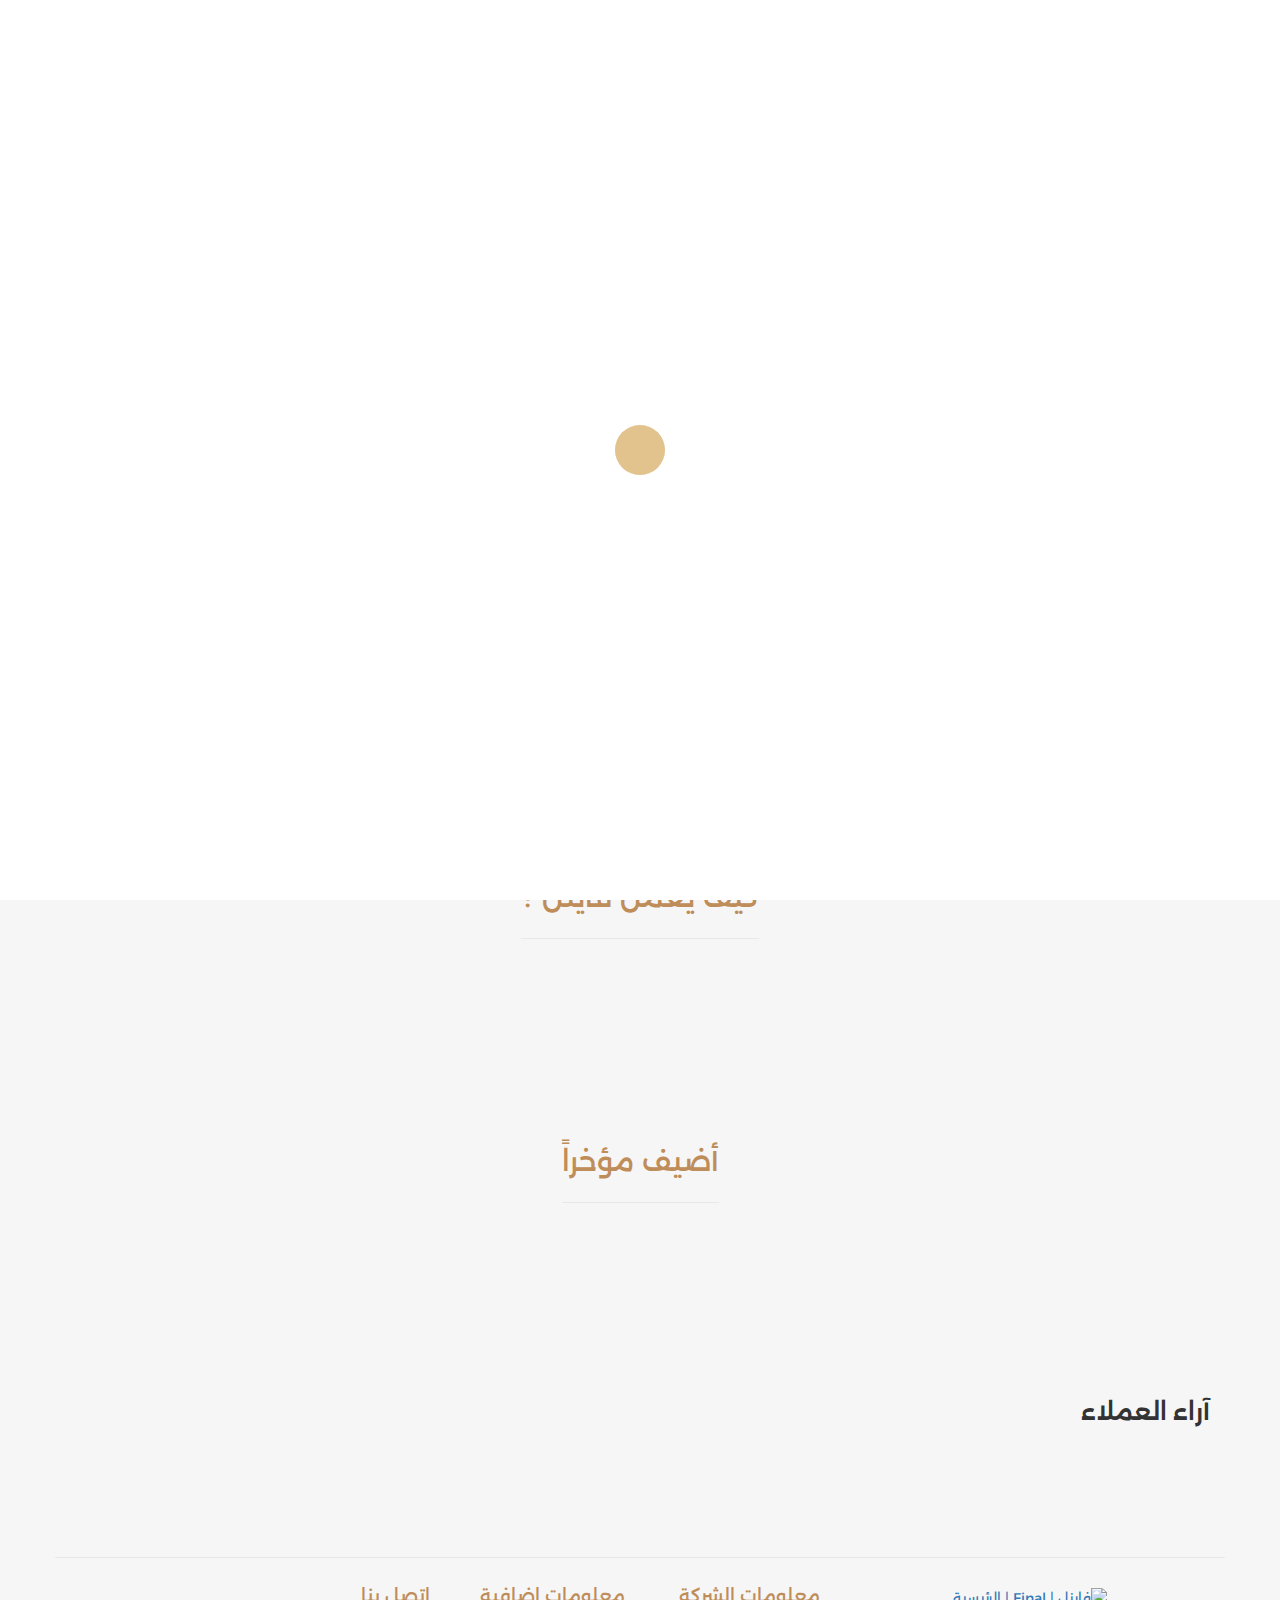
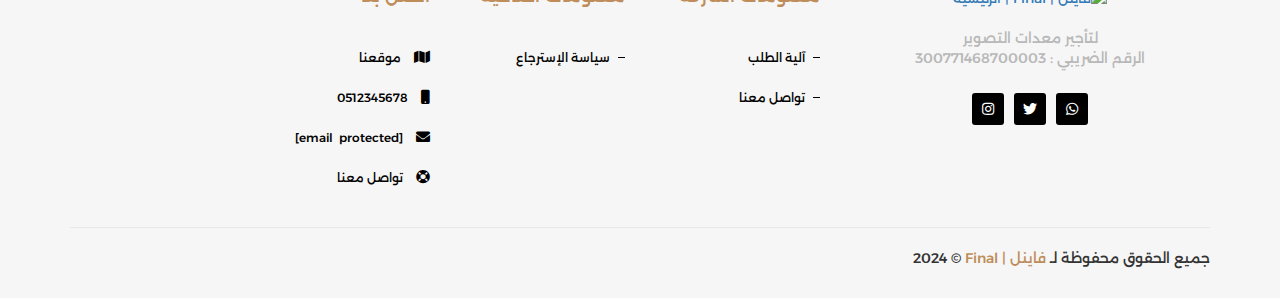
==== index.html @ b97a09ad "Initial commit: Adding files via upload" ====
<!DOCTYPE html>
<html lang="ar">
    <head>
        <meta charset="UTF-8">
        <meta name="viewport" content="width=device-width, initial-scale=1, minimum-scale=1, maximum-scale=5">
        <meta http-equiv="X-UA-Compatible" content="ie=edge">
        <meta name="description" content="Final Project to rent ">
        <meta name="csrf-token" content="5TWXajsDS7OD2nZB1qKDMgLlNN5rg42ogGchs5Rp">
        <title>فاينل | Final | الرئيسية </title>
        <!-- Shortcut Icon -->
        <link rel="shortcut icon" href="https://www.final.sa/admin/images/fav-icon.svg"/>
        <link rel="stylesheet" type="text/css" href="./css/fontawesome-all.min.css">
        <!-- <link rel="stylesheet" href="./css/all.min.css"> -->
        <!-- <link rel="stylesheet" type="text/css" href="https://www.final.sa/website/css/bootstrap.min.css"> -->
        <link rel="preload" href="./css/bootstrap.min.css" as="style" onload="this.onload=null;this.rel='stylesheet'">
        <noscript>
            <link rel="stylesheet" href="./css/bootstrap.min.css">
        </noscript>
        <link rel="stylesheet" type="text/css" href="./css/bootstrap-a.min.css">
        <link rel="stylesheet" href="./css/flaticon.css">
        <!-- <link rel="stylesheet" href="https://www.final.sa/website/css/hover-min.css"> -->
        <link rel="preload" href="./css/hover-min.css" as="style" onload="this.onload=null;this.rel='stylesheet'">
        <noscript>
            <link rel="stylesheet" href="./css/hover-min.css">
        </noscript>
        <link rel="stylesheet" href="./css/bootstrap-datetimepicker.min.css">
        <link rel="stylesheet" type="text/css" href="./css/intlTelInput.css">
        <link rel="stylesheet" type="text/css" href="./css/swiper.css">
        <link rel="stylesheet" type="text/css" href="./css/animate.css">
        <link rel="stylesheet" type="text/css" href="./css/magnific-popup.css">
        <link rel="stylesheet" type="text/css" href="./css/normalize.css">
        <link rel="stylesheet" type="text/css" href="./css/owl.carousel.min.css">
        <link rel="stylesheet" type="text/css" href="./css/owl.theme.default.min.css">
        <link rel="preload" href="./css/style.css" as="style" onload="this.onload=null;this.rel='stylesheet'">
        <noscript>
            <link rel="stylesheet" href="./css/style.css">
        </noscript>
        <!-- <link rel="stylesheet" type="text/css" href="https://www.final.sa/website/css/style.css"> -->
        <link rel="stylesheet" type="text/css" href="./css/responsive.css">
        <link rel="stylesheet" type="text/css" href="./css/toastr.css">
        <!-- Sweet Alert-->
        <link href="./css/sweetalert2.min.css" rel="stylesheet" type="text/css"/>
        <style>
            .button {
                display: inline-block;
                border: 0;
                outline: 0;
                padding: 12px 16px;
                line-height: 1.4;
                background-color: #BE8D5A;
                border-radius: 5px;
                border: 1px solid #BE8D5A;
                color: white !important;
                font-size: 1.2em;
                cursor: pointer;
                position: relative;
                transition: padding-right .3s ease-out;
            }

            .button.loading {
                background-color: #BE8D5A;
                padding-right: 40px;
            }

            .button.loading:before {
                content: "";
                position: absolute;
                border-radius: 100%;
                left: 6px;
                top: 50%;
                width: 0px;
                height: 0px;
                margin-top: -2px;
                border: 2px solid rgba(255,255,255,0.5);
                border-left-color: #FFF;
                border-top-color: #FFF;
                animation: spin .6s infinite linear, grow .3s forwards ease-out;
            }

            @keyframes spin {
                to {
                    transform: rotate(359deg);
                }
            }

            @keyframes grow {
                to {
                    width: 14px;
                    height: 14px;
                    margin-top: -8px;
                    left: 30px;
                }
            }
        </style>
        <link rel="stylesheet" href="https://www.final.sa/website/assets/css/owl.carousel.css">
        <link rel="stylesheet" href="https://www.final.sa/website/assets/css/owl.theme.default.css">
    </head>
    <body>
        <div id="loader-mask">
            <div id="loader">
                <div></div>
                <div></div>
            </div>
        </div>
        <a data-toggle="modal" id="user-button" data-target="#login" class="CartCircle">
            <i class="flaticon-cart"></i>
        </a>
        <a id="buttontop"></a>
        <div class="big-loader" id="loader-1" style="display: none">
            <div class="loader"></div>
        </div>
        <header>
            <div class="container">
                <nav class="navbar navbar-default">
                    <div class="container-fluid">
                        <!-- Brand and toggle get grouped for better mobile display -->
                        <div class="navbar-header">
                            <button type="button" class="navbar-toggle  toggle-menu menu-left push-body" data-toggle="collapse" data-target="#bs-example-navbar-collapse-1">
                                <span class="sr-only">Toggle navigation</span>
                                <span class="icon-bar"></span>
                                <span class="icon-bar"></span>
                                <span class="icon-bar"></span>
                            </button>
                            <a class="navbar-brand" href="https://www.final.sa">
                                <img class="img-responsive" src="https://www.final.sa/uploads/settings/settings_16550742365849.svg" alt="    فاينل | Final | الرئيسية ">
                            </a>
                        </div>
                        <!-- Collect the nav links, forms, and other content for toggling -->
                        <div class="collapse navbar-collapse cbp-spmenu cbp-spmenu-vertical cbp-spmenu-left" id="bs-example-navbar-collapse-1">
                            <ul class="nav navbar-nav">
                                <li class="active">
                                    <a href="#">
                                        الرئيسية  <span class="sr-only">(current)</span>
                                    </a>
                                </li>
                                <li class="">
                                    <a href="./order-mechanism.html">آلية الطلب</a>
                                </li>
                                <!-- <li class="">
                                    <a href="https://www.final.sa/about">عن المتجر</a>
                                </li> -->
                                <li class="">
                                    <a href="./contacts.html">تواصل معنا</a>
                                </li>
                            </ul>
                            <ul class="nav navbar-nav navbar-right hidden-xs">
                                <li data-toggle="modal" id="user-button" data-target="#login">
                                    <a href="https://www.final.sa/cart">
                                        <i class="fa-solid fa-cart-shopping"></i>
                                    </a>
                                </li>
                                <li data-toggle="modal" id="user-button" data-target="#login">
                                    <a href="#" aria-label="login">
                                        <i class="fa-regular fa-user"></i>
                                    </a>
                                </li>
                                <li class="dropdown">
                                    <a href="#" class="dropdown-toggle" data-toggle="dropdown" role="button" aria-haspopup="true" aria-expanded="false" aria-label="select-lang">
                                        <i class="flaticon-global"></i>
                                        <span class="caret"></span>
                                    </a>
                                    <ul class="dropdown-menu">
                                        <li>
                                            <a href="#">English
                                        </a>
                                        </li>
                                    </ul>
                                </li>
                            </ul>
                            <ul class="nav navbar-nav navbar-right hidden-sm hidden-md hidden-lg">
                                <li data-toggle="modal" id="user-button" data-target="#login">
                                    <a>سلة الشراء </a>
                                </li>
                                <li data-toggle="modal" id="user-button" data-target="#login">
                                    <a href="#">تسجيل الدخول</a>
                                </li>
                                <li>
                                    <a href="#">English
                                </a>
                                </li>
                            </ul>
                        </div>
                        <!-- /.navbar-collapse -->
                    </div>
                    <!-- /.container-fluid -->
                </nav>
                <div class="slider_products">
                    <div class="swiper-container">
                        <div class="swiper-wrapper">
                            <div class="swiper-slide">
                                <div class="row">
                                    <div class="col-md-7">
                                        <div class="details_slider">
                                            <h1>هل عندك معدات تصوير ؟</h1>
                                            <h2>زيد من دخلك عن طريق عرض معداتك للإيجار مع فاينل</h2>
                                            <a href="#" class="btn btn-danger">أضف معداتك</a>
                                        </div>
                                    </div>
                                    <div class="col-md-4 col-sm-12">
                                        <div class="img_slider">
                                            <img src="https://www.final.sa/uploads/sliders/sliders_16944409842475.svg" height="210px" width="360px" alt="هل عندك معدات تصوير ؟">
                                        </div>
                                    </div>
                                </div>
                            </div>
                        </div>
                    </div>
                </div>
            </div>
        </header>
        <!-- End header -->
        <!-- Login Modal -->
        <!-- <div class="modal fade" id="change_phone_model" tabindex="-1" role="dialog" aria-labelledby="loginTitle" aria-hidden="true">
            <div class="modal-dialog modal-dialog2 modal-dialog-centered" role="document">
                <div class="modal-content done_pop">
                    <div class="modal-header">
                        <button type="button" class="close" data-dismiss="modal" aria-label="Close">
                            <span aria-hidden="true">&times;</span>
                        </button>
                    </div>
                    <div class="modal-body">
                        <div class="log_reg_pop">
                            <h1>تغيير رقم الجوال</h1>
                            <p>برجاء إدخال رقم الجوال, ليتم إرسال رمز التفعيل في رسالة نصية</p>
                            <div class="form_tenant log_reg_pop_input">
                                <div style="margin-bottom: 10px;">
                                    <label>
                                        رقم الجوال<span>* </span>
                                    </label>
                                    <div class="input-group">
                                        <input type="number" class="form-control" value="" name="phone" id="phone-profile" style="text-align:left;direction: ltr;" placeholder="5xxxxxxxx"/>
                                        <span class="input-group-addon" style="border: none;">
                                            <select id="country-code-profile" name="country_code_profile" class="SelectCountryCode2">
                                                <option value="+966" data-verify="whatsapp" class="test" data-thumbnail="https://www.final.sa/uploads/countries/countries_16076001862138.png">966+</option>
                                                <option value="+961" data-verify="whatsapp" class="test" data-thumbnail="https://www.final.sa/uploads/countries/countries_16943517268603.png">961+</option>
                                                <option value="+971" data-verify="whatsapp" class="test" data-thumbnail="https://www.final.sa/uploads/countries/countries_16953940443758.png">971+</option>
                                                <option value="+44" data-verify="both" class="test" data-thumbnail="https://www.final.sa/uploads/countries/countries_16975687698470.png">44+</option>
                                                <option value="+973" data-verify="whatsapp" class="test" data-thumbnail="https://www.final.sa/uploads/countries/countries_16976378691639.png">973+</option>
                                                <option value="+20" data-verify="whatsapp" class="test" data-thumbnail="https://www.final.sa/uploads/countries/countries_16979854979012.png">20+</option>
                                                <option value="+962" data-verify="whatsapp" class="test" data-thumbnail="https://www.final.sa/uploads/countries/countries_17016115312560.png">962+</option>
                                                <option value="+965" data-verify="whatsapp" class="test" data-thumbnail="https://www.final.sa/uploads/countries/countries_17058477191968.png">965+</option>
                                            </select>
                                            <div class="lang-select1">
                                                <button class="btn-select1" value=""></button>
                                                <div class="b1">
                                                    <ul id="change-phone"></ul>
                                                </div>
                                            </div>
                                        </span>
                                    </div>
                                    <!-- /input-group -->
                                <!-- </div>
                                <div id="error-register-phone-profile"></div>
                                <div style="margin-bottom: 10px;" id="verify_via_profile">
                                    <div class="form-group">
                                        <label>
                                            التحقق عبر  <span>* </span>
                                        </label>
                                        <input class="custom-radio" type="radio" name="verify_via_profile" value="whatsapp" checked/>
                                        <label class="label-custom" for="whatsapp">
                                            <i class=""></i>
                                            واتس اب
                                        </label>
                                        <input class="custom-radio" type="radio" name="verify_via_profile" value="sms"/>
                                        <label class="label-custom" for="sms">
                                            <i class=""></i>
                                            الرسائل النصية (غير متاح) 
                                        </label>
                                    </div>
                                </div>
                                <div class="form-group" id="verification-code-profile"></div>
                                <div id="error-register-code-profile"></div>
                                <button type="button" id="profile-btn" class="btn btn-primary button" onclick="checkProfilePhone()" style="color: #ffffff">تأكيد</button>
                                <div id="error-send-code-profile" style="margin-top:12px;"></div>
                            </div>
                        </div>
                    </div>
                </div>
            </div>
        </div> -->
        <!-- <div class="modal fade" id="login" tabindex="-1" role="dialog" aria-labelledby="loginTitle" aria-hidden="true">
            <div class="modal-dialog modal-dialog2 modal-dialog-centered" role="document">
                <div class="modal-content done_pop">
                    <div class="modal-header">
                        <button type="button" class="close" data-dismiss="modal" aria-label="Close">
                            <span aria-hidden="true">&times;</span>
                        </button>
                    </div>
                    <div class="modal-body">
                        <div class="log_reg_pop">
                            <h1>تسجيل الدخول</h1>
                            <p>برجاء إدخال رقم الجوال, ليتم إرسال رمز التفعيل في رسالة نصية</p>
                            <div class="form_tenant log_reg_pop_input">
                                <div style="margin-bottom: 10px;">
                                    <label>
                                        رقم الجوال<span>* </span>
                                    </label>
                                    <div class="input-group">
                                        <input type="number" class="form-control" value="" name="phone" id="phone-register" style="text-align:left;direction: ltr;" placeholder="5xxxxxxxx"/>
                                        <span class="input-group-addon" style="border: none;">
                                            <select id="country-code-register" name="country_code" class="SelectCountryCodeLogin">
                                                <option id="country-code-register-1" data-verify="whatsapp" value="+966" class="test" data-thumbnail="https://www.final.sa/uploads/countries/countries_16076001862138.png">966+</option>
                                                <option id="country-code-register-3" data-verify="whatsapp" value="+961" class="test" data-thumbnail="https://www.final.sa/uploads/countries/countries_16943517268603.png">961+</option>
                                                <option id="country-code-register-4" data-verify="whatsapp" value="+971" class="test" data-thumbnail="https://www.final.sa/uploads/countries/countries_16953940443758.png">971+</option>
                                                <option id="country-code-register-5" data-verify="both" value="+44" class="test" data-thumbnail="https://www.final.sa/uploads/countries/countries_16975687698470.png">44+</option>
                                                <option id="country-code-register-6" data-verify="whatsapp" value="+973" class="test" data-thumbnail="https://www.final.sa/uploads/countries/countries_16976378691639.png">973+</option>
                                                <option id="country-code-register-7" data-verify="whatsapp" value="+20" class="test" data-thumbnail="https://www.final.sa/uploads/countries/countries_16979854979012.png">20+</option>
                                                <option id="country-code-register-8" data-verify="whatsapp" value="+962" class="test" data-thumbnail="https://www.final.sa/uploads/countries/countries_17016115312560.png">962+</option>
                                                <option id="country-code-register-9" data-verify="whatsapp" value="+965" class="test" data-thumbnail="https://www.final.sa/uploads/countries/countries_17058477191968.png">965+</option>
                                            </select>
                                            <div class="lang-select">
                                                <button class="btn-select" value=""></button>
                                                <div class="b">
                                                    <ul id="add-login"></ul>
                                                </div>
                                            </div>
                                        </span>
                                    </div> -->
                                    <!-- /input-group -->
                                <!-- </div>
                                <div id="error-register-phone"></div>
                                <div style="margin-bottom: 10px;">
                                    <label>
                                        المدينة<span>* </span>
                                    </label>
                                    <select id="register_city_id" name="register_city_id" class="form-control">
                                        <option value="">اختر المدينة</option>
                                        <option value="6">فرع جدة</option>
                                        <option value="65">فرع الرياض</option>
                                        <option value="67">مكة المكرمة</option>
                                        <option value="71">المنطقة الشرقية</option>
                                    </select> -->
                                    <!-- /input-group -->
                                <!-- </div>
                                <div id="error-register_city_id"></div>
                                <div style="margin-bottom: 10px;" id="verify_via">
                                    <div class="form-group">
                                        <label>
                                            التحقق عبر  <span>* </span>
                                        </label>
                                        <input class="custom-radio" type="radio" name="verify_via" value="whatsapp" checked/>
                                        <label class="label-custom" for="whatsapp">
                                            <i class=""></i>
                                            واتس اب
                                        </label>
                                        <input class="custom-radio" type="radio" name="verify_via" value="sms" disabled/>
                                        <label class="label-custom" for="sms">
                                            <i class=""></i>
                                            الرسائل النصية (غير متاح) 
                                        </label>
                                    </div>
                                </div>
                                <div class="form-group" id="verification-code"></div>
                                <button type="button" id="register-btn" class="btn btn-primary button " onclick="registerUser()" style="color: #ffffff">تأكيد</button>
                                <div id="error-send-code" style="margin-top:12px;"></div>
                                <a class="agin_cod" id="send-code-again" style="display: none">
                                    اعادة ارسال رمز التحقق  <span id="send-code-count">بعد  60 ثانية  </span>
                                </a>
                            </div>
                        </div>
                    </div>
                </div>
            </div>
        </div>  -->
        <!-- <div class="modal fade" id="register" tabindex="-1" role="dialog" aria-labelledby="registerTitle" aria-hidden="true">
            <div class="modal-dialog modal-dialog2 modal-dialog-centered" role="document">
                <div class="modal-content done_pop">
                    <div class="modal-header">
                        <button type="button" class="close" data-dismiss="modal" aria-label="Close">
                            <span aria-hidden="true">&times;</span>
                        </button>
                    </div>
                    <div class="modal-body">
                        <div class="log_reg_pop">
                            <h1>تسجيل الدخول</h1>
                            <p>برجاء إدخال المعلومات المطلوبة ليتم استكمال مرحلة التسجيل</p>
                            <div class="form_tenant log_reg_pop_input">
                                <div class="form-group">
                                    <label>
                                        الاسم الثلاثي<span>* </span>
                                    </label>
                                    <input type="text" id="name-register" placeholder="الاسم الثلاثي"/>
                                    <div id="error-validation-name"></div>
                                </div>
                                <div class="form-group">
                                    <label>البريد الإلكتروني</label>
                                    <input type="email" id="email-register" placeholder="البريد الإلكتروني"/>
                                    <div id="error-validation-email"></div>
                                </div>
                                <div class="form-group">
                                    <label>حساب الانستجرام</label>
                                    <input type="email" id="instagram-register" placeholder="حساب الانستجرام"/>
                                    <div id="error-validation-instagram"></div>
                                </div>
                                <h3>
                                    بالتسجيل فانا اوافق على <a href="https://www.final.sa/terms">الشروط والأحكام</a>
                                </h3>
                                <button onclick="login()" type="button" class="btn btn-primary">تأكيد</button>
                            </div>
                        </div>
                    </div>
                </div>
            </div>
        </div> -->
        <div class="modal fade" id="favorite-cart" tabindex="-1" role="dialog" aria-labelledby="exampleModalCenterTitle" aria-hidden="true">
            <div class="modal-dialog modal-dialog2 modal-dialog-centered" role="document">
                <div class="modal-content done_pop">
                    <div class="modal-header">
                        <button type="button" class="close" data-dismiss="modal" aria-label="Close">
                            <span aria-hidden="true">&times;</span>
                        </button>
                    </div>
                    <div class="modal-body">
                        <div class="succ_done">
                            <img src="https://www.final.sa/website/images/done.webp" alt=""/>
                            <h1>المفضلة</h1>
                            <p>تم الاضافة بنجاح</p>
                        </div>
                    </div>
                </div>
            </div>
        </div>
        <div class="modal fade" id="favorite-remove" tabindex="-1" role="dialog" aria-labelledby="exampleModalCenterTitle" aria-hidden="true">
            <div class="modal-dialog modal-dialog2 modal-dialog-centered" role="document">
                <div class="modal-content done_pop">
                    <div class="modal-header">
                        <button type="button" class="close" data-dismiss="modal" aria-label="Close">
                            <span aria-hidden="true">&times;</span>
                        </button>
                    </div>
                    <div class="modal-body">
                        <div class="succ_done">
                            <img src="https://www.final.sa/website/images/done.webp" alt=""/>
                            <h1>المفضلة</h1>
                            <p>تم ازالة من المفضلة بنجاح</p>
                        </div>
                    </div>
                </div>
            </div>
        </div>
        <div class="modal" id="rental-city" tabindex="-1" role="dialog" aria-hidden="true">
            <div class="modal-dialog modal-dialog2 modal-dialog-centered" role="document">
                <div class="modal-content done_pop">
                    <div class="modal-header">
                        <button type="button" class="close" data-dismiss="modal" aria-label="Close">
                            <span aria-hidden="true">&times;</span>
                        </button>
                    </div>
                    <div class="modal-body">
                        <div class="log_reg_pop">
                            <h1>اضافة المدينة</h1>
                            <p>برجاء إدخال المعلومات المطلوبة ليتم استكمال مرحلة التسجيل</p>
                            <div class="form_tenant log_reg_pop_input">
                                <div class="form-group">
                                    <label>
                                        المدينة <span>* </span>
                                    </label>
                                    <select id="rental-city-value" name="city_id"></select>
                                    <div id="error-validation-city"></div>
                                </div>
                                <button onclick="add_rental_city()" type="button" class="btn btn-primary">تأكيد</button>
                            </div>
                        </div>
                    </div>
                </div>
            </div>
        </div>
        <div class="What_today">
            <div class="container text-center">
                <div class="title">
                    <h1>اختار الي يناسبك</h1>
                </div>
                <div class="row">
                    <div class="buynewgods">
                        <div class="section_pro">
                            <div class="row">
                                <div class="owl-carousel CateMove">
                                    <a href="#">
                                        <div class="one_sec_pro">
                                            <img src="https://www.final.sa/uploads/settings/settings_16999732234871.webp" alt="">
                                            <h2>الكل</h2>
                                        </div>
                                    </a>
                                    <a href="#">
                                        <div class="one_sec_pro ">
                                            <img src="https://www.final.sa/uploads/categories/categories_16994286339527.webp" alt="">
                                            <h2>كاميرات</h2>
                                        </div>
                                    </a>
                                    <a href="#">
                                        <div class="one_sec_pro ">
                                            <img src="https://www.final.sa/uploads/categories/categories_17062762919865.png" alt="">
                                            <h2>كاميرات الدرونز</h2>
                                        </div>
                                    </a>
                                    <a href="#">
                                        <div class="one_sec_pro ">
                                            <img src="https://www.final.sa/uploads/categories/categories_16994289448139.webp" alt="">
                                            <h2>إستاندات الكاميرات</h2>
                                        </div>
                                    </a>
                                    <a href="#">
                                        <div class="one_sec_pro ">
                                            <img src="https://www.final.sa/uploads/categories/categories_16994287827305.webp" alt="">
                                            <h2>إكسسوارات الكاميرات</h2>
                                        </div>
                                    </a>
                                    <a href="#">
                                        <div class="one_sec_pro ">
                                            <img src="https://www.final.sa/uploads/categories/categories_16994286170625.webp" alt="">
                                            <h2>عدسات</h2>
                                        </div>
                                    </a>
                                    <a href="#">
                                        <div class="one_sec_pro ">
                                            <img src="https://www.final.sa/uploads/categories/categories_16994289311903.webp" alt="">
                                            <h2>أجهزة مانع الإهتزاز</h2>
                                        </div>
                                    </a>
                                    <a href="#">
                                        <div class="one_sec_pro ">
                                            <img src="https://www.final.sa/uploads/categories/categories_16994288045840.webp" alt="">
                                            <h2>الخلفيات وإستانداتها</h2>
                                        </div>
                                    </a>
                                    <a href="#">
                                        <div class="one_sec_pro ">
                                            <img src="https://www.final.sa/uploads/categories/categories_16994286044529.webp" alt="">
                                            <h2>فلاشات إستديو</h2>
                                        </div>
                                    </a>
                                    <a href="#">
                                        <div class="one_sec_pro ">
                                            <img src="https://www.final.sa/uploads/categories/categories_16994285890958.webp" alt="">
                                            <h2>الإضاءات المستمرة</h2>
                                        </div>
                                    </a>
                                    <a href="#">
                                        <div class="one_sec_pro ">
                                            <img src="https://www.final.sa/uploads/categories/categories_16994285593987.webp" alt="">
                                            <h2>اكسسوارات الإضاءات</h2>
                                        </div>
                                    </a>
                                    <a href="#">
                                        <div class="one_sec_pro ">
                                            <img src="https://www.final.sa/uploads/categories/categories_16994287523712.webp" alt="">
                                            <h2>البطااريات وملحقاتها</h2>
                                        </div>
                                    </a>
                                    <a href="#">
                                        <div class="one_sec_pro ">
                                            <img src="https://www.final.sa/uploads/categories/categories_16994285781462.webp" alt="">
                                            <h2>معدات الصوت</h2>
                                        </div>
                                    </a>
                                    <a href="#">
                                        <div class="one_sec_pro ">
                                            <img src="https://www.final.sa/uploads/categories/categories_16994285254721.webp" alt="">
                                            <h2>أجهزة المناسبات</h2>
                                        </div>
                                    </a>
                                    <a href="#">
                                        <div class="one_sec_pro ">
                                            <img src="https://www.final.sa/uploads/categories/categories_16994285060184.webp" alt="">
                                            <h2>أنظمة الفيديو</h2>
                                        </div>
                                    </a>
                                    <a href="#">
                                        <div class="one_sec_pro ">
                                            <img src="https://www.final.sa/uploads/categories/categories_16994288401329.webp" alt="">
                                            <h2>كاميرات الأكشن و 360</h2>
                                        </div>
                                    </a>
                                </div>
                            </div>
                        </div>
                        <div class="clearfix"></div>
                    </div>
                </div>
            </div>
        </div>
        <!-- END What_today -->
        <div class="clearfix"></div>
        <div class="how-final-work">
            <div class="container">
                <div class="title_last text-center">
                    <h1 style="margin-bottom: 20px">كيف يعمل فاينل ؟</h1>
                </div>
                <div class="cards-row">
                    <div class="owl-carousel owl-theme">
                        <div class="item">
                            <div class="card">
                                <img src="https://www.final.sa/uploads/final_work/final_work_16957377638639.svg" alt="البحث عن معدات">
                                <h1>البحث عن معدات</h1>
                            </div>
                        </div>
                        <div class="item">
                            <div class="card">
                                <img src="https://www.final.sa/uploads/final_work/final_work_16957175550623.svg" alt="اختر التاريخ واحجز">
                                <h1>اختر التاريخ واحجز</h1>
                            </div>
                        </div>
                        <div class="item">
                            <div class="card">
                                <img src="https://www.final.sa/uploads/final_work/final_work_16957377735274.svg" alt="الحصول على المعدات">
                                <h1>الحصول على المعدات</h1>
                            </div>
                        </div>
                    </div>
                </div>
            </div>
        </div>
        <div class="last_add_pro">
            <div class="container">
                <div class="row">
                    <div class="title_last">
                        <h1>أضيف مؤخراً</h1>
                    </div>
                    <div class="owl-carousel owl-theme recently-added-carousel">
                        <div class="item">
                            <div class="product_item product_item2">
                                <div class="img_prod">
                                    <img src="https://www.final.sa/uploads/products/products_169979899628507.webp" alt="جهاز نقل صورة وايرلس لجميع الكاميرات من شركة هولي لاند 400 برو">
                                </div>
                                <div class="dis_blo">
                                    <a class="text_prod" href="#">
                                        <h2>أنظمة الفيديو </h2>
                                    </a>
                                    <span class="prod-span">
                                        <a class="text_prod" href="#">
                                            <h1>جهاز نقل صورة وايرلس لجميع الكاميرات من شركة هولي...</h1>
                                        </a>
                                    </span>
                                    <h2>
                                        <a class="store-name" href="#">
                                            <i class="fa fa-store store-icon"></i>
                                            FA
                                        </a>
                                    </h2>
                                    <h3>248 ر.س </h3>
                                    <div class="cart_heart_list">
                                        <a href="#" class="icon_cart">
                                            <i class="flaticon-cart"></i>
                                            أضف إلى السلة
                                        </a>
                                        <a href="javascript:heart_click(800)" class="icon_heart add_heart800" aria-label="add-to-favourite">
                                            <i class="far fa-heart"></i>
                                        </a>
                                    </div>
                                </div>
                                <div class="hover_hid">
                                    <a href="javascript:add_to_cart_details(800)" class="icon_cart">أضف إلى السلة</a>
                                    <a href="javascript:heart_click(800)" class="icon_heart add_heart800" aria-label="add-to-favourite">
                                        <i class="far fa-heart"></i>
                                    </a>
                                </div>
                            </div>
                        </div>
                        <div class="item">
                            <div class="product_item product_item2">
                                <div class="img_prod">
                                    <img src="https://www.final.sa/uploads/products/products_169979835858327.webp" alt="مونيتور أتوموس 5 انش 4K">
                                </div>
                                <div class="dis_blo">
                                    <a class="text_prod" href="#">
                                        <h2>أنظمة الفيديو </h2>
                                    </a>
                                    <span class="prod-span">
                                        <a class="text_prod" href="#">
                                            <h1>مونيتور أتوموس 5 انش 4K</h1>
                                        </a>
                                    </span>
                                    <h2>
                                        <a class="store-name" href="#">
                                            <i class="fa fa-store store-icon"></i>
                                            FA
                                        </a>
                                    </h2>
                                    <h3>92 ر.س </h3>
                                    <div class="cart_heart_list">
                                        <a href="#" class="icon_cart">
                                            <i class="flaticon-cart"></i>
                                            أضف إلى السلة
                                        </a>
                                        <a href="javascript:heart_click(482)" class="icon_heart add_heart482" aria-label="add-to-favourite">
                                            <i class="far fa-heart"></i>
                                        </a>
                                    </div>
                                </div>
                                <div class="hover_hid">
                                    <a href="javascript:add_to_cart_details(482)" class="icon_cart">أضف إلى السلة</a>
                                    <a href="javascript:heart_click(482)" class="icon_heart add_heart482" aria-label="add-to-favourite">
                                        <i class="far fa-heart"></i>
                                    </a>
                                </div>
                            </div>
                        </div>
                        <div class="item">
                            <div class="product_item product_item2">
                                <div class="img_prod">
                                    <img src="https://www.final.sa/uploads/products/products_169979822062409.webp" alt="RED GEMINI 5K S35">
                                </div>
                                <div class="dis_blo">
                                    <a class="text_prod" href="#">
                                        <h2>كاميرات </h2>
                                    </a>
                                    <span class="prod-span">
                                        <a class="text_prod" href="#">
                                            <h1>RED GEMINI 5K S35</h1>
                                        </a>
                                    </span>
                                    <h2>
                                        <a class="store-name" href="#">
                                            <i class="fa fa-store store-icon"></i>
                                            Useffilms Studio
                                        </a>
                                    </h2>
                                    <h3>1500 ر.س </h3>
                                    <div class="cart_heart_list">
                                        <a href="#" class="icon_cart">
                                            <i class="flaticon-cart"></i>
                                            أضف إلى السلة
                                        </a>
                                        <a href="javascript:heart_click(1158)" class="icon_heart add_heart1158" aria-label="add-to-favourite">
                                            <i class="far fa-heart"></i>
                                        </a>
                                    </div>
                                </div>
                                <div class="hover_hid">
                                    <a href="javascript:add_to_cart_details(1158)" class="icon_cart">أضف إلى السلة</a>
                                    <a href="javascript:heart_click(1158)" class="icon_heart add_heart1158" aria-label="add-to-favourite">
                                        <i class="far fa-heart"></i>
                                    </a>
                                </div>
                            </div>
                        </div>
                        <div class="item">
                            <div class="product_item product_item2">
                                <div class="img_prod">
                                    <img src="https://www.final.sa/uploads/products/products_169979850314720.webp" alt="كاميرا كانون C300 مارك 2">
                                </div>
                                <div class="dis_blo">
                                    <a class="text_prod" href="#">
                                        <h2>كاميرات </h2>
                                    </a>
                                    <span class="prod-span">
                                        <a class="text_prod" href="#">
                                            <h1>كاميرا كانون C300 مارك 2</h1>
                                        </a>
                                    </span>
                                    <h2>
                                        <a class="store-name" href="#">
                                            <i class="fa fa-store store-icon"></i>
                                            LOOP Media
                                        </a>
                                    </h2>
                                    <h3>
                                        <span>750  ر.س</span>
                                        562 ر.س 
                                    </h3>
                                    <div class="cart_heart_list">
                                        <a href="#" class="icon_cart">
                                            <i class="flaticon-cart"></i>
                                            أضف إلى السلة
                                        </a>
                                        <a href="javascript:heart_click(1034)" class="icon_heart add_heart1034" aria-label="add-to-favourite">
                                            <i class="far fa-heart"></i>
                                        </a>
                                    </div>
                                </div>
                                <div class="hover_hid">
                                    <a href="javascript:add_to_cart_details(1034)" class="icon_cart">أضف إلى السلة</a>
                                    <a href="javascript:heart_click(1034)" class="icon_heart add_heart1034" aria-label="add-to-favourite">
                                        <i class="far fa-heart"></i>
                                    </a>
                                </div>
                            </div>
                        </div>
                    </div>
                </div>
            </div>
        </div>
        <div class="clearfix"></div>
        <!-- <div class="special_add_pro">
            <div class="container">
                <div class="title_last">
                    <h1>المنتجات الأكثر طلباً</h1>
                </div>
                <div class="owl-carousel owl-theme most-popular-carousel">
                    <div class="item">
                        <div class="row">
                            <div class="col-sm-12 col-md-12 col-lg-12 single-item-div">
                                <div class="resp-div">
                                    <div class="img_one_spec_pro col-xs-4 pad_0 img_prod">
                                        <img src="https://www.final.sa/uploads/products/products_169980167279185.webp" alt="Datavideo TP-300B Prompter Kit for iPad/Android">
                                    </div>
                                    <div class="detail_sone_spec_pro col-xs-8 " style="margin-right:0 !important;">
                                        <h2>أنظمة الفيديو </h2>
                                        <span class="prod-span-2">
                                            <a href="https://www.final.sa/product-details/805">Datavideo TP-300B Prompter Kit for iPad/Android</a>
                                        </span>
                                        <h2>
                                            <a class="store-name" href="https://www.final.sa/departments/1?seller_type=admin&amp;seller_id=1">
                                                <i class="fa fa-store store-icon"></i>
                                                FA
                                            </a>
                                        </h2>
                                        <h3 class="colr">135 ر.س </h3>
                                    </div>
                                </div>
                            </div>
                            <div class="col-sm-12 col-md-12 col-lg-12 single-item-div">
                                <div class="resp-div">
                                    <div class="img_one_spec_pro col-xs-4 pad_0 img_prod">
                                        <img src="https://www.final.sa/uploads/products/products_170065351724893.jpeg" alt="عدسة سوني جي ماستر 70 - 200 فتحة العدسة 2.8 مارك 2">
                                    </div>
                                    <div class="detail_sone_spec_pro col-xs-8 " style="margin-right:0 !important;">
                                        <h2>عدسات </h2>
                                        <span class="prod-span-2">
                                            <a href="https://www.final.sa/product-details/803">عدسة سوني جي ماستر 70 - 200 فتحة العدسة 2.8 مارك 2</a>
                                        </span>
                                        <h2>
                                            <a class="store-name" href="https://www.final.sa/departments/1?seller_type=admin&amp;seller_id=1">
                                                <i class="fa fa-store store-icon"></i>
                                                FA
                                            </a>
                                        </h2>
                                        <h3 class="colr">146 ر.س </h3>
                                    </div>
                                </div>
                            </div>
                        </div>
                    </div>
                    <div class="item">
                        <div class="row">
                            <div class="col-sm-12 col-md-12 col-lg-12 single-item-div">
                                <div class="resp-div">
                                    <div class="img_one_spec_pro col-xs-4 pad_0 img_prod">
                                        <img src="https://www.final.sa/uploads/products/products_169980206114683.webp" alt="كاميرا قوبرو هيرو 10 اكشن">
                                    </div>
                                    <div class="detail_sone_spec_pro col-xs-8 " style="margin-right:0 !important;">
                                        <h2>كاميرات الأكشن و 360 </h2>
                                        <span class="prod-span-2">
                                            <a href="https://www.final.sa/product-details/730">كاميرا قوبرو هيرو 10 اكشن</a>
                                        </span>
                                        <h2>
                                            <a class="store-name" href="https://www.final.sa/departments/1?seller_type=admin&amp;seller_id=1">
                                                <i class="fa fa-store store-icon"></i>
                                                FA
                                            </a>
                                        </h2>
                                        <h3 class="colr">109 ر.س </h3>
                                    </div>
                                </div>
                            </div>
                            <div class="col-sm-12 col-md-12 col-lg-12 single-item-div">
                                <div class="resp-div">
                                    <div class="img_one_spec_pro col-xs-4 pad_0 img_prod">
                                        <img src="https://www.final.sa/uploads/products/products_170335093093206.jpg" alt="عدسة كانون 50 فتحة العدسة 1.2">
                                    </div>
                                    <div class="detail_sone_spec_pro col-xs-8 " style="margin-right:0 !important;">
                                        <h2>عدسات </h2>
                                        <span class="prod-span-2">
                                            <a href="https://www.final.sa/product-details/595">عدسة كانون 50 فتحة العدسة 1.2</a>
                                        </span>
                                        <h2>
                                            <a class="store-name" href="https://www.final.sa/departments/1?seller_type=admin&amp;seller_id=1">
                                                <i class="fa fa-store store-icon"></i>
                                                FA
                                            </a>
                                        </h2>
                                        <h3 class="colr">140 ر.س </h3>
                                    </div>
                                </div>
                            </div>
                        </div>
                    </div>
                    <div class="item">
                        <div class="row">
                            <div class="col-sm-12 col-md-12 col-lg-12 single-item-div">
                                <div class="resp-div">
                                    <div class="img_one_spec_pro col-xs-4 pad_0 img_prod">
                                        <img src="https://www.final.sa/uploads/products/products_169980230892013.webp" alt="نك مايك وايرليس من شركة رود 2 مايك وجهاز 1 مستقبل مارك 2">
                                    </div>
                                    <div class="detail_sone_spec_pro col-xs-8 " style="margin-right:0 !important;">
                                        <h2>معدات الصوت </h2>
                                        <span class="prod-span-2">
                                            <a href="https://www.final.sa/product-details/538">نك مايك وايرليس من شركة رود 2 مايك وجهاز 1 مستقبل...</a>
                                        </span>
                                        <h2>
                                            <a class="store-name" href="https://www.final.sa/departments/1?seller_type=admin&amp;seller_id=1">
                                                <i class="fa fa-store store-icon"></i>
                                                FA
                                            </a>
                                        </h2>
                                        <h3 class="colr">92 ر.س </h3>
                                    </div>
                                </div>
                            </div>
                            <div class="col-sm-12 col-md-12 col-lg-12 single-item-div">
                                <div class="resp-div">
                                    <div class="img_one_spec_pro col-xs-4 pad_0 img_prod">
                                        <img src="https://www.final.sa/uploads/products/products_169980235454293.webp" alt="ترايبود  خاص بالكاميرات الكبيره  Manfrotto">
                                    </div>
                                    <div class="detail_sone_spec_pro col-xs-8 " style="margin-right:0 !important;">
                                        <h2>إستاندات الكاميرات </h2>
                                        <span class="prod-span-2">
                                            <a href="https://www.final.sa/product-details/424">ترايبود  خاص بالكاميرات الكبيره  Manfrotto</a>
                                        </span>
                                        <h2>
                                            <a class="store-name" href="https://www.final.sa/departments/1?seller_type=admin&amp;seller_id=1">
                                                <i class="fa fa-store store-icon"></i>
                                                FA
                                            </a>
                                        </h2>
                                        <h3 class="colr">138 ر.س </h3>
                                    </div>
                                </div>
                            </div>
                        </div>
                    </div>
                    <div class="item">
                        <div class="row">
                            <div class="col-sm-12 col-md-12 col-lg-12 single-item-div">
                                <div class="resp-div">
                                    <div class="img_one_spec_pro col-xs-4 pad_0 img_prod">
                                        <img src="https://www.final.sa/uploads/products/products_169986238715294.webp" alt="اجهزة التواصل للمصورين و المخرج">
                                    </div>
                                    <div class="detail_sone_spec_pro col-xs-8 " style="margin-right:0 !important;">
                                        <h2>أنظمة الفيديو </h2>
                                        <span class="prod-span-2">
                                            <a href="https://www.final.sa/product-details/1176">اجهزة التواصل للمصورين و المخرج</a>
                                        </span>
                                        <h2>
                                            <a class="store-name" href="https://www.final.sa/departments/1?seller_type=user&amp;seller_id=7458">
                                                <i class="fa fa-store store-icon"></i>
                                                عبدالله
                                            </a>
                                        </h2>
                                        <h3 class="colr">450 ر.س </h3>
                                    </div>
                                </div>
                            </div>
                            <div class="col-sm-12 col-md-12 col-lg-12 single-item-div">
                                <div class="resp-div">
                                    <div class="img_one_spec_pro col-xs-4 pad_0 img_prod">
                                        <img src="https://www.final.sa/uploads/products/products_169986210168724.webp" alt="مانع اهتزاز للجوال من شركة زيون Smooth 5S">
                                    </div>
                                    <div class="detail_sone_spec_pro col-xs-8 " style="margin-right:0 !important;">
                                        <h2>أجهزة مانع الإهتزاز </h2>
                                        <span class="prod-span-2">
                                            <a href="https://www.final.sa/product-details/1169">مانع اهتزاز للجوال من شركة زيون Smooth 5S</a>
                                        </span>
                                        <h2>
                                            <a class="store-name" href="https://www.final.sa/departments/1?seller_type=user&amp;seller_id=8">
                                                <i class="fa fa-store store-icon"></i>
                                                anoudhilabi
                                            </a>
                                        </h2>
                                        <h3 class="colr">80 ر.س </h3>
                                    </div>
                                </div>
                            </div>
                        </div>
                    </div>
                    <div class="item">
                        <div class="row">
                            <div class="col-sm-12 col-md-12 col-lg-12 single-item-div">
                                <div class="resp-div">
                                    <div class="img_one_spec_pro col-xs-4 pad_0 img_prod">
                                        <img src="https://www.final.sa/uploads/products/products_169986256084029.webp" alt="نان لايت فورزا 60 لونين أبيض وأصفر">
                                    </div>
                                    <div class="detail_sone_spec_pro col-xs-8 " style="margin-right:0 !important;">
                                        <h2>الإضاءات المستمرة </h2>
                                        <span class="prod-span-2">
                                            <a href="https://www.final.sa/product-details/1167">نان لايت فورزا 60 لونين أبيض وأصفر</a>
                                        </span>
                                        <h2>
                                            <a class="store-name" href="https://www.final.sa/departments/1?seller_type=user&amp;seller_id=8">
                                                <i class="fa fa-store store-icon"></i>
                                                anoudhilabi
                                            </a>
                                        </h2>
                                        <h3 class="colr">69 ر.س </h3>
                                    </div>
                                </div>
                            </div>
                            <div class="col-sm-12 col-md-12 col-lg-12 single-item-div">
                                <div class="resp-div">
                                    <div class="img_one_spec_pro col-xs-4 pad_0 img_prod">
                                        <img src="https://www.final.sa/uploads/products/products_169996473329637.jpg" alt="Godox SK400 II">
                                    </div>
                                    <div class="detail_sone_spec_pro col-xs-8 " style="margin-right:0 !important;">
                                        <h2>فلاشات إستديو </h2>
                                        <span class="prod-span-2">
                                            <a href="https://www.final.sa/product-details/1160">Godox SK400 II</a>
                                        </span>
                                        <h2>
                                            <a class="store-name" href="https://www.final.sa/departments/1?seller_type=user&amp;seller_id=4590">
                                                <i class="fa fa-store store-icon"></i>
                                                Suaad
                                            </a>
                                        </h2>
                                        <h3 class="colr">170 ر.س </h3>
                                    </div>
                                </div>
                            </div>
                        </div>
                    </div>
                    <div class="item">
                        <div class="row">
                            <div class="col-sm-12 col-md-12 col-lg-12 single-item-div">
                                <div class="resp-div">
                                    <div class="img_one_spec_pro col-xs-4 pad_0 img_prod">
                                        <img src="https://www.final.sa/uploads/products/products_169986269868521.webp" alt="اضاءة مستمرة جمبي 60واط مع سوفت بوكس">
                                    </div>
                                    <div class="detail_sone_spec_pro col-xs-8 " style="margin-right:0 !important;">
                                        <h2>فلاشات إستديو </h2>
                                        <span class="prod-span-2">
                                            <a href="https://www.final.sa/product-details/1054">اضاءة مستمرة جمبي 60واط مع سوفت بوكس</a>
                                        </span>
                                        <h2>
                                            <a class="store-name" href="https://www.final.sa/departments/1?seller_type=user&amp;seller_id=7050">
                                                <i class="fa fa-store store-icon"></i>
                                                Photographer
                                            </a>
                                        </h2>
                                        <h3 class="colr">60 ر.س </h3>
                                    </div>
                                </div>
                            </div>
                            <div class="col-sm-12 col-md-12 col-lg-12 single-item-div">
                                <div class="resp-div">
                                    <div class="img_one_spec_pro col-xs-4 pad_0 img_prod">
                                        <img src="https://www.final.sa/uploads/products/products_169986265663159.webp" alt="جهاز الصور 360 درجة">
                                    </div>
                                    <div class="detail_sone_spec_pro col-xs-8 " style="margin-right:0 !important;">
                                        <h2>أجهزة المناسبات </h2>
                                        <span class="prod-span-2">
                                            <a href="https://www.final.sa/product-details/1052">جهاز الصور 360 درجة</a>
                                        </span>
                                        <h2>
                                            <a class="store-name" href="https://www.final.sa/departments/1?seller_type=user&amp;seller_id=7096">
                                                <i class="fa fa-store store-icon"></i>
                                                Layan basodan
                                            </a>
                                        </h2>
                                        <h3 class="colr">850 ر.س </h3>
                                    </div>
                                </div>
                            </div>
                        </div>
                    </div>
                </div>
            </div>
        </div> -->
        <div class="clearfix"></div>
        <section class="testimonials">
            <div class="container">
                <div class="section-title">
                    <h3 class="my-3">آراء العملاء</h3>
                </div>
                <div class="reviews owl-carousel owl-theme">
                    <div class="item">
                        <div class="review-div">
                            <div class="d-flex">
                                <div>
                                    <img src="[data-uri]" alt="Lamya">
                                </div>
                                <div class="ps-3 w-100">
                                    <div class="reviewer d-flex align-items-center justify-content-between">
                                        <h4>Lamya</h4>
                                        <ul class="list-unstyled mb-0 d-flex">
                                            <li class="ms-1">
                                                <i class="fa fa-star gold-star"></i>
                                            </li>
                                            <li class="ms-1">
                                                <i class="fa fa-star gold-star"></i>
                                            </li>
                                            <li class="ms-1">
                                                <i class="fa fa-star gold-star"></i>
                                            </li>
                                            <li class="ms-1">
                                                <i class="fa fa-star gold-star"></i>
                                            </li>
                                            <li class="ms-1">
                                                <i class="fa fa-star gold-star"></i>
                                            </li>
                                        </ul>
                                    </div>
                                    <p>اول تعاون معكم والجايات اكثر 📸👌🏻 خدمه سريعه و الجميع متعاون و الأدوات جدا نظيفه وجديده ✨</p>
                                    <div class="absolute-div">
                                        <h5 class="mb-0">
                                            الاثنين 11 سبتمبر 2023  , <span>12:29 م  </span>
                                        </h5>
                                    </div>
                                </div>
                            </div>
                        </div>
                    </div>
                    <div class="item">
                        <div class="review-div">
                            <div class="d-flex">
                                <div>
                                    <img src="[data-uri]" alt="وائل محمد">
                                </div>
                                <div class="ps-3 w-100">
                                    <div class="reviewer d-flex align-items-center justify-content-between">
                                        <h4>وائل محمد</h4>
                                        <ul class="list-unstyled mb-0 d-flex">
                                            <li class="ms-1">
                                                <i class="fa fa-star gold-star"></i>
                                            </li>
                                            <li class="ms-1">
                                                <i class="fa fa-star gold-star"></i>
                                            </li>
                                            <li class="ms-1">
                                                <i class="fa fa-star gold-star"></i>
                                            </li>
                                            <li class="ms-1">
                                                <i class="fa fa-star gold-star"></i>
                                            </li>
                                            <li class="ms-1">
                                                <i class="fa fa-star gold-star"></i>
                                            </li>
                                        </ul>
                                    </div>
                                    <p>خدمة ماشاء الله ممتازة والتيم متعاون جدا وشكرا يامنقذين 😍</p>
                                    <div class="absolute-div">
                                        <h5 class="mb-0">
                                            الاثنين 11 سبتمبر 2023  , <span>4:55 م  </span>
                                        </h5>
                                    </div>
                                </div>
                            </div>
                        </div>
                    </div>
                    <div class="item">
                        <div class="review-div">
                            <div class="d-flex">
                                <div>
                                    <img src="[data-uri]" alt="رواى منصوري">
                                </div>
                                <div class="ps-3 w-100">
                                    <div class="reviewer d-flex align-items-center justify-content-between">
                                        <h4>رواى منصوري</h4>
                                        <ul class="list-unstyled mb-0 d-flex">
                                            <li class="ms-1">
                                                <i class="fa fa-star gold-star"></i>
                                            </li>
                                            <li class="ms-1">
                                                <i class="fa fa-star gold-star"></i>
                                            </li>
                                            <li class="ms-1">
                                                <i class="fa fa-star gold-star"></i>
                                            </li>
                                            <li class="ms-1">
                                                <i class="fa fa-star gold-star"></i>
                                            </li>
                                            <li class="ms-1">
                                                <i class="fa fa-star gold-star"></i>
                                            </li>
                                        </ul>
                                    </div>
                                    <p>جزاكم الله خير</p>
                                    <div class="absolute-div">
                                        <h5 class="mb-0">
                                            الأحد 24 سبتمبر 2023  , <span>1:47 م  </span>
                                        </h5>
                                    </div>
                                </div>
                            </div>
                        </div>
                  
                </div>
            </div>
        </section>
        <!-- <div class="aalanat">
            <div class="container text-center">
                <div class="row">
                    <div class="col-md-3 col-sm-6">
                        <div class="aalan">
                            <a href=".">
                                <img src="https://www.final.sa/uploads/sliders/sliders_170635082196805.jpeg" height="auto" width="100%" alt="طريقة التوصيل">
                            </a>
                        </div>
                    </div>
                    <div class="col-md-3 col-sm-6">
                        <div class="aalan">
                            <img src="https://www.final.sa/uploads/sliders/sliders_170635080637286.jpeg" height="auto" width="100%" alt="العرض الشهري">
                        </div>
                    </div>
                    <div class="col-md-3 col-sm-6">
                        <div class="aalan">
                            <img src="https://www.final.sa/uploads/sliders/sliders_170628382176408.jpg" height="auto" width="100%" alt="طريقة الدفع">
                        </div>
                    </div>
                    <div class="col-md-3 col-sm-6">
                        <div class="aalan">
                            <img src="https://www.final.sa/uploads/sliders/sliders_170635078937685.jpeg" height="auto" width="100%" alt="طريقة الطلب">
                        </div>
                    </div>
                </div>
            </div>
        </div> -->
        <!-- END aalanat-->
        <div class="clearfix"></div>
        <!-- <div class="modal fade" id="usersetting" tabindex="-1" role="dialog" aria-labelledby="exampleModalCenterTitle" aria-hidden="true">
            <div class="modal-dialog modal-dialog2 modal-dialog-centered" role="document">
                <div class="modal-content done_pop">
                    <div class="modal-header">
                        <button type="button" class="close" data-dismiss="modal" aria-label="Close">
                            <span aria-hidden="true">&times;</span>
                        </button>
                    </div>
                    <div class="modal-body">
                        <div class="succ_done">
                            <img src="https://www.final.sa/website/images/done.webp" alt="">
                            <h1>تم إتمام عملية الدفع بنجاح</h1>
                            <p>يمكنك متابعة التصفح داخل الموقع</p>
                        </div>
                    </div>
                </div>
            </div>
        </div> -->
        <!-- <div class="modal fade" id="questionaire" tabindex="-1" role="dialog" aria-labelledby="exampleModalCenterTitle" aria-hidden="true">
            <div class="modal-dialog modal-dialog2 modal-dialog-centered" role="document">
                <div class="modal-content done_pop">
                    <div class="modal-header">
                        <button type="button" class="close" data-dismiss="modal" aria-label="Close">
                            <span aria-hidden="true">&times;</span>
                        </button>
                    </div>
                    <div class="modal-body">
                        <div class="succ_done">
                            <img src="https://www.final.sa/website/images/done.webp" alt="">
                            <h1></h1>
                            <p>يمكنك متابعة التصفح داخل الموقع</p>
                        </div>
                    </div>
                </div>
            </div>
        </div> -->
        <!-- <div class="modal fade" id="verification-sended" tabindex="-1" role="dialog" aria-labelledby="exampleModalCenterTitle" aria-hidden="true">
            <div class="modal-dialog modal-dialog2 modal-dialog-centered" role="document">
                <div class="modal-content done_pop">
                    <div class="modal-header">
                        <button type="button" class="close" data-dismiss="modal" aria-label="Close">
                            <span aria-hidden="true">&times;</span>
                        </button>
                    </div>
                    <div class="modal-body">
                        <div class="succ_done">
                            <img src="https://www.final.sa/website/images/done.webp" alt="">
                            <h1></h1>
                            <p>يمكنك متابعة التصفح داخل الموقع</p>
                        </div>
                    </div>
                </div>
            </div>
        </div> -->
        <!-- <div class="no_data text-center cart-empty-data" style="display: none;">
            <img src="https://www.final.sa/website/images/nodata.webp" alt=""/>
            <h1>لا يوجد محتوى</h1>
            <p>عفواً, لايوجد محتوي متوفر للعرض</p>
            <p style="white-space: pre-line;">
                يمكنك الرجوع لـ <a href="https://www.final.sa" style="color:#be8d5a;text-decoration: underline;">الصفحة الرئيسية </a>
            </p>
        </div> -->
        <footer>
            <div class="container">
                <div class="row">
                    <!-- <div class="top_brand">
                        <div class="swiper-container2">
                            <div class="swiper-wrapper">
                                <div class="swiper-slide">
                                    <div class="img_brand">
                                        <img src="https://www.final.sa/uploads/brands/brands_170145766493256.svg" width="100%" height="auto" alt="brands_170145766493256.svg">
                                    </div>
                                </div>
                                <div class="swiper-slide">
                                    <div class="img_brand">
                                        <img src="https://www.final.sa/uploads/brands/brands_170145766753279.svg" width="100%" height="auto" alt="brands_170145766753279.svg">
                                    </div>
                                </div>
                                <div class="swiper-slide">
                                    <div class="img_brand">
                                        <img src="https://www.final.sa/uploads/brands/brands_170145767091807.svg" width="100%" height="auto" alt="brands_170145767091807.svg">
                                    </div>
                                </div>
                                <div class="swiper-slide">
                                    <div class="img_brand">
                                        <img src="https://www.final.sa/uploads/brands/brands_170145767623156.svg" width="100%" height="auto" alt="brands_170145767623156.svg">
                                    </div>
                                </div>
                                <div class="swiper-slide">
                                    <div class="img_brand">
                                        <img src="https://www.final.sa/uploads/brands/brands_170145768094570.svg" width="100%" height="auto" alt="brands_170145768094570.svg">
                                    </div>
                                </div>
                                <div class="swiper-slide">
                                    <div class="img_brand">
                                        <img src="https://www.final.sa/uploads/brands/brands_170145768520951.svg" width="100%" height="auto" alt="brands_170145768520951.svg">
                                    </div>
                                </div>
                                <div class="swiper-slide">
                                    <div class="img_brand">
                                        <img src="https://www.final.sa/uploads/brands/brands_170145770148923.svg" width="100%" height="auto" alt="brands_170145770148923.svg">
                                    </div>
                                </div>
                                <div class="swiper-slide">
                                    <div class="img_brand">
                                        <img src="https://www.final.sa/uploads/brands/brands_170145770561480.svg" width="100%" height="auto" alt="brands_170145770561480.svg">
                                    </div>
                                </div>
                                <div class="swiper-slide">
                                    <div class="img_brand">
                                        <img src="https://www.final.sa/uploads/brands/brands_170145770925731.svg" width="100%" height="auto" alt="brands_170145770925731.svg">
                                    </div>
                                </div>
                                <div class="swiper-slide">
                                    <div class="img_brand">
                                        <img src="https://www.final.sa/uploads/brands/brands_170145773535098.svg" width="100%" height="auto" alt="brands_170145773535098.svg">
                                    </div>
                                </div>
                                <div class="swiper-slide">
                                    <div class="img_brand">
                                        <img src="https://www.final.sa/uploads/brands/brands_170145773980759.svg" width="100%" height="auto" alt="brands_170145773980759.svg">
                                    </div>
                                </div>
                                <div class="swiper-slide">
                                    <div class="img_brand">
                                        <img src="https://www.final.sa/uploads/brands/brands_170145774461489.svg" width="100%" height="auto" alt="brands_170145774461489.svg">
                                    </div>
                                </div>
                                <div class="swiper-slide">
                                    <div class="img_brand">
                                        <img src="https://www.final.sa/uploads/brands/brands_170145774892067.svg" width="100%" height="auto" alt="brands_170145774892067.svg">
                                    </div>
                                </div>
                                <div class="swiper-slide">
                                    <div class="img_brand">
                                        <img src="https://www.final.sa/uploads/brands/brands_170145775224639.svg" width="100%" height="auto" alt="brands_170145775224639.svg">
                                    </div>
                                </div>
                                <div class="swiper-slide">
                                    <div class="img_brand">
                                        <img src="https://www.final.sa/uploads/brands/brands_170145775684096.svg" width="100%" height="auto" alt="brands_170145775684096.svg">
                                    </div>
                                </div>
                                <div class="swiper-slide">
                                    <div class="img_brand">
                                        <img src="https://www.final.sa/uploads/brands/brands_170145776070248.svg" width="100%" height="auto" alt="brands_170145776070248.svg">
                                    </div>
                                </div>
                                <div class="swiper-slide">
                                    <div class="img_brand">
                                        <img src="https://www.final.sa/uploads/brands/brands_170145817130981.svg" width="100%" height="auto" alt="brands_170145817130981.svg">
                                    </div>
                                </div>
                                <div class="swiper-slide">
                                    <div class="img_brand">
                                        <img src="https://www.final.sa/uploads/brands/brands_170145777781362.svg" width="100%" height="auto" alt="brands_170145777781362.svg">
                                    </div>
                                </div>
                                <div class="swiper-slide">
                                    <div class="img_brand">
                                        <img src="https://www.final.sa/uploads/brands/brands_170145778156947.svg" width="100%" height="auto" alt="brands_170145778156947.svg">
                                    </div>
                                </div>
                                <div class="swiper-slide">
                                    <div class="img_brand">
                                        <img src="https://www.final.sa/uploads/brands/brands_170145778623048.svg" width="100%" height="auto" alt="brands_170145778623048.svg">
                                    </div>
                                </div>
                                <div class="swiper-slide">
                                    <div class="img_brand">
                                        <img src="https://www.final.sa/uploads/brands/brands_170145779534208.svg" width="100%" height="auto" alt="brands_170145779534208.svg">
                                    </div>
                                </div>
                                <div class="swiper-slide">
                                    <div class="img_brand">
                                        <img src="https://www.final.sa/uploads/brands/brands_170145779763420.svg" width="100%" height="auto" alt="brands_170145779763420.svg">
                                    </div>
                                </div>
                                <div class="swiper-slide">
                                    <div class="img_brand">
                                        <img src="https://www.final.sa/uploads/brands/brands_170145780318603.svg" width="100%" height="auto" alt="brands_170145780318603.svg">
                                    </div>
                                </div>
                                <div class="swiper-slide">
                                    <div class="img_brand">
                                        <img src="https://www.final.sa/uploads/brands/brands_170145781161057.svg" width="100%" height="auto" alt="brands_170145781161057.svg">
                                    </div>
                                </div>
                                <div class="swiper-slide">
                                    <div class="img_brand">
                                        <img src="https://www.final.sa/uploads/brands/brands_170145782227910.svg" width="100%" height="auto" alt="brands_170145782227910.svg">
                                    </div>
                                </div>
                                <div class="swiper-slide">
                                    <div class="img_brand">
                                        <img src="https://www.final.sa/uploads/brands/brands_170145782650162.svg" width="100%" height="auto" alt="brands_170145782650162.svg">
                                    </div>
                                </div>
                                <div class="swiper-slide">
                                    <div class="img_brand">
                                        <img src="https://www.final.sa/uploads/brands/brands_170145783521679.svg" width="100%" height="auto" alt="brands_170145783521679.svg">
                                    </div>
                                </div>
                                <div class="swiper-slide">
                                    <div class="img_brand">
                                        <img src="https://www.final.sa/uploads/brands/brands_170145784209317.svg" width="100%" height="auto" alt="brands_170145784209317.svg">
                                    </div>
                                </div>
                                <div class="swiper-slide">
                                    <div class="img_brand">
                                        <img src="https://www.final.sa/uploads/brands/brands_170145784793872.svg" width="100%" height="auto" alt="brands_170145784793872.svg">
                                    </div>
                                </div>
                                <div class="swiper-slide">
                                    <div class="img_brand">
                                        <img src="https://www.final.sa/uploads/brands/brands_170145785479023.svg" width="100%" height="auto" alt="brands_170145785479023.svg">
                                    </div>
                                </div>
                                <div class="swiper-slide">
                                    <div class="img_brand">
                                        <img src="https://www.final.sa/uploads/brands/brands_170145785891542.svg" width="100%" height="auto" alt="brands_170145785891542.svg">
                                    </div>
                                </div>
                                <div class="swiper-slide">
                                    <div class="img_brand">
                                        <img src="https://www.final.sa/uploads/brands/brands_170145787131970.svg" width="100%" height="auto" alt="brands_170145787131970.svg">
                                    </div>
                                </div>
                                <div class="swiper-slide">
                                    <div class="img_brand">
                                        <img src="https://www.final.sa/uploads/brands/brands_170145787570629.svg" width="100%" height="auto" alt="brands_170145787570629.svg">
                                    </div>
                                </div>
                                <div class="swiper-slide">
                                    <div class="img_brand">
                                        <img src="https://www.final.sa/uploads/brands/brands_170145787892641.svg" width="100%" height="auto" alt="brands_170145787892641.svg">
                                    </div>
                                </div>
                                <div class="swiper-slide">
                                    <div class="img_brand">
                                        <img src="https://www.final.sa/uploads/brands/brands_170145788651438.svg" width="100%" height="auto" alt="brands_170145788651438.svg">
                                    </div>
                                </div>
                                <div class="swiper-slide">
                                    <div class="img_brand">
                                        <img src="https://www.final.sa/uploads/brands/brands_170145804551473.svg" width="100%" height="auto" alt="brands_170145804551473.svg">
                                    </div>
                                </div>
                            </div>
                        </div>
                    </div> -->
                    <div class="content_footer">
                        <div class="col-xs-12 col-sm-12 col-md-4 col-lg-4">
                            <div class="about_footer">
                                <a href="#">
                                    <img src="https://www.final.sa/uploads/settings/settings_16550743057261.svg" width="250px" height="auto" alt="    فاينل | Final | الرئيسية ">
                                </a>
                                <p>
                                    لتأجير معدات التصوير<br/>الرقم الضريبي : 300771468700003
                                </p>
                                <div class="social_footer">
                                    <ul>
                                        <li>
                                            <a target="_blank" aria-label="Whatsapp" href="#">
                                                <i class="fab fa-whatsapp"></i>
                                            </a>
                                        </li>
                                        <li>
                                            <a target="_blank" aria-label="Twitter" href="#">
                                                <i class="fab fa-twitter"></i>
                                            </a>
                                        </li>
                                        <li>
                                            <a target="_blank" aria-label="Instagram" href="#">
                                                <i class="fab fa-instagram"></i>
                                            </a>
                                        </li>
                                    </ul>
                                </div>
                            </div>
                        </div>
                        <div class="col-xs-7 col-sm-3 col-md-4 col-lg-2">
                            <div class="list_footer">
                                <h1 class="titl_sec">معلومات الشركة</h1>
                                <ul>
                                    <li>
                                        <a href="./order-mechanism.html">آلية الطلب </a>
                                    </li>
                                    <li>
                                        <a href="./contacts.html">تواصل معنا </a>
                                    </li>
                                </ul>
                            </div>
                        </div>
                        <div class="col-xs-7 col-sm-3 col-md-4 col-lg-2">
                            <div class="list_footer">
                                <h1 class="titl_sec">معلومات اضافية</h1>
                                <ul>
                                    <!-- <li>
                                        <a href="https://www.final.sa/offers">العروض </a>
                                    </li>
                                    <li>
                                        <a href="https://www.final.sa/page-details/5">اخلاء المسؤولية </a>
                                    </li> -->
                                    <li>
                                        <a href="./order-mechanism.html">سياسة الإسترجاع </a>
                                    </li>
                                </ul>
                            </div>
                        </div>
                        <div class="col-xs-5 col-sm-3 col-md-4 col-lg-2">
                            <div class="list_footer contact_footer">
                                <h1 class="titl_sec">اتصل بنا</h1>
                                <ul>
                                    <li>
                                        <a href="#">
                                            <i class="fa fa-map"></i>
                                            موقعنا 
                                        </a>
                                    </li>
                                    <li>
                                        <a href="#">
                                            <i class="fa fa-mobile"></i>
                                            0512345678 
                                        </a>
                                    </li>
                                    <li>
                                        <a href="#">
                                            <i class="fas fa-envelope"></i>
                                            <span class="__cf_email__" data-cfemail="6b02050d042b0d02050a0745180a">[email &#160;protected]</span>
                                        </a>
                                    </li>
                                    <li>
                                        <a href="./contacts.html">
                                            <i class="fas fa-life-ring"></i>
                                            تواصل معنا 
                                        </a>
                                    </li>
                                </ul>
                            </div>
                        </div>
                    </div>
                </div>
                <div class="copyright">
                    <p>
                        جميع الحقوق محفوظة لـ <span>فاينل | Final</span>
                        ©
                2024
                    </p>
                    <div class="buy">
                        <ul>
                            <li>
                                <a href="#" aria-label="visa">
                                    <img src="https://www.final.sa/website/images/visa.webp" alt="">
                                </a>
                            </li>
                            <li>
                                <a href="#" aria-label="mastercard">
                                    <img src="https://www.final.sa/website/images/mastercard.webp" alt="">
                                </a>
                            </li>
                            <li>
                                <a href="#" aria-label="mada">
                                    <img src="https://www.final.sa/website/images/mada.webp" alt="">
                                </a>
                            </li>
                            <li>
                                <a href="#" aria-label="applepay">
                                    <img src="https://www.final.sa/website/images/ApplePay.webp" alt="">
                                </a>
                            </li>
                            <li>
                                <a href="https://maroof.sa/209186" aria-label="maroof">
                                    <img src="https://www.final.sa/website/images/Maroof.webp" alt="">
                                </a>
                            </li>
                        </ul>
                    </div>
                </div>
            </div>
        </footer>
        <div class="chat-icon">
            <div class="position-relative">
                <img src="https://www.final.sa/admin/images/chat.svg" alt="">
                <div class="notify"></div>
            </div>
        </div>
        <div class="chat-window">
            <div class="chat-logo d-flex align-items-center justify-content-start">
                <a href="#" class="exit-icon">
                    <i class="fas fa-times"></i>
                </a>
                <div class="position-relative bg-white rounded-circle">
                    <img src="https://www.final.sa/admin/images/whatsapp-icon.webp" alt="">
                    <div class="active-avatar"></div>
                </div>
                <div style="margin-right: 36px; text-align: right;">
                    <h5 class="mb-1">منصة فاينل</h5>
                    <h6 class="mb-1">خدمة العملاء</h6>
                    <h6>يتم الرد خلال أوقات العمل الرسمية</h6>
                </div>
            </div>
            <div class="chat-content" style="background-image: url('admin/images/wa-background.webp')">
                <div class="chat-message">
                    <h4>منصة فاينل</h4>
                    <h6>مرحبا بك في فاينل .. </h6>
                    <h6>اذا كان لديك اي استفسار او طلب </h6>
                    <h6>فما عليك سوى التواصل معنا </h6>
                </div>
            </div>
            <div class="start-chat">
                <a href="https://wa.me/966502220272" target="_blank">
                    <i class="fab fa-whatsapp"></i>
                    إبدأ المحادثة 
                </a>
            </div>
        </div>
        <script data-cfasync="false" src="/cdn-cgi/scripts/5c5dd728/cloudflare-static/email-decode.min.js"></script>
        <script async src='https://www.google.com/recaptcha/api.js'></script>
        <!-- Global site tag (gtag.js) - Google Analytics -->
        <script src="https://www.googletagmanager.com/gtag/js?id=UA-197839452-1"></script>
        <script>
            window.dataLayer = window.dataLayer || [];
            function gtag() {
                dataLayer.push(arguments);
            }
            gtag('js', new Date());

            gtag('config', 'UA-197839452-1');
        </script>
        <!-- Snap Pixel Code -->
        <script type='text/javascript'>
            (function(e, t, n) {
                if (e.snaptr)
                    return;
                var a = e.snaptr = function() {
                    a.handleRequest ? a.handleRequest.apply(a, arguments) : a.queue.push(arguments)
                }
                ;
                a.queue = [];
                var s = 'script';
                r = t.createElement(s);
                r.async = !0;
                r.src = n;
                var u = t.getElementsByTagName(s)[0];
                u.parentNode.insertBefore(r, u);
            }
            )(window, document, 'https://sc-static.net/scevent.min.js');

            snaptr('init', 'd34696c2-a191-4a8c-913b-404b5c8c220f', {
                'user_email': '_INSERT_USER_EMAIL_'
            });

            snaptr('track', 'PAGE_VIEW');
        </script>
        <!-- End Snap Pixel Code -->
        <script src="https://www.final.sa/website/js/jquery-3.0.0.min.js"></script>
        <!--<script src="js/jquery-migrate-3.0.0.min.js"></script>-->
        <script src="https://www.final.sa/website/js/bootstrap.min.js"></script>
        <script src="https://www.final.sa/website/js/bootstrap-datetimepicker.min.js"></script>
        <script src="https://www.final.sa/website/js/intlTelInput.js"></script>
        <script src="https://www.final.sa/website/js/wow.min.js"></script>
        <script src="https://www.final.sa/website/js/swiper.min.js"></script>
        <script src="https://www.final.sa/website/js/owl.carousel.min.js"></script>
        <script src="https://www.final.sa/website/js/custom.js"></script>
        <script src="https://www.final.sa/website/js/toastr.js"></script>
        <script src="https://www.final.sa/website/js/magnific-popup.js"></script>
        <script src="https://www.final.sa/website/assets/js/main.js"></script>
        <script type="text/javascript" src="https://unpkg.com/default-passive-events"></script>
        <!-- Sweet Alerts js -->
        <script src="https://www.final.sa/admin/libs/sweetalert2/sweetalert2.min.js"></script>
        <!-- Sweet alert init js-->
        <script src="https://www.final.sa/admin/js/pages/sweet-alerts.init.js"></script>
        <script>
            $(".chat-icon").click(function() {
                $(".chat-window").slideToggle(500);
            });
            $(".exit-icon").click(function() {
                $(".chat-window").slideUp(500);
            });

            var langArray = [];
            var changePhone = [];
            $('.SelectCountryCodeLogin option').each(function() {
                var img = $(this).attr("data-thumbnail");
                var id = $(this).attr("id");
                var text = this.innerText;
                var value = $(this).val();
                var item = '<li><i class="fa fa-chevron-down country-chevron"></i> <span data-name="' + id + '">' + text + '</span><img src="' + img + '" alt="" value="' + value + '"/></li>';
                langArray.push(item);
            })
            /*start change phone*/
            $('.SelectCountryCode2 option').each(function() {
                var img = $(this).attr("data-thumbnail");
                var id = $(this).attr("id");
                var text = this.innerText;
                var value = $(this).val();
                var item = '<li><i class="fa fa-chevron-down country-chevron"></i> <span data-name="' + id + '">' + text + '</span><img src="' + img + '" alt="" value="' + value + '"/></li>';
                changePhone.push(item);
            })
            $('#change-phone').html(changePhone);
            $('.btn-select1').html(changePhone[0]);
            $('.btn-select1').attr('value', 'en');
            $('#change-phone li').click(function() {
                var img = $(this).find('img').attr("src");
                // var id_option = $(this).find('span').attr("data-name");
                var value = $(this).find('img').attr('value');
                var text = this.innerText;
                var item = '<li><i class="fa fa-chevron-down country-chevron"></i> <span>' + text + '</span><img src="' + img + '" alt="" /></li>';
                // var option = '#'+id_option+'';
                // console.log(option);
                // $(option).attr('selected',true);
                $('select[name="country_code_profile"]').val(value).change();
                $('.btn-select1').html(item);
                $('.btn-select1').attr('value', value);
                $(".b1").toggle();

            });

            $(".btn-select1").click(function() {
                $(".b1").toggle();
            });
            var sessionLang1 = localStorage.getItem('lang');
            if (sessionLang1) {

                var langIndexChangePhone = changePhone.indexOf(sessionLang1);
                $('.btn-select1').html(changePhone[langIndexChangePhone]);
                $('.btn-select1').attr('value', sessionLang1);
            } else {
                var langIndexChangePhone = changePhone.indexOf('ch');
                console.log(langIndexChangePhone);
                $('.btn-select1').html(changePhone[langIndexChangePhone]);

            }

            /*end change phone*/

            $('#add-login').html(langArray);
            // $('#ddd').html(langArray);
            $('.btn-select').html(langArray[0]);
            $('.btn-select').attr('value', 'en');

            $('#add-login li').click(function() {
                var img = $(this).find('img').attr("src");
                // var id_option = $(this).find('span').attr("data-name");
                var value = $(this).find('img').attr('value');
                var text = this.innerText;
                var item = '<li><i class="fa fa-chevron-down country-chevron"></i> <span>' + text + '</span><img src="' + img + '" alt="" /></li>';
                // var option = '#'+id_option+'';
                // console.log(option);
                // $(option).attr('selected',true);
                $('select[name="country_code"]').val(value).change();
                $('.btn-select').html(item);
                $('.btn-select').attr('value', value);
                $(".b").toggle();

            });

            $(".btn-select").click(function() {
                $(".b").toggle();
            });

            var sessionLang = localStorage.getItem('lang');
            if (sessionLang) {

                var langIndex = langArray.indexOf(sessionLang);
                $('.btn-select').html(langArray[langIndex]);
                $('.btn-select').attr('value', sessionLang);
            } else {
                var langIndex = langArray.indexOf('ch');
                console.log(langIndex);
                $('.btn-select').html(langArray[langIndex]);

            }

            var myButton = document.getElementById('register-btn');
            var profileButton = document.getElementById('profile-btn');
            function removeClass() {
                myButton.className = myButton.className.replace(new RegExp('(?:^|\\s)loading(?!\\S)'), '');
            }
            function removeProfileClass() {
                profileButton.className = myButton.className.replace(new RegExp('(?:^|\\s)loading(?!\\S)'), '');
            }
            // myButton.addEventListener("click", function() {
            //     console.log('ffff');
            //     myButton.className = myButton.className + ' loading';
            // }, false);
        </script>
        <script>

            $('select[name="country_code"]').on('change', function() {
                // var id = $(this).val();
                var $option = $(this).find(':selected');
                var id = $option.data('id');
                var verify = $option.data('verify');
                if (verify === "whatsapp") {
                    $('#verify_via').empty().append('<div class="form-group"><label> ' + "التحقق عبر " + ' <span>* </span></label> <input class="custom-radio" type="radio" name="verify_via"  value="whatsapp" checked />' + '<label class="label-custom" for="whatsapp"><i class=""></i>' + " واتس اب" + '</label><input class="custom-radio" type="radio" name="verify_via"  value="sms" disabled />' + ' <label style="width: 155px !important;" for="sms"><i class=""></i>' + "الرسائل النصية (غير متاح) " + '</label></div>');
                } else if (verify === "both") {
                    $('#verify_via').empty().append('<div class="form-group"><label> ' + "التحقق عبر " + ' <span>* </span></label> <input class="custom-radio" type="radio" name="verify_via"  value="whatsapp" checked />' + '<label class="label-custom" for="whatsapp"><i class=""></i>' + " واتس اب" + '</label><input class="custom-radio" type="radio" name="verify_via"  value="sms"  />' + ' <label class="label-custom" for="sms"><i class=""></i>' + "الرسائل النصية " + '</label></div>');
                } else if (verify === "sms") {
                    $('#verify_via').empty().append('<div class="form-group"><label> ' + "التحقق عبر " + ' <span>* </span></label> <input class="custom-radio" type="radio" name="verify_via"  value="whatsapp" disabled />' + '<label class="label-custom" style="width: 135px !important;" for="whatsapp"><i class=""></i>' + " الواتساب (غير متاح) " + '</label><input class="custom-radio" type="radio" name="verify_via"  value="sms" checked />' + ' <label style="width: 146px !important;" for="sms"><i class=""></i>' + "الرسائل النصية " + '</label></div>');
                }
            });
            $('select[name="country_code_profile"]').on('change', function() {
                // var id = $(this).val();
                var $option = $(this).find(':selected');
                var id = $option.data('id');
                var verify = $option.data('verify');
                if (verify === "whatsapp") {
                    $('#verify_via_profile').empty().append('<div class="form-group"><label> ' + "التحقق عبر " + ' <span>* </span></label> <input class="custom-radio" type="radio" name="verify_via_profile"  value="whatsapp" checked />' + '<label class="label-custom" for="whatsapp"><i class=""></i>' + " واتس اب" + '</label><input class="custom-radio" type="radio" name="verify_via_profile"  value="sms" disabled />' + ' <label style="width: 146px !important;" for="sms"><i class=""></i>' + "الرسائل النصية (غير متاح) " + '</label></div>');
                } else if (verify === "both") {
                    $('#verify_via_profile').empty().append('<div class="form-group"><label> ' + "التحقق عبر " + ' <span>* </span></label> <input class="custom-radio" type="radio" name="verify_via_profile"  value="whatsapp" checked />' + '<label class="label-custom" for="whatsapp"><i class=""></i>' + " واتس اب" + '</label><input class="custom-radio" type="radio" name="verify_via_profile"  value="sms"  />' + ' <label class="label-custom" for="sms"><i class=""></i>' + "الرسائل النصية " + '</label></div>');
                } else if (verify === "sms") {
                    $('#verify_via_profile').empty().append('<div class="form-group"><label> ' + "التحقق عبر " + ' <span>* </span></label> <input class="custom-radio" type="radio" name="verify_via_profile"  value="whatsapp" disabled />' + '<label class="label-custom" style="width: 135px !important;" for="whatsapp"><i class=""></i>' + " الواتساب (غير متاح) " + '</label><input class="custom-radio" type="radio" name="verify_via_profile"  value="sms" checked />' + ' <label style="width: 146px !important;" for="sms"><i class=""></i>' + "الرسائل النصية " + '</label></div>');
                }
            });

            let is_city = false;
            let is_extend = false;
            if (is_extend === true) {
                toastr.success("")

            }

            if (is_city === true) {
                $('#rental-city').modal('show');

            }

            if ("") {
                $('#login').modal('show');

            }
            function change_phone_model() {
                $('#change_phone_model').modal('show');
            }
            function setDisabled() {
                $('#send-code-again').attr("class", "agin_cod send-code-again");
            }

            function fade_out() {
                $("#error-send-code").removeClass('alert alert-danger').removeClass('alert alert-success');
                $("#error-send-code").empty();
            }
            $(document).ready(function() {
                if ("") {
                    $('#login').modal('show');
                }
                if ("") {
                    $('#login').modal('show');
                }
                $(document).on("click", ".send-code-again", function() {
                    var CSRF_TOKEN = "5TWXajsDS7OD2nZB1qKDMgLlNN5rg42ogGchs5Rp";
                    var verify_via = $("input[name='verify_via']:checked").val();
                    $.ajax({
                        url: '/resend-code',
                        type: "post",
                        data: {
                            _token: CSRF_TOKEN,
                            verify_via: verify_via
                        },
                        dataType: "json",
                        success: function(data) {
                            // console.log(data);
                            if (data.check === 0) {
                                $('#error-send-code').empty();
                                $('#error-send-code').addClass('alert alert-danger');
                                document.getElementById('error-send-code').innerHTML = data.message;
                            } else if (data.check === 1) {
                                $('#error-send-code').empty();
                                $('#error-send-code').addClass('alert alert-success');
                                setTimeout(fade_out, 5000);
                                document.getElementById('error-send-code').innerHTML = data.message;
                            }
                            $('#send-code-again').attr("class", "agin_cod");
                            begin();

                        },
                        error: data=>crud_handle_server_errors(data),
                    });
                });
            });
            var timing;
            var myTimer;
            function begin() {
                timing = 60;
                $('#timing').html(timing);
                $('#begin').prop('disabled', true);
                myTimer = setInterval(function() {
                    --timing;
                    document.getElementById("send-code-count").innerHTML = "بعد " + " " + timing + " " + "ثانية ";
                    if (timing === 0) {
                        clearInterval(myTimer);
                        document.getElementById("send-code-count").innerHTML = "";
                        setDisabled();
                    }
                }, 1000);
            }
            function heart_click(id) {
                if ("") {
                    $.ajax({
                        url: '/add/favorite/' + id,
                        type: "GET",
                        dataType: "json",
                        success: function(data) {
                            // console.log(data);
                            $('.add_heart' + id).css('background', '#47164a');

                            if (data.check === 1) {
                                toastr.error("تم ازالة من المفضلة بنجاح");
                                // $("#favorite-remove").modal("show");
                                $('.add_heart' + id).css('background', '#dda54e');

                            } else {
                                toastr.success("تم الاضافة للمفضلة بنجاح");
                                // $("#favorite-cart").modal("show");
                            }

                        }
                    });
                } else {
                    $('#login').modal('show');
                }
            }
            function add_rental_city() {
                var CSRF_TOKEN = $("meta[name=csrf-token]").attr('content');

                var city = document.getElementById('rental-city-value').value;

                $.ajax({
                    url: '/add-rental-city',
                    type: "POST",
                    data: {
                        city: city,
                        _token: CSRF_TOKEN
                    },
                    dataType: "json",
                    success: function(data) {
                        // console.log(data);
                        if (data.check === 1) {
                            $('#rental-city').modal('hide');
                            toastr.success("تم الاضافة بنجاح");
                        } else {
                            toastr.error("حدث خطأ ما !!!");
                        }

                    },
                    error: data=>crud_handle_server_errors(data),
                });

            }
            function remove_heart(id) {
                if ("") {
                    $.ajax({
                        url: '/remove/favorite/' + id,
                        type: "GET",
                        dataType: "json",
                        success: function(data) {
                            // console.log(data);
                            $('#myTableRow' + id).remove();

                            if (data.number === 0) {
                                $('#favorite-data').empty();
                                $('#favorite-data').append('<div class="no_data text-center"><img src="https://www.final.sa/website/images/nodata.webp" alt=""> <h1>لا يوجد محتوى</h1> <p>عفواً, لايوجد محتوي متوفر للعرض</p><p style="white-space: pre-line;">يمكنك الرجوع لـ <a href="https://www.final.sa" style="color:#be8d5a;text-decoration: underline;">الصفحة الرئيسية </a></p> </div>');

                            }

                        }
                    });
                } else {
                    $('#login').modal('show');
                }
            }

            function registerUser() {
                var CSRF_TOKEN = $("meta[name=csrf-token]").attr('content');

                var phone = document.getElementById('phone-register').value;
                var register_city_id = document.getElementById('register_city_id').value;

                var country_code = $('#country-code-register').val();
                var verify_via = $("input[name='verify_via']:checked").val();
                if (phone === "" || country_code === "") {
                    $('#error-register-phone').addClass('alert alert-danger');
                    document.getElementById('error-register-phone').innerHTML = "ادخل الحقول المطلوبة";

                }
                if (register_city_id === "") {
                    $('#error-register_city_id').addClass('alert alert-danger');
                    document.getElementById('error-register_city_id').innerHTML = "ادخل الحقول المطلوبة";

                } else {
                    $('#register-btn').prop('disabled', true);
                    myButton.className = myButton.className + ' loading';
                    $.ajax({
                        url: '/check-phone',
                        type: "post",
                        data: {
                            phone: phone,
                            verify_via: verify_via,
                            country_code: country_code,
                            _token: CSRF_TOKEN
                        },
                        dataType: "json",
                        success: function(data) {
                            // console.log(data);
                            if (data.check === 1) {

                                $('#error-register-phone').empty();
                                $('#error-register-phone').removeClass('alert alert-danger');
                                myButton.className = myButton.className.replace(new RegExp('(?:^|\\s)loading(?!\\S)'), '');
                                $('#register-btn').prop('disabled', false);
                                $("#register-btn").attr("onclick", "checkCode()").css('color', 'white');
                                $('#verification-code').append('<label>' + "رمز التحقق" + '</label><input type="text" id="confirm-code" placeholder="' + "ادخل رمز التحقق" + '"><div id="error-register-code"></div>')
                                $('#send-code-again').show();
                                begin();
                            } else if (data.check === 2) {
                                $('#register-btn').prop('disabled', false);
                                myButton.className = myButton.className.replace(new RegExp('(?:^|\\s)loading(?!\\S)'), '');
                                $('#error-register-phone').empty();
                                $('#error-register-phone').addClass('alert alert-danger');
                                document.getElementById('error-register-phone').innerHTML = "تم إيقاف عضويتك من قبل الإدارة.";
                            } else {
                                $('#register-btn').prop('disabled', false);
                                myButton.className = myButton.className.replace(new RegExp('(?:^|\\s)loading(?!\\S)'), '');
                                $('#error-register-phone').empty();
                                $('#error-register-phone').addClass('alert alert-danger');
                                document.getElementById('error-register-phone').innerHTML = "الرقم الذي ادخلته غير صحيح";
                            }

                        },
                        error: data=>crud_handle_server_errors(data),
                    });

                }

            }

            function checkCode() {
                var CSRF_TOKEN = $("meta[name=csrf-token]").attr('content');
                var phone = document.getElementById('phone-register').value;
                var country_code = $('#country-code-register').val();
                var confirm_code = document.getElementById('confirm-code').value;
                var register_city_id = document.getElementById('register_city_id').value;
                var verify_via = $("input[name='verify_via']:checked").val();
                if (phone === "" || country_code === "") {
                    $('#error-register-phone').empty();
                    $('#error-register-phone').addClass('alert alert-danger');
                    document.getElementById('error-register-phone').innerHTML = "ادخل الحقول المطلوبة";

                }
                if (confirm_code === "") {
                    $('#error-register-code').empty();
                    $('#error-register-code').addClass('alert alert-danger');
                    document.getElementById('error-register-code').innerHTML = "كود التفعيل مطلوب";

                }
                if (phone !== "" && country_code !== "" && confirm_code !== "") {
                    $('#register-btn').prop('disabled', true);
                    myButton.className = myButton.className + ' loading';
                    $.ajax({
                        url: '/check-code',
                        type: "post",
                        data: {
                            phone: phone,
                            register_city_id: register_city_id,
                            verify_via: verify_via,
                            country_code: country_code,
                            code: confirm_code,
                            _token: CSRF_TOKEN
                        },
                        dataType: "json",
                        success: function(data) {

                            myButton.className = myButton.className.replace(new RegExp('(?:^|\\s)loading(?!\\S)'), '');
                            $('#register-btn').prop('disabled', false);
                            // console.log(data);
                            if (data.check === 1) {
                                window.location.href = data.url;
                            } else if (data.check === 0) {
                                $('#error-register-phone').empty();
                                $('#error-register-phone').addClass('alert alert-danger');
                                document.getElementById('error-register-phone').innerHTML = "رقم الجوال الذي ادخلته غير صحيح";
                            } else if (data.check === 2) {
                                $('#error-register-code').empty();
                                $('#error-register-code').addClass('alert alert-danger');
                                document.getElementById('error-register-code').innerHTML = "الكود الذي ادخلته غير صحيح";
                            } else if (data.check === 3) {
                                $('#error-register-code').empty();
                                $('#error-register-phone').empty();

                                $("#register").modal("show");
                            }

                        },
                        error: data=>crud_handle_server_errors(data),
                    });

                }
            }

            function checkProfilePhone() {
                var CSRF_TOKEN = $("meta[name=csrf-token]").attr('content');
                var phone = document.getElementById('phone-profile').value;

                var country_code = $('#country-code-profile').val();
                var verify_via = $("input[name='verify_via_profile']:checked").val();
                if (phone === "" || country_code === "") {
                    $('#error-register-phone-profile').addClass('alert alert-danger');
                    document.getElementById('error-register-phone-profile').innerHTML = "ادخل الحقول المطلوبة";

                } else {
                    $('#profile-btn').prop('disabled', true);
                    profileButton.className = profileButton.className + ' loading';
                    $.ajax({
                        url: '/change-phone',
                        type: "post",
                        data: {
                            phone: phone,
                            verify_via: verify_via,
                            country_code: country_code,
                            _token: CSRF_TOKEN
                        },
                        dataType: "json",
                        success: function(data) {
                            profileButton.className = profileButton.className.replace(new RegExp('(?:^|\\s)loading(?!\\S)'), '');
                            $('#profile-btn').prop('disabled', false);
                            // console.log(data);
                            if (data.check === 1) {
                                $('#error-register-phone-profile').empty();
                                $('#error-register-phone-profile').removeClass('alert alert-danger');
                                $("#profile-btn").attr("onclick", "checkCodeChangePhone()").css('color', 'white');
                                $('#verification-code-profile').append('<label>' + "رمز التحقق" + '</label><input type="text" id="confirm-code-profile" placeholder="' + "ادخل رمز التحقق" + '"><div id="error-register-code"></div>')
                                // $('#send-code-again-profile').show();
                            } else if (data.check === 3) {
                                $('#error-register-phone-profile').empty();
                                $('#error-register-phone-profile').addClass('alert alert-danger');
                                document.getElementById('error-register-phone-profile').innerHTML = "رقم الجوال مستخدم من قبل";
                            } else {
                                $('#error-register-phone-profile').empty();
                                $('#error-register-phone-profile').addClass('alert alert-danger');
                                document.getElementById('error-register-phone-profile').innerHTML = "الرقم الذي ادخلته غير صحيح";
                            }

                        },
                        error: data=>crud_handle_server_errors(data),
                    });

                }

            }
            function checkCodeChangePhone() {
                var CSRF_TOKEN = $("meta[name=csrf-token]").attr('content');
                var phone = document.getElementById('phone-profile').value;
                var country_code = $('#country-code-profile').val();
                var confirm_code = document.getElementById('confirm-code-profile').value;
                var verify_via = $("input[name='verify_via_profile']:checked").val();
                if (phone === "" || country_code === "") {
                    $('#error-register-phone-profile').empty();
                    $('#error-register-phone-profile').addClass('alert alert-danger');
                    document.getElementById('error-register-phone-profile').innerHTML = "ادخل الحقول المطلوبة";

                }
                if (confirm_code === "") {
                    $('#error-register-code-profile').empty();
                    $('#error-register-code-profile').addClass('alert alert-danger');
                    document.getElementById('error-register-code-profile').innerHTML = "كود التفعيل مطلوب";

                }
                if (phone !== "" && country_code !== "" && confirm_code !== "") {
                    $('#profile-btn').prop('disabled', true);
                    profileButton.className = profileButton.className + ' loading';
                    $.ajax({
                        url: '/check-code-change-phone',
                        type: "post",
                        data: {
                            phone: phone,
                            verify_via: verify_via,
                            country_code: country_code,
                            code: confirm_code,
                            _token: CSRF_TOKEN
                        },
                        dataType: "json",
                        success: function(data) {

                            profileButton.className = profileButton.className.replace(new RegExp('(?:^|\\s)loading(?!\\S)'), '');
                            $('#profile-btn').prop('disabled', false);
                            // console.log(data);
                            if (data.check === 1) {
                                toastr.success("تهانينا تم تغيير رقم جوالك بنجاح");
                                window.location.href = data.url;
                            } else if (data.check === 2) {
                                $('#error-register-code-profile').empty();
                                $('#error-register-code-profile').addClass('alert alert-danger');
                                document.getElementById('error-register-code-profile').innerHTML = "الكود الذي ادخلته غير صحيح";
                            }

                        },
                        error: data=>crud_handle_server_errors(data),
                    });

                }
            }
            function login() {
                var CSRF_TOKEN = "5TWXajsDS7OD2nZB1qKDMgLlNN5rg42ogGchs5Rp";
                var name = document.getElementById('name-register').value;
                var email = document.getElementById('email-register').value;
                var phone = document.getElementById('phone-register').value;
                var register_city_id = document.getElementById('register_city_id').value;
                var instagram = document.getElementById('instagram-register').value;
                var country_code = $('#country-code-register').val();

                if (email === "") {
                    $('#error-validation-email').addClass('alert alert-danger');
                    document.getElementById('error-validation-email').innerHTML = "ادخل الحقول المطلوبة";
                }
                if (name === "") {
                    $('#error-validation-name').addClass('alert alert-danger');
                    document.getElementById('error-validation-name').innerHTML = "ادخل الحقول المطلوبة";

                }
                if (IsEmail(email) == false) {
                    $('#error-validation-email').addClass('alert alert-danger');
                    document.getElementById('error-validation-email').innerHTML = "صيغة البريد الالكتروني غير صحيحة";
                    return false;
                }
                else {

                    $.ajax({
                        url: '/register',
                        type: "post",
                        data: {
                            phone: phone,
                            register_city_id: register_city_id,
                            country_code: country_code,
                            name: name,
                            instagram: instagram,
                            email: email,
                            _token: CSRF_TOKEN
                        },
                        dataType: "json",
                        success: function(data) {
                            // console.log(data);
                            if (data.check === 1) {
                                window.location.href = data.url;
                            } else if (data.check === 0) {
                                $('#error-validation-phone').empty();
                                $('#error-validation-phone').addClass('alert alert-danger');
                                document.getElementById('error-validation').innerHTML = "رقم الجوال الذي ادخلته غير صحيح";
                            } else if (data.check === 4) {
                                $('#error-validation-email').empty();
                                $('#error-validation-email').addClass('alert alert-danger');
                                document.getElementById('error-validation-email').innerHTML = "البريد الالكتروني مستخدم من قبل";
                            } else if (data.check === 5) {
                                $('#error-validation-instagram').empty();
                                $('#error-validation-instagram').addClass('alert alert-danger');
                                document.getElementById('error-validation-instagram').innerHTML = "حساب الانستجرام مستخدم من قبل";
                            }

                        },
                        error: data=>crud_handle_server_errors(data),
                    });

                }

            }

            function IsEmail(email) {
                var regex = /^([a-zA-Z0-9_\.\-\+])+\@(([a-zA-Z0-9\-])+\.)+([a-zA-Z0-9]{2,4})+$/;
                if (!regex.test(email)) {
                    return false;
                } else {
                    return true;
                }
            }
        </script>
        <script src="https://www.final.sa/website/assets/js/owl.carousel.js"></script>
        <script>
            $(document).ready(function() {
                if ("" || "") {
                    $('#usersetting').modal('show');
                }

                if ("" || "") {
                    $('#questionaire').modal('show');
                }
                if ("" || "") {
                    $('#verification-sended').modal('show');
                }

            });
            $('.recently-added-carousel.owl-carousel').owlCarousel({
                loop: false,
                margin: 10,
                nav: true,
                loop: true,
                autoplay: true,
                autoplayTimeout: 2000,
                autoplayHoverPause: true,
                navText: ["<i class='fas fa-chevron-right'></i>", "<i class='fas fa-chevron-left'></i>"],
                rtl: true,
                responsive: {
                    0: {
                        items: 1
                    },
                    600: {
                        items: 3
                    },
                    1000: {
                        items: 4
                    }
                }
            })
            $('.most-popular-carousel.owl-carousel').owlCarousel({
                loop: false,
                margin: 10,
                nav: true,
                loop: true,
                // autoplay:true,
                // autoplayTimeout:2000,
                // autoplayHoverPause:true,
                navText: ["<i class='fas fa-chevron-right'></i>", "<i class='fas fa-chevron-left'></i>"],
                rtl: true,
                responsive: {
                    0: {
                        items: 1
                    },
                    600: {
                        items: 2
                    },
                    1000: {
                        items: 3
                    }
                }
            })

            function add_to_cart_details(id) {
                var additions = [];

                if ("") {

                    $.ajax({
                        url: '/add/cart/' + id,
                        type: "GET",
                        data: {
                            'lang': "ar",
                            'count': document.getElementById('count-of-item') ? document.getElementById('count-of-item').value : 1,
                            'department': "1",
                            'additions': additions
                        },
                        dataType: "json",
                        success: function(data) {
                            if (data.check === 0) {
                                toastr.error('المنتج مضاف للسله بالفعل');
                            } else if (data.check === 2) {
                                toastr.error('عليك اختيار التاريخ والوقت للمنتج');

                            } else if (data.check === 14) {
                                toastr.error('المنتج غير متوفر');
                            } else if (data.check === 10) {
                                toastr.error('يرجى تحديد وقت الاستلام والاسترجاع');
                            } else if (data.check === 5) {
                                toastr.error('لا يمكنك إضافة قسم مختلف من المنتج في السلة');
                            } else if (data.check === "wrong_rent_type") {
                                toastr.error('لا يمكنك إضافة نوع ايجار مختلف  من المنتج في السلة');

                            } else if (data.check === "wrong_seller_type") {
                                toastr.error('لا يمكنك إضافة بائع مختلف  لمنتج في السلة');

                            } else if (data.check === 4) {
                                toastr.error('تاريخ الايجار غير متاح');
                            } else if (data.check === 40) {
                                toastr.error('لا يوجد هذا المنتج في مدينتك');
                            } else if (data.check === 444) {
                                toastr.error('يجب ان يكون تاريخ التسليم اكبر من تاريخ الاستلام');

                            } else {
                                toastr.success('تم الاضافة بنجاح');

                                $('#show-cart-2').hide();
                                $('#show-cart').show();
                                $('#empty-cart').hide();
                                document.getElementById('counter-cart').innerHTML = data.number;
                                document.getElementById('counter-cart2').innerHTML = data.number;
                                $('#counter-cart2').addClass('CartCircleCount');
                            }

                        }
                    });
                } else {
                    $.ajax({
                        url: '/save-to-session/' + id,
                        type: "GET",
                        data: {
                            'lang': "ar",
                            'count': document.getElementById('count-of-item') ? document.getElementById('count-of-item').value : 1,
                            'department': "1",
                        },
                        dataType: "json",
                        success: function(data) {
                            console.log(data);
                        }
                    });
                    $('#login').modal('show');
                }

            }
        </script>
    </body>
</html>
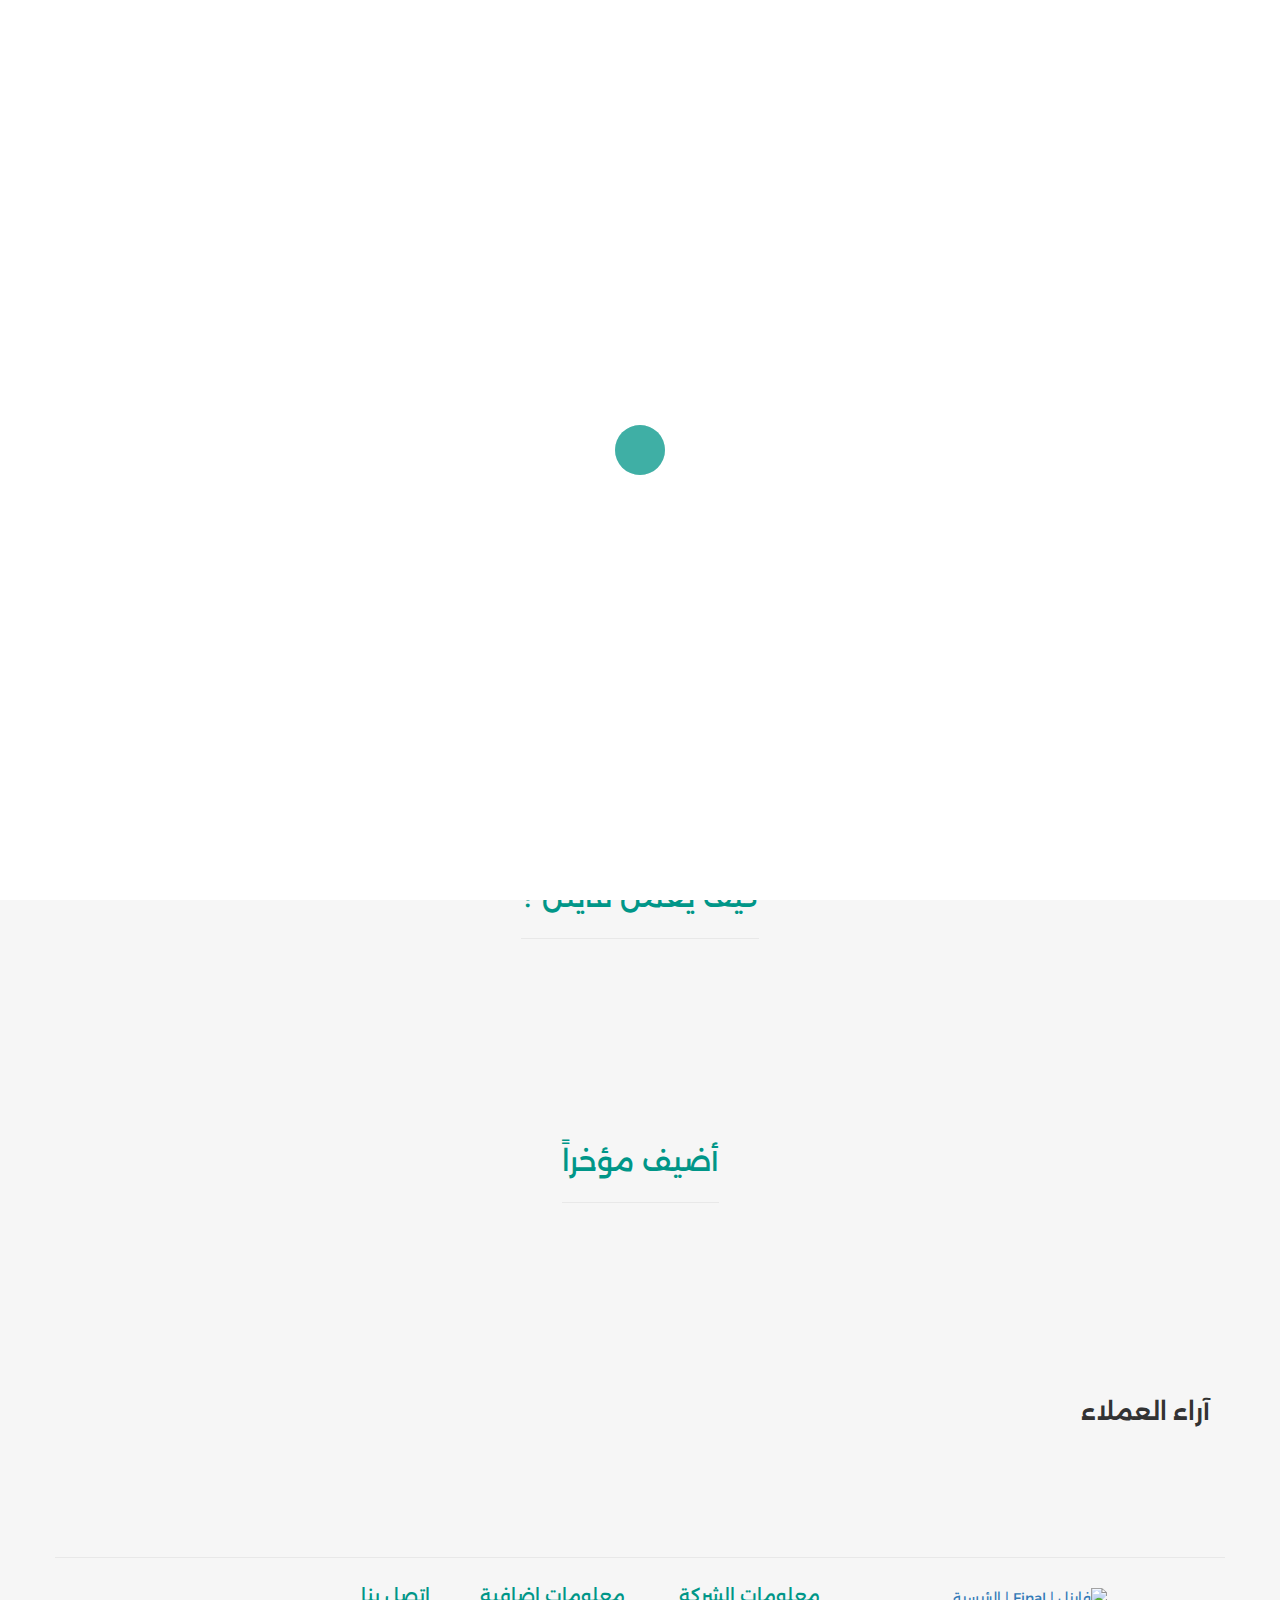
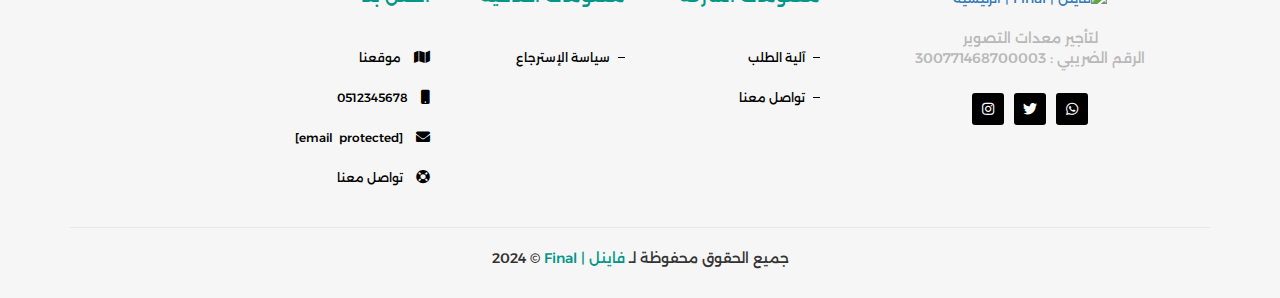
==== commit 2d147a3c: "style: changed all pages color" ====
--- a/index.html
+++ b/index.html
@@ -10,6 +10,7 @@
         <!-- Shortcut Icon -->
         <link rel="shortcut icon" href="https://www.final.sa/admin/images/fav-icon.svg"/>
         <link rel="stylesheet" type="text/css" href="./css/fontawesome-all.min.css">
+        <link rel="stylesheet" href="https://www.final.sa/website/font/flaticon.css">
         <!-- <link rel="stylesheet" href="./css/all.min.css"> -->
         <!-- <link rel="stylesheet" type="text/css" href="https://www.final.sa/website/css/bootstrap.min.css"> -->
         <link rel="preload" href="./css/bootstrap.min.css" as="style" onload="this.onload=null;this.rel='stylesheet'">
@@ -121,7 +122,7 @@
                                 <span class="icon-bar"></span>
                                 <span class="icon-bar"></span>
                             </button>
-                            <a class="navbar-brand" href="https://www.final.sa">
+                            <a class="navbar-brand" href="#">
                                 <img class="img-responsive" src="https://www.final.sa/uploads/settings/settings_16550742365849.svg" alt="    فاينل | Final | الرئيسية ">
                             </a>
                         </div>
@@ -145,15 +146,18 @@
                             </ul>
                             <ul class="nav navbar-nav navbar-right hidden-xs">
                                 <li data-toggle="modal" id="user-button" data-target="#login">
-                                    <a href="https://www.final.sa/cart">
-                                        <i class="fa-solid fa-cart-shopping"></i>
-                                    </a>
+                                    <!-- <a href="#" aria-label="login">
+                                        <i class="flaticon-user"></i>
+                                    </a> -->
+                                    <p class="mb-0">اهلاً بك، زياد!</p>
                                 </li>
+                                
                                 <li data-toggle="modal" id="user-button" data-target="#login">
-                                    <a href="#" aria-label="login">
-                                        <i class="fa-regular fa-user"></i>
+                                    <a href="#">
+                                        <i class="flaticon-cart"></i>
                                     </a>
                                 </li>
+                                
                                 <li class="dropdown">
                                     <a href="#" class="dropdown-toggle" data-toggle="dropdown" role="button" aria-haspopup="true" aria-expanded="false" aria-label="select-lang">
                                         <i class="flaticon-global"></i>
@@ -191,14 +195,14 @@
                                 <div class="row">
                                     <div class="col-md-7">
                                         <div class="details_slider">
-                                            <h1>هل عندك معدات تصوير ؟</h1>
-                                            <h2>زيد من دخلك عن طريق عرض معداتك للإيجار مع فاينل</h2>
-                                            <a href="#" class="btn btn-danger">أضف معداتك</a>
+                                            <h1>استأجر، تصور، تأثر، وارجع بأمان!</h1>
+                                            <h2> استئجار معدات التصوير لتحقيق فعالية بدون قلق.</h2>
+                                            <a href="#rent" class="btn btn-danger">استأجر الأن</a>
                                         </div>
                                     </div>
                                     <div class="col-md-4 col-sm-12">
                                         <div class="img_slider">
-                                            <img src="https://www.final.sa/uploads/sliders/sliders_16944409842475.svg" height="210px" width="360px" alt="هل عندك معدات تصوير ؟">
+                                            <img src="./imgs/head-camera.png" height="210px" width="360px" alt="هل عندك معدات تصوير ؟">
                                         </div>
                                     </div>
                                 </div>
@@ -402,7 +406,7 @@
                 </div>
             </div>
         </div> -->
-        <div class="modal fade" id="favorite-cart" tabindex="-1" role="dialog" aria-labelledby="exampleModalCenterTitle" aria-hidden="true">
+        <!-- <div class="modal fade" id="favorite-cart" tabindex="-1" role="dialog" aria-labelledby="exampleModalCenterTitle" aria-hidden="true">
             <div class="modal-dialog modal-dialog2 modal-dialog-centered" role="document">
                 <div class="modal-content done_pop">
                     <div class="modal-header">
@@ -419,8 +423,8 @@
                     </div>
                 </div>
             </div>
-        </div>
-        <div class="modal fade" id="favorite-remove" tabindex="-1" role="dialog" aria-labelledby="exampleModalCenterTitle" aria-hidden="true">
+        </div> -->
+        <!-- <div class="modal fade" id="favorite-remove" tabindex="-1" role="dialog" aria-labelledby="exampleModalCenterTitle" aria-hidden="true">
             <div class="modal-dialog modal-dialog2 modal-dialog-centered" role="document">
                 <div class="modal-content done_pop">
                     <div class="modal-header">
@@ -437,8 +441,8 @@
                     </div>
                 </div>
             </div>
-        </div>
-        <div class="modal" id="rental-city" tabindex="-1" role="dialog" aria-hidden="true">
+        </div> -->
+        <!-- <div class="modal" id="rental-city" tabindex="-1" role="dialog" aria-hidden="true">
             <div class="modal-dialog modal-dialog2 modal-dialog-centered" role="document">
                 <div class="modal-content done_pop">
                     <div class="modal-header">
@@ -464,7 +468,7 @@
                     </div>
                 </div>
             </div>
-        </div>
+        </div> -->
         <div class="What_today">
             <div class="container text-center">
                 <div class="title">
@@ -483,7 +487,7 @@
                                     </a>
                                     <a href="#">
                                         <div class="one_sec_pro ">
-                                            <img src="https://www.final.sa/uploads/categories/categories_16994286339527.webp" alt="">
+                                            <img class=" w-100" src="./imgs/cat-camera.png" alt="">
                                             <h2>كاميرات</h2>
                                         </div>
                                     </a>
@@ -612,7 +616,7 @@
         </div>
         <div class="last_add_pro">
             <div class="container">
-                <div class="row">
+                <div class="row" id="rent">
                     <div class="title_last">
                         <h1>أضيف مؤخراً</h1>
                     </div>
@@ -755,7 +759,6 @@
                                         </a>
                                     </h2>
                                     <h3>
-                                        <span>750  ر.س</span>
                                         562 ر.س 
                                     </h3>
                                     <div class="cart_heart_list">
@@ -1548,13 +1551,13 @@
                         </div>
                     </div>
                 </div>
-                <div class="copyright">
+                <div class="copyright d-flex justify-content-center align-items-center">
                     <p>
                         جميع الحقوق محفوظة لـ <span>فاينل | Final</span>
                         ©
                 2024
                     </p>
-                    <div class="buy">
+                    <!-- <div class="buy">
                         <ul>
                             <li>
                                 <a href="#" aria-label="visa">
@@ -1582,7 +1585,7 @@
                                 </a>
                             </li>
                         </ul>
-                    </div>
+                    </div> -->
                 </div>
             </div>
         </footer>
@@ -1616,7 +1619,7 @@
                 </div>
             </div>
             <div class="start-chat">
-                <a href="https://wa.me/966502220272" target="_blank">
+                <a href="#" >
                     <i class="fab fa-whatsapp"></i>
                     إبدأ المحادثة 
                 </a>
--- a/css/flaticon.css
+++ b/css/flaticon.css
@@ -1 +1,45 @@
-@font-face{font-family:flaticon;src:url(./Flaticon.eot);src:url(./Flaticon.eot?#iefix) format("embedded-opentype"),url(./Flaticon.woff2) format("woff2"),url(./Flaticon.woff) format("woff"),url(./Flaticon.ttf) format("truetype"),url(./Flaticon.svg#Flaticon) format("svg");font-weight:400;font-style:normal;font-display:swap}@media screen and (-webkit-min-device-pixel-ratio:0){@font-face{font-family:flaticon;src:url(./Flaticon.svg#Flaticon) format("svg")}}[class^=flaticon-]:before,[class*=" flaticon-"]:before,[class^=flaticon-]:after,[class*=" flaticon-"]:after{font-family:Flaticon;font-size:17px;font-style:normal;margin-left:0}.flaticon-cart:before{content:"\f100"}.flaticon-loupe:before{content:"\f101"}.flaticon-user:before{content:"\f102"}.flaticon-global:before{content:"\f103"}.flaticon-bell:before{content:"\f104"}+@font-face {
+    font-family: flaticon;
+    src: url(./Flaticon.eot);
+    src: url(./Flaticon.eot?#iefix) format("embedded-opentype"), url(./Flaticon.woff2) format("woff2"), url(./Flaticon.woff) format("woff"), url(./Flaticon.ttf) format("truetype"), url(./Flaticon.svg#Flaticon) format("svg");
+    font-weight: 400;
+    font-style: normal;
+    font-display: swap
+}
+
+@media screen and (-webkit-min-device-pixel-ratio:0) {
+    @font-face {
+        font-family: flaticon;
+        src: url(./Flaticon.svg#Flaticon) format("svg")
+    }
+}
+
+[class^=flaticon-]:before,
+[class*=" flaticon-"]:before,
+[class^=flaticon-]:after,
+[class*=" flaticon-"]:after {
+    font-family: Flaticon;
+    font-size: 17px;
+    font-style: normal;
+    margin-left: 0
+}
+
+.flaticon-cart:before {
+    content: "\f100"
+}
+
+.flaticon-loupe:before {
+    content: "\f101"
+}
+
+.flaticon-user:before {
+    content: "\f102"
+}
+
+.flaticon-global:before {
+    content: "\f103"
+}
+
+.flaticon-bell:before {
+    content: "\f104"
+}--- a/css/style.css
+++ b/css/style.css
@@ -1,4 +1,9 @@
 @import "https://fonts.googleapis.com/css2?family=Alexandria:wght@100;200;300;400;500;600;700;800;900&display=swap";
+
+:root {
+    --primary-color: #009688;
+    --secondary-color: #00b9a7;
+}
 
 html {
     scroll-behavior: smooth;
@@ -18,6 +23,7 @@
 a:hover {
     text-decoration: none;
     outline: 0 !important;
+    color: var(--primary-color) !important;
 }
 
 a:active {
@@ -112,7 +118,7 @@
 header {
     padding-bottom: 100px;
     position: relative;
-    background: url(../images/headerbg.svg) left -238px bottom no-repeat #f6f6f6;
+    background: url(../imgs/headersvg.svg) left -238px bottom no-repeat #f6f6f6;
 }
 
 .navbar-default {
@@ -124,7 +130,7 @@
 .navbar-default .navbar-nav>.active>a,
 .navbar-default .navbar-nav>.active>a:focus,
 .navbar-default .navbar-nav>.active>a:hover {
-    color: #be8d5a;
+    color: var(--primary-color);
     background-color: transparent;
 }
 
@@ -136,14 +142,18 @@
     cursor: pointer;
 }
 
+.navbar-default .nav.navbar-nav li p {
+    padding-top: 14px;
+}
+
 .navbar-default .navbar-nav>li>a:focus,
 .navbar-default .navbar-nav>li>a:hover {
-    color: #be8d5a;
+    color: var(--primary-color);
     background-color: transparent;
 }
 
 .navbar-right li a span.numb {
-    background: #be8d5a;
+    background: var(--primary-color);
     color: #fff;
     font-size: 11px;
     padding: 0 5px;
@@ -165,7 +175,7 @@
 }
 
 .details_slider h1 {
-    color: #be8d5a;
+    color: var(--primary-color);
     font-size: 36px;
     font-weight: 500;
     margin: 0;
@@ -192,7 +202,8 @@
 }
 
 .details_slider a.btn-danger:hover {
-    background: #be8d5a;
+    background: var(--primary-color);
+    color: #fff !important;
 }
 
 .What_today {
@@ -201,7 +212,7 @@
 }
 
 .title h1 {
-    color: #be8d5a;
+    color: var(--primary-color);
     margin-top: 5px;
     border-bottom: 1px solid #e8e8e8;
     font-weight: 500;
@@ -316,7 +327,7 @@
 
 .text_prod h2 {
     font-size: 16px;
-    color: #be8d5a;
+    color: var(--primary-color);
     margin-top: 10px;
     overflow: hidden;
     text-overflow: ellipsis;
@@ -371,7 +382,7 @@
 .hover_hid .icon_cart {
     width: 135px;
     transition: all 0.5s ease 0s;
-    background: #be8d5a;
+    background: var(--primary-color);
     display: inline-block;
     height: 36px;
     display: flex;
@@ -386,7 +397,7 @@
 .hover_hid .icon_heart {
     width: 40px;
     transition: all 0.5s ease 0s;
-    background: #be8d5a;
+    background: var(--primary-color);
     display: inline-block;
     line-height: 36px;
     color: #fff;
@@ -517,7 +528,7 @@
 }
 
 .list_footer .titl_sec {
-    color: #be8d5a;
+    color: var(--primary-color);
     font-size: 18px;
     font-weight: 500;
 }
@@ -550,7 +561,7 @@
 }
 
 .about_footer .social_footer li a i:hover {
-    background: #be8d5a;
+    background: var(--primary-color);
 }
 
 .contact_footer ul li a::before {
@@ -584,7 +595,7 @@
 }
 
 .copyright p span {
-    color: #be8d5a;
+    color: var(--primary-color);
     display: inline-block;
 }
 
@@ -612,11 +623,11 @@
 }
 
 .navbar-default .navbar-toggle {
-    border-color: #9c6d24;
+    border-color: var(--primary-color);
 }
 
 .navbar-default .navbar-toggle .icon-bar {
-    background-color: #9c6d24;
+    background-color: var(--primary-color);
 }
 
 .dropdown-menu>li>a {
@@ -690,7 +701,7 @@
 .titl_page {}
 
 .titl_page h1 {
-    color: #be8d5a;
+    color: var(--primary-color);
     font-size: 26px;
     font-weight: 600;
     margin: 20px 0;
@@ -729,7 +740,7 @@
 }
 
 .contact .contact_info .icon_cont {
-    background: #f1e6d4;
+    background: #0096874b;
     width: 60px;
     height: 60px;
     line-height: 69px;
@@ -742,7 +753,7 @@
 }
 
 .contact .contact_info .text_cont h2 {
-    color: #be8d5a;
+    color: var(--primary-color);
     font-size: 16px;
     direction: ltr;
     font-weight: 500;
@@ -809,7 +820,7 @@
 }
 
 .send_message input[type="submit"] {
-    background: #be8d5a;
+    background: var(--primary-color);
     height: 50px;
     border: 0;
     color: #fff;
@@ -826,7 +837,7 @@
 }
 
 .contact .send_message h1 {
-    color: #be8d5a;
+    color: var(--primary-color);
     font-size: 24px;
     font-weight: 600;
 }
@@ -1590,11 +1601,11 @@
 }
 
 .one_sec_pro:hover {
-    border-bottom: 5px solid #be8d5a;
+    border-bottom: 5px solid var(--primary-color);
 }
 
 .CateMove .one_sec_pro.active {
-    border-bottom: 5px solid #be8d5a;
+    border-bottom: 5px solid var(--primary-color);
     background: #fff;
 }
 
@@ -1628,7 +1639,7 @@
 
 .one_sec_pro:hover h2,
 .one_sec_pro.active h2 {
-    color: #be8d5a;
+    color: var(--primary-color);
 }
 
 .one_sec_pro img {
@@ -1736,7 +1747,7 @@
 .title_last {}
 
 .title_last h1 {
-    color: #be8d5a;
+    color: var(--primary-color);
     font-weight: 500;
     display: inline-block;
     padding-bottom: 25px;
@@ -2959,7 +2970,7 @@
     margin: -76px 0 0 -76px;
     border-width: 16px;
     border-style: solid;
-    border-color: #be8d5a #f3f3f3 #f3f3f3;
+    border-color: var(--primary-color) #f3f3f3 #f3f3f3;
     border-image: initial;
     border-radius: 50%;
     animation: 2s linear 0s infinite normal none running spin;
@@ -3359,7 +3370,7 @@
 
 .owl-next:hover,
 .owl-prev:hover {
-    background-color: #be8d5a !important;
+    background-color: var(--primary-color) !important;
     transition: all 0.3s;
 }
 
@@ -3396,7 +3407,7 @@
 }
 
 .owl-dot.active span {
-    background-color: #be8d5a !important;
+    background-color: var(--primary-color) !important;
 }
 
 .pt-0 {
@@ -4094,12 +4105,13 @@
     height: 70px;
     width: 70px;
     border-radius: 50%;
-    background-color: rgba(190, 141, 90, 0.831372549);
+    /* background-color: rgba(190, 141, 90, 0.831372549); */
+    background-color: #00b9a7;
     cursor: pointer;
     display: flex;
     align-items: center;
     justify-content: center;
-    box-shadow: 1px 1px 6px #5f4f3b;
+    box-shadow: 1px 1px 6px var(--primary-color);
     transition: all 0.5s;
     z-index: 999;
 }
@@ -4120,7 +4132,7 @@
     width: 70px;
     height: 70px;
     background-color: transparent;
-    border: 1px solid #be8d5a;
+    border: 1px solid var(--primary-color);
     border-radius: 50%;
     z-index: -1;
     animation: anime 1s ease-in-out infinite;
@@ -4222,7 +4234,7 @@
 
 .chat-window .chat-logo {
     height: 110px;
-    background-color: #be8d5a;
+    background-color: var(--secondary-color);
     text-align: center;
     padding: 10px 20px;
     border-radius: 5px 5px 0 0;
@@ -4265,7 +4277,7 @@
 }
 
 .chat-window .chat-logo .exit-icon i {
-    color: #be8d5a;
+    color: #000;
 }
 
 .chat-window .chat-content {
@@ -4289,7 +4301,7 @@
 .chat-window .chat-content .chat-message h4 {
     font-size: 12px;
     text-align: center;
-    color: #be8d5a;
+    color: var(--primary-color);
     font-weight: 500;
 }
 
@@ -4331,7 +4343,7 @@
     text-decoration: none;
     font-weight: 700;
     padding: 8px 24px;
-    background-color: #be8d5a;
+    background-color: var(--primary-color);
     border-radius: 5px;
     width: 100%;
     text-align: center;
@@ -4342,6 +4354,7 @@
     cursor: pointer;
     opacity: 0.8;
     transition: all 0.3s;
+    color: #000 !important;
 }
 
 @media (max-width: 300px) {
@@ -4420,7 +4433,7 @@
 }
 
 #loader div {
-    background-color: #d9b06a;
+    background-color: var(--primary-color);
     display: inline-block;
     float: none;
     position: absolute;
--- a/css/style.css
+++ b/css/style.css
@@ -1,4 +1,9 @@
 @import "https://fonts.googleapis.com/css2?family=Alexandria:wght@100;200;300;400;500;600;700;800;900&display=swap";
+
+:root {
+    --primary-color: #009688;
+    --secondary-color: #00b9a7;
+}
 
 html {
     scroll-behavior: smooth;
@@ -18,6 +23,7 @@
 a:hover {
     text-decoration: none;
     outline: 0 !important;
+    color: var(--primary-color) !important;
 }
 
 a:active {
@@ -112,7 +118,7 @@
 header {
     padding-bottom: 100px;
     position: relative;
-    background: url(../images/headerbg.svg) left -238px bottom no-repeat #f6f6f6;
+    background: url(../imgs/headersvg.svg) left -238px bottom no-repeat #f6f6f6;
 }
 
 .navbar-default {
@@ -124,7 +130,7 @@
 .navbar-default .navbar-nav>.active>a,
 .navbar-default .navbar-nav>.active>a:focus,
 .navbar-default .navbar-nav>.active>a:hover {
-    color: #be8d5a;
+    color: var(--primary-color);
     background-color: transparent;
 }
 
@@ -136,14 +142,18 @@
     cursor: pointer;
 }
 
+.navbar-default .nav.navbar-nav li p {
+    padding-top: 14px;
+}
+
 .navbar-default .navbar-nav>li>a:focus,
 .navbar-default .navbar-nav>li>a:hover {
-    color: #be8d5a;
+    color: var(--primary-color);
     background-color: transparent;
 }
 
 .navbar-right li a span.numb {
-    background: #be8d5a;
+    background: var(--primary-color);
     color: #fff;
     font-size: 11px;
     padding: 0 5px;
@@ -165,7 +175,7 @@
 }
 
 .details_slider h1 {
-    color: #be8d5a;
+    color: var(--primary-color);
     font-size: 36px;
     font-weight: 500;
     margin: 0;
@@ -192,7 +202,8 @@
 }
 
 .details_slider a.btn-danger:hover {
-    background: #be8d5a;
+    background: var(--primary-color);
+    color: #fff !important;
 }
 
 .What_today {
@@ -201,7 +212,7 @@
 }
 
 .title h1 {
-    color: #be8d5a;
+    color: var(--primary-color);
     margin-top: 5px;
     border-bottom: 1px solid #e8e8e8;
     font-weight: 500;
@@ -316,7 +327,7 @@
 
 .text_prod h2 {
     font-size: 16px;
-    color: #be8d5a;
+    color: var(--primary-color);
     margin-top: 10px;
     overflow: hidden;
     text-overflow: ellipsis;
@@ -371,7 +382,7 @@
 .hover_hid .icon_cart {
     width: 135px;
     transition: all 0.5s ease 0s;
-    background: #be8d5a;
+    background: var(--primary-color);
     display: inline-block;
     height: 36px;
     display: flex;
@@ -386,7 +397,7 @@
 .hover_hid .icon_heart {
     width: 40px;
     transition: all 0.5s ease 0s;
-    background: #be8d5a;
+    background: var(--primary-color);
     display: inline-block;
     line-height: 36px;
     color: #fff;
@@ -517,7 +528,7 @@
 }
 
 .list_footer .titl_sec {
-    color: #be8d5a;
+    color: var(--primary-color);
     font-size: 18px;
     font-weight: 500;
 }
@@ -550,7 +561,7 @@
 }
 
 .about_footer .social_footer li a i:hover {
-    background: #be8d5a;
+    background: var(--primary-color);
 }
 
 .contact_footer ul li a::before {
@@ -584,7 +595,7 @@
 }
 
 .copyright p span {
-    color: #be8d5a;
+    color: var(--primary-color);
     display: inline-block;
 }
 
@@ -612,11 +623,11 @@
 }
 
 .navbar-default .navbar-toggle {
-    border-color: #9c6d24;
+    border-color: var(--primary-color);
 }
 
 .navbar-default .navbar-toggle .icon-bar {
-    background-color: #9c6d24;
+    background-color: var(--primary-color);
 }
 
 .dropdown-menu>li>a {
@@ -690,7 +701,7 @@
 .titl_page {}
 
 .titl_page h1 {
-    color: #be8d5a;
+    color: var(--primary-color);
     font-size: 26px;
     font-weight: 600;
     margin: 20px 0;
@@ -729,7 +740,7 @@
 }
 
 .contact .contact_info .icon_cont {
-    background: #f1e6d4;
+    background: #0096874b;
     width: 60px;
     height: 60px;
     line-height: 69px;
@@ -742,7 +753,7 @@
 }
 
 .contact .contact_info .text_cont h2 {
-    color: #be8d5a;
+    color: var(--primary-color);
     font-size: 16px;
     direction: ltr;
     font-weight: 500;
@@ -809,7 +820,7 @@
 }
 
 .send_message input[type="submit"] {
-    background: #be8d5a;
+    background: var(--primary-color);
     height: 50px;
     border: 0;
     color: #fff;
@@ -826,7 +837,7 @@
 }
 
 .contact .send_message h1 {
-    color: #be8d5a;
+    color: var(--primary-color);
     font-size: 24px;
     font-weight: 600;
 }
@@ -1590,11 +1601,11 @@
 }
 
 .one_sec_pro:hover {
-    border-bottom: 5px solid #be8d5a;
+    border-bottom: 5px solid var(--primary-color);
 }
 
 .CateMove .one_sec_pro.active {
-    border-bottom: 5px solid #be8d5a;
+    border-bottom: 5px solid var(--primary-color);
     background: #fff;
 }
 
@@ -1628,7 +1639,7 @@
 
 .one_sec_pro:hover h2,
 .one_sec_pro.active h2 {
-    color: #be8d5a;
+    color: var(--primary-color);
 }
 
 .one_sec_pro img {
@@ -1736,7 +1747,7 @@
 .title_last {}
 
 .title_last h1 {
-    color: #be8d5a;
+    color: var(--primary-color);
     font-weight: 500;
     display: inline-block;
     padding-bottom: 25px;
@@ -2959,7 +2970,7 @@
     margin: -76px 0 0 -76px;
     border-width: 16px;
     border-style: solid;
-    border-color: #be8d5a #f3f3f3 #f3f3f3;
+    border-color: var(--primary-color) #f3f3f3 #f3f3f3;
     border-image: initial;
     border-radius: 50%;
     animation: 2s linear 0s infinite normal none running spin;
@@ -3359,7 +3370,7 @@
 
 .owl-next:hover,
 .owl-prev:hover {
-    background-color: #be8d5a !important;
+    background-color: var(--primary-color) !important;
     transition: all 0.3s;
 }
 
@@ -3396,7 +3407,7 @@
 }
 
 .owl-dot.active span {
-    background-color: #be8d5a !important;
+    background-color: var(--primary-color) !important;
 }
 
 .pt-0 {
@@ -4094,12 +4105,13 @@
     height: 70px;
     width: 70px;
     border-radius: 50%;
-    background-color: rgba(190, 141, 90, 0.831372549);
+    /* background-color: rgba(190, 141, 90, 0.831372549); */
+    background-color: #00b9a7;
     cursor: pointer;
     display: flex;
     align-items: center;
     justify-content: center;
-    box-shadow: 1px 1px 6px #5f4f3b;
+    box-shadow: 1px 1px 6px var(--primary-color);
     transition: all 0.5s;
     z-index: 999;
 }
@@ -4120,7 +4132,7 @@
     width: 70px;
     height: 70px;
     background-color: transparent;
-    border: 1px solid #be8d5a;
+    border: 1px solid var(--primary-color);
     border-radius: 50%;
     z-index: -1;
     animation: anime 1s ease-in-out infinite;
@@ -4222,7 +4234,7 @@
 
 .chat-window .chat-logo {
     height: 110px;
-    background-color: #be8d5a;
+    background-color: var(--secondary-color);
     text-align: center;
     padding: 10px 20px;
     border-radius: 5px 5px 0 0;
@@ -4265,7 +4277,7 @@
 }
 
 .chat-window .chat-logo .exit-icon i {
-    color: #be8d5a;
+    color: #000;
 }
 
 .chat-window .chat-content {
@@ -4289,7 +4301,7 @@
 .chat-window .chat-content .chat-message h4 {
     font-size: 12px;
     text-align: center;
-    color: #be8d5a;
+    color: var(--primary-color);
     font-weight: 500;
 }
 
@@ -4331,7 +4343,7 @@
     text-decoration: none;
     font-weight: 700;
     padding: 8px 24px;
-    background-color: #be8d5a;
+    background-color: var(--primary-color);
     border-radius: 5px;
     width: 100%;
     text-align: center;
@@ -4342,6 +4354,7 @@
     cursor: pointer;
     opacity: 0.8;
     transition: all 0.3s;
+    color: #000 !important;
 }
 
 @media (max-width: 300px) {
@@ -4420,7 +4433,7 @@
 }
 
 #loader div {
-    background-color: #d9b06a;
+    background-color: var(--primary-color);
     display: inline-block;
     float: none;
     position: absolute;
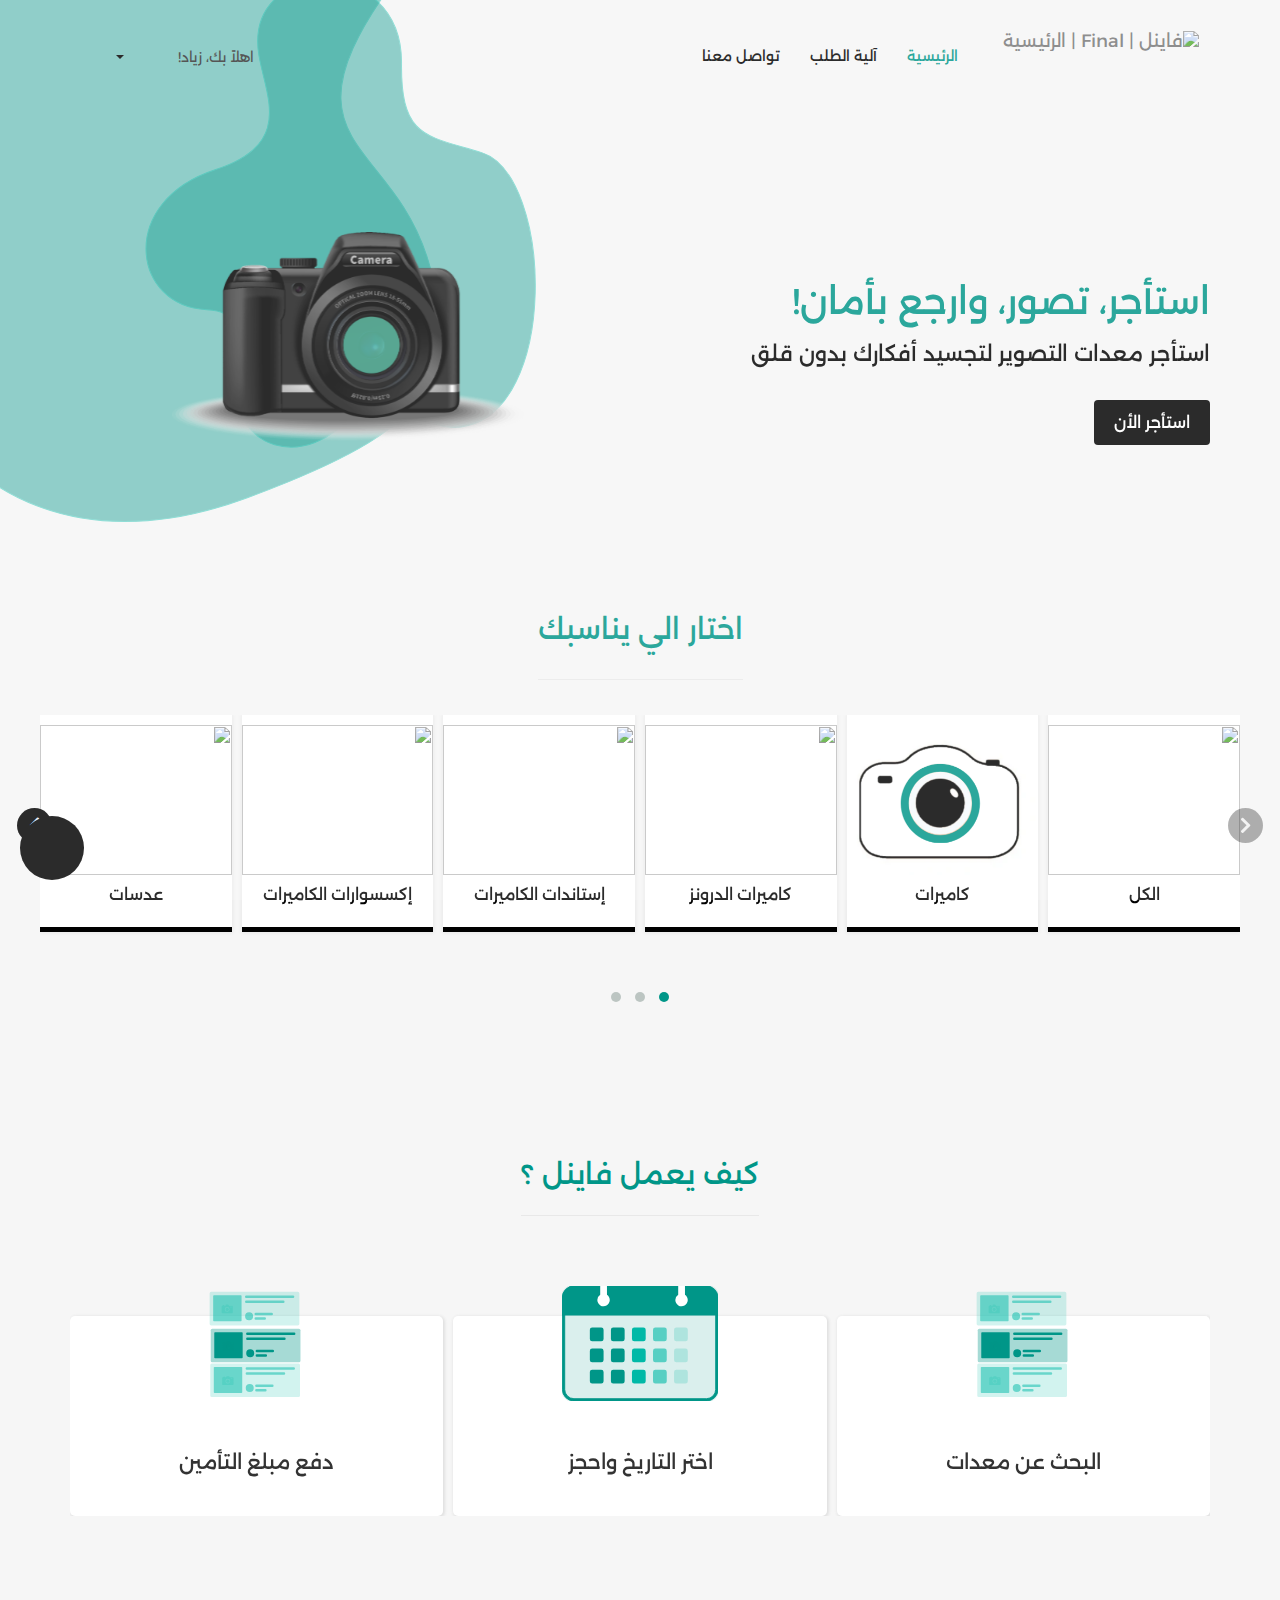
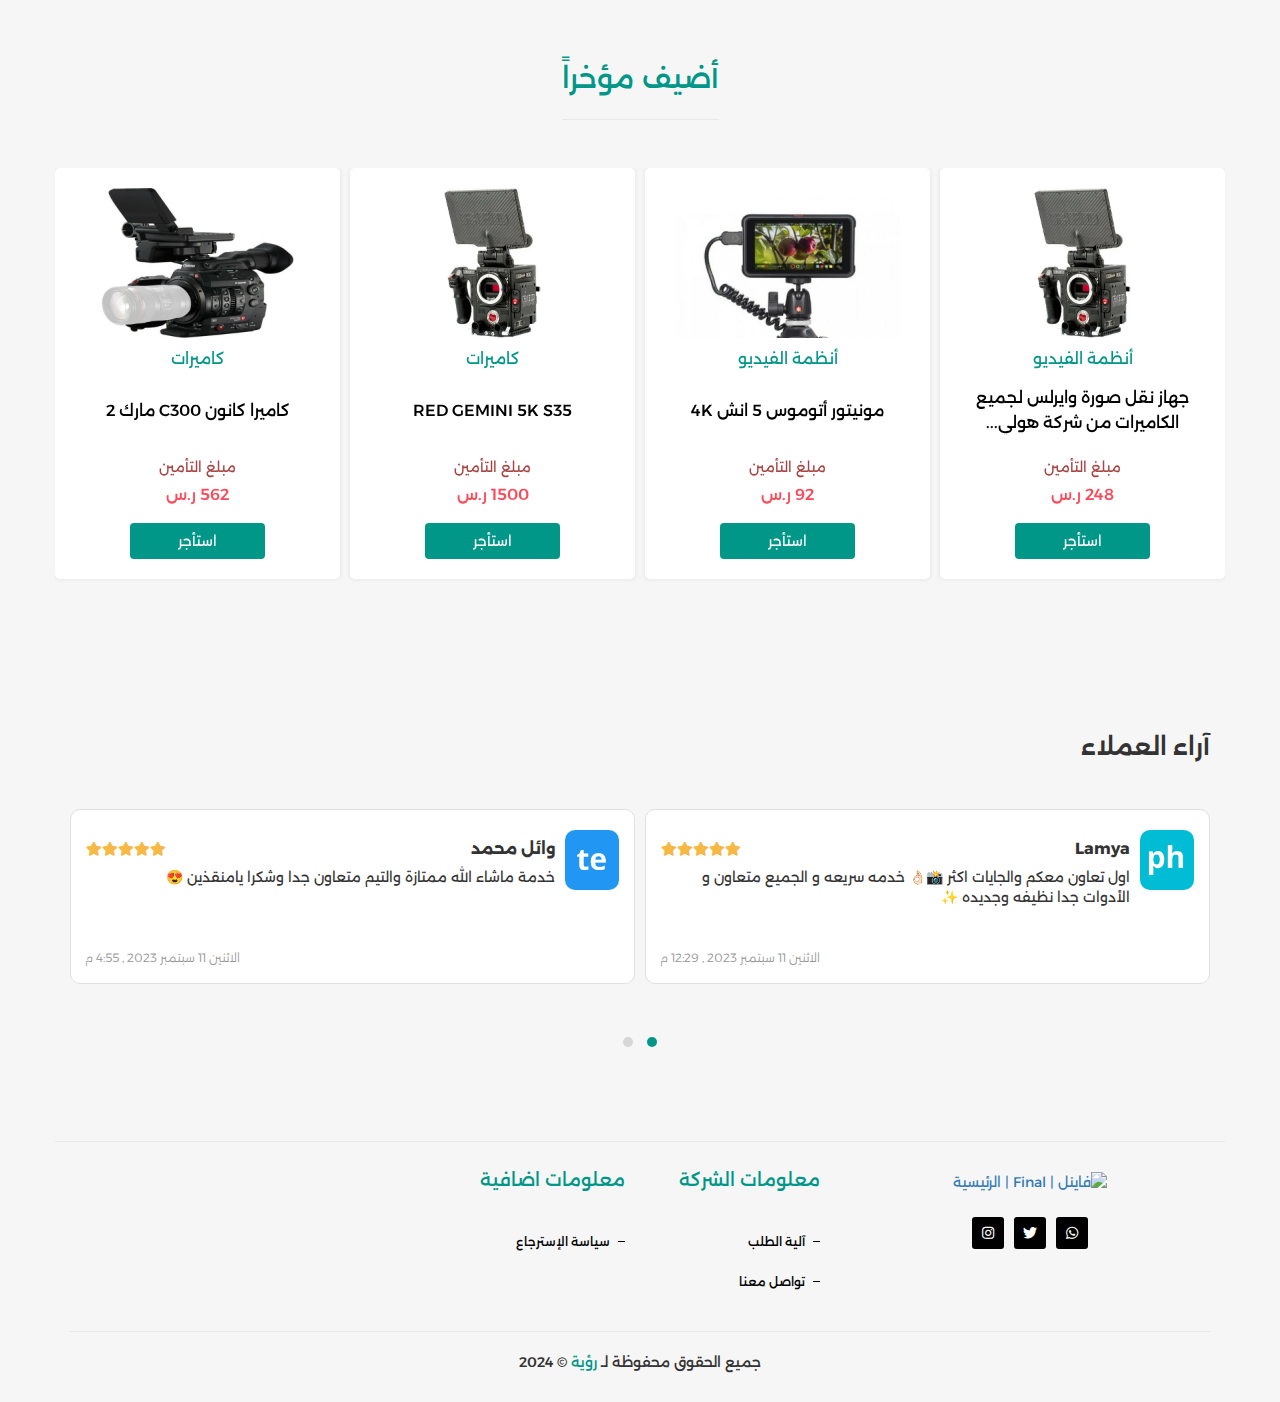
==== commit c5232db2: "style: changed style in all pages" ====
--- a/index.html
+++ b/index.html
@@ -6,7 +6,7 @@
         <meta http-equiv="X-UA-Compatible" content="ie=edge">
         <meta name="description" content="Final Project to rent ">
         <meta name="csrf-token" content="5TWXajsDS7OD2nZB1qKDMgLlNN5rg42ogGchs5Rp">
-        <title>فاينل | Final | الرئيسية </title>
+        <title>الرئيسية </title>
         <!-- Shortcut Icon -->
         <link rel="shortcut icon" href="https://www.final.sa/admin/images/fav-icon.svg"/>
         <link rel="stylesheet" type="text/css" href="./css/fontawesome-all.min.css">
@@ -103,9 +103,46 @@
                 <div></div>
             </div>
         </div>
+        <!-- Cart -->
         <a data-toggle="modal" id="user-button" data-target="#login" class="CartCircle">
             <i class="flaticon-cart"></i>
         </a>
+        <div class="cart-window">
+            <div class="cart-item">
+                    <i class="fas fa-times"></i>
+                    <div class="main-img">
+                        <img src="./imgs/product-sample1.webp" alt="">
+                    </div>
+                    <div class="item-content">
+                        <p class="item-title">RED GEMINI 5K S35</p>
+                        <p class="item-price">1500 ر.س</p>
+                    </div>
+            </div>
+
+            <div class="cart-item">
+                <i class="fas fa-times"></i>
+                <div class="main-img">
+                    <img src="./imgs/product-sample2.webp" alt="">
+                </div>
+                <div class="item-content">
+                    <p class="item-title">مونيتور أتوموس 5 انش 4K</p>
+                    <p class="item-price">92 ر.س</p>
+                </div>
+        </div>
+
+        <div class="cart-item">
+            <i class="fas fa-times"></i>
+            <div class="main-img">
+                <img src="./imgs/product-sample3.webp" alt="">
+            </div>
+            <div class="item-content">
+                <p class="item-title">كاميرا كانون C300 مارك 2</p>
+                <p class="item-price">562 ر.س</p>
+            </div>
+    </div>
+        </div>
+        <!-- End Cart -->
+
         <a id="buttontop"></a>
         <div class="big-loader" id="loader-1" style="display: none">
             <div class="loader"></div>
@@ -126,7 +163,6 @@
                                 <img class="img-responsive" src="https://www.final.sa/uploads/settings/settings_16550742365849.svg" alt="    فاينل | Final | الرئيسية ">
                             </a>
                         </div>
-                        <!-- Collect the nav links, forms, and other content for toggling -->
                         <div class="collapse navbar-collapse cbp-spmenu cbp-spmenu-vertical cbp-spmenu-left" id="bs-example-navbar-collapse-1">
                             <ul class="nav navbar-nav">
                                 <li class="active">
@@ -137,25 +173,14 @@
                                 <li class="">
                                     <a href="./order-mechanism.html">آلية الطلب</a>
                                 </li>
-                                <!-- <li class="">
-                                    <a href="https://www.final.sa/about">عن المتجر</a>
-                                </li> -->
+
                                 <li class="">
                                     <a href="./contacts.html">تواصل معنا</a>
                                 </li>
                             </ul>
                             <ul class="nav navbar-nav navbar-right hidden-xs">
                                 <li data-toggle="modal" id="user-button" data-target="#login">
-                                    <!-- <a href="#" aria-label="login">
-                                        <i class="flaticon-user"></i>
-                                    </a> -->
-                                    <p class="mb-0">اهلاً بك، زياد!</p>
-                                </li>
-                                
-                                <li data-toggle="modal" id="user-button" data-target="#login">
-                                    <a href="#">
-                                        <i class="flaticon-cart"></i>
-                                    </a>
+                                    <p class="mb-0" id="user"><i class="flaticon-user" style="margin-left: 8px;"></i>اهلاً بك، زياد! </p>
                                 </li>
                                 
                                 <li class="dropdown">
@@ -172,12 +197,6 @@
                                 </li>
                             </ul>
                             <ul class="nav navbar-nav navbar-right hidden-sm hidden-md hidden-lg">
-                                <li data-toggle="modal" id="user-button" data-target="#login">
-                                    <a>سلة الشراء </a>
-                                </li>
-                                <li data-toggle="modal" id="user-button" data-target="#login">
-                                    <a href="#">تسجيل الدخول</a>
-                                </li>
                                 <li>
                                     <a href="#">English
                                 </a>
@@ -195,8 +214,8 @@
                                 <div class="row">
                                     <div class="col-md-7">
                                         <div class="details_slider">
-                                            <h1>استأجر، تصور، تأثر، وارجع بأمان!</h1>
-                                            <h2> استئجار معدات التصوير لتحقيق فعالية بدون قلق.</h2>
+                                            <h1>استأجر، تصور، وارجع بأمان!</h1>
+                                            <h2> استأجر معدات التصوير لتجسيد أفكارك بدون قلق</h2>
                                             <a href="#rent" class="btn btn-danger">استأجر الأن</a>
                                         </div>
                                     </div>
@@ -213,262 +232,6 @@
             </div>
         </header>
         <!-- End header -->
-        <!-- Login Modal -->
-        <!-- <div class="modal fade" id="change_phone_model" tabindex="-1" role="dialog" aria-labelledby="loginTitle" aria-hidden="true">
-            <div class="modal-dialog modal-dialog2 modal-dialog-centered" role="document">
-                <div class="modal-content done_pop">
-                    <div class="modal-header">
-                        <button type="button" class="close" data-dismiss="modal" aria-label="Close">
-                            <span aria-hidden="true">&times;</span>
-                        </button>
-                    </div>
-                    <div class="modal-body">
-                        <div class="log_reg_pop">
-                            <h1>تغيير رقم الجوال</h1>
-                            <p>برجاء إدخال رقم الجوال, ليتم إرسال رمز التفعيل في رسالة نصية</p>
-                            <div class="form_tenant log_reg_pop_input">
-                                <div style="margin-bottom: 10px;">
-                                    <label>
-                                        رقم الجوال<span>* </span>
-                                    </label>
-                                    <div class="input-group">
-                                        <input type="number" class="form-control" value="" name="phone" id="phone-profile" style="text-align:left;direction: ltr;" placeholder="5xxxxxxxx"/>
-                                        <span class="input-group-addon" style="border: none;">
-                                            <select id="country-code-profile" name="country_code_profile" class="SelectCountryCode2">
-                                                <option value="+966" data-verify="whatsapp" class="test" data-thumbnail="https://www.final.sa/uploads/countries/countries_16076001862138.png">966+</option>
-                                                <option value="+961" data-verify="whatsapp" class="test" data-thumbnail="https://www.final.sa/uploads/countries/countries_16943517268603.png">961+</option>
-                                                <option value="+971" data-verify="whatsapp" class="test" data-thumbnail="https://www.final.sa/uploads/countries/countries_16953940443758.png">971+</option>
-                                                <option value="+44" data-verify="both" class="test" data-thumbnail="https://www.final.sa/uploads/countries/countries_16975687698470.png">44+</option>
-                                                <option value="+973" data-verify="whatsapp" class="test" data-thumbnail="https://www.final.sa/uploads/countries/countries_16976378691639.png">973+</option>
-                                                <option value="+20" data-verify="whatsapp" class="test" data-thumbnail="https://www.final.sa/uploads/countries/countries_16979854979012.png">20+</option>
-                                                <option value="+962" data-verify="whatsapp" class="test" data-thumbnail="https://www.final.sa/uploads/countries/countries_17016115312560.png">962+</option>
-                                                <option value="+965" data-verify="whatsapp" class="test" data-thumbnail="https://www.final.sa/uploads/countries/countries_17058477191968.png">965+</option>
-                                            </select>
-                                            <div class="lang-select1">
-                                                <button class="btn-select1" value=""></button>
-                                                <div class="b1">
-                                                    <ul id="change-phone"></ul>
-                                                </div>
-                                            </div>
-                                        </span>
-                                    </div>
-                                    <!-- /input-group -->
-                                <!-- </div>
-                                <div id="error-register-phone-profile"></div>
-                                <div style="margin-bottom: 10px;" id="verify_via_profile">
-                                    <div class="form-group">
-                                        <label>
-                                            التحقق عبر  <span>* </span>
-                                        </label>
-                                        <input class="custom-radio" type="radio" name="verify_via_profile" value="whatsapp" checked/>
-                                        <label class="label-custom" for="whatsapp">
-                                            <i class=""></i>
-                                            واتس اب
-                                        </label>
-                                        <input class="custom-radio" type="radio" name="verify_via_profile" value="sms"/>
-                                        <label class="label-custom" for="sms">
-                                            <i class=""></i>
-                                            الرسائل النصية (غير متاح) 
-                                        </label>
-                                    </div>
-                                </div>
-                                <div class="form-group" id="verification-code-profile"></div>
-                                <div id="error-register-code-profile"></div>
-                                <button type="button" id="profile-btn" class="btn btn-primary button" onclick="checkProfilePhone()" style="color: #ffffff">تأكيد</button>
-                                <div id="error-send-code-profile" style="margin-top:12px;"></div>
-                            </div>
-                        </div>
-                    </div>
-                </div>
-            </div>
-        </div> -->
-        <!-- <div class="modal fade" id="login" tabindex="-1" role="dialog" aria-labelledby="loginTitle" aria-hidden="true">
-            <div class="modal-dialog modal-dialog2 modal-dialog-centered" role="document">
-                <div class="modal-content done_pop">
-                    <div class="modal-header">
-                        <button type="button" class="close" data-dismiss="modal" aria-label="Close">
-                            <span aria-hidden="true">&times;</span>
-                        </button>
-                    </div>
-                    <div class="modal-body">
-                        <div class="log_reg_pop">
-                            <h1>تسجيل الدخول</h1>
-                            <p>برجاء إدخال رقم الجوال, ليتم إرسال رمز التفعيل في رسالة نصية</p>
-                            <div class="form_tenant log_reg_pop_input">
-                                <div style="margin-bottom: 10px;">
-                                    <label>
-                                        رقم الجوال<span>* </span>
-                                    </label>
-                                    <div class="input-group">
-                                        <input type="number" class="form-control" value="" name="phone" id="phone-register" style="text-align:left;direction: ltr;" placeholder="5xxxxxxxx"/>
-                                        <span class="input-group-addon" style="border: none;">
-                                            <select id="country-code-register" name="country_code" class="SelectCountryCodeLogin">
-                                                <option id="country-code-register-1" data-verify="whatsapp" value="+966" class="test" data-thumbnail="https://www.final.sa/uploads/countries/countries_16076001862138.png">966+</option>
-                                                <option id="country-code-register-3" data-verify="whatsapp" value="+961" class="test" data-thumbnail="https://www.final.sa/uploads/countries/countries_16943517268603.png">961+</option>
-                                                <option id="country-code-register-4" data-verify="whatsapp" value="+971" class="test" data-thumbnail="https://www.final.sa/uploads/countries/countries_16953940443758.png">971+</option>
-                                                <option id="country-code-register-5" data-verify="both" value="+44" class="test" data-thumbnail="https://www.final.sa/uploads/countries/countries_16975687698470.png">44+</option>
-                                                <option id="country-code-register-6" data-verify="whatsapp" value="+973" class="test" data-thumbnail="https://www.final.sa/uploads/countries/countries_16976378691639.png">973+</option>
-                                                <option id="country-code-register-7" data-verify="whatsapp" value="+20" class="test" data-thumbnail="https://www.final.sa/uploads/countries/countries_16979854979012.png">20+</option>
-                                                <option id="country-code-register-8" data-verify="whatsapp" value="+962" class="test" data-thumbnail="https://www.final.sa/uploads/countries/countries_17016115312560.png">962+</option>
-                                                <option id="country-code-register-9" data-verify="whatsapp" value="+965" class="test" data-thumbnail="https://www.final.sa/uploads/countries/countries_17058477191968.png">965+</option>
-                                            </select>
-                                            <div class="lang-select">
-                                                <button class="btn-select" value=""></button>
-                                                <div class="b">
-                                                    <ul id="add-login"></ul>
-                                                </div>
-                                            </div>
-                                        </span>
-                                    </div> -->
-                                    <!-- /input-group -->
-                                <!-- </div>
-                                <div id="error-register-phone"></div>
-                                <div style="margin-bottom: 10px;">
-                                    <label>
-                                        المدينة<span>* </span>
-                                    </label>
-                                    <select id="register_city_id" name="register_city_id" class="form-control">
-                                        <option value="">اختر المدينة</option>
-                                        <option value="6">فرع جدة</option>
-                                        <option value="65">فرع الرياض</option>
-                                        <option value="67">مكة المكرمة</option>
-                                        <option value="71">المنطقة الشرقية</option>
-                                    </select> -->
-                                    <!-- /input-group -->
-                                <!-- </div>
-                                <div id="error-register_city_id"></div>
-                                <div style="margin-bottom: 10px;" id="verify_via">
-                                    <div class="form-group">
-                                        <label>
-                                            التحقق عبر  <span>* </span>
-                                        </label>
-                                        <input class="custom-radio" type="radio" name="verify_via" value="whatsapp" checked/>
-                                        <label class="label-custom" for="whatsapp">
-                                            <i class=""></i>
-                                            واتس اب
-                                        </label>
-                                        <input class="custom-radio" type="radio" name="verify_via" value="sms" disabled/>
-                                        <label class="label-custom" for="sms">
-                                            <i class=""></i>
-                                            الرسائل النصية (غير متاح) 
-                                        </label>
-                                    </div>
-                                </div>
-                                <div class="form-group" id="verification-code"></div>
-                                <button type="button" id="register-btn" class="btn btn-primary button " onclick="registerUser()" style="color: #ffffff">تأكيد</button>
-                                <div id="error-send-code" style="margin-top:12px;"></div>
-                                <a class="agin_cod" id="send-code-again" style="display: none">
-                                    اعادة ارسال رمز التحقق  <span id="send-code-count">بعد  60 ثانية  </span>
-                                </a>
-                            </div>
-                        </div>
-                    </div>
-                </div>
-            </div>
-        </div>  -->
-        <!-- <div class="modal fade" id="register" tabindex="-1" role="dialog" aria-labelledby="registerTitle" aria-hidden="true">
-            <div class="modal-dialog modal-dialog2 modal-dialog-centered" role="document">
-                <div class="modal-content done_pop">
-                    <div class="modal-header">
-                        <button type="button" class="close" data-dismiss="modal" aria-label="Close">
-                            <span aria-hidden="true">&times;</span>
-                        </button>
-                    </div>
-                    <div class="modal-body">
-                        <div class="log_reg_pop">
-                            <h1>تسجيل الدخول</h1>
-                            <p>برجاء إدخال المعلومات المطلوبة ليتم استكمال مرحلة التسجيل</p>
-                            <div class="form_tenant log_reg_pop_input">
-                                <div class="form-group">
-                                    <label>
-                                        الاسم الثلاثي<span>* </span>
-                                    </label>
-                                    <input type="text" id="name-register" placeholder="الاسم الثلاثي"/>
-                                    <div id="error-validation-name"></div>
-                                </div>
-                                <div class="form-group">
-                                    <label>البريد الإلكتروني</label>
-                                    <input type="email" id="email-register" placeholder="البريد الإلكتروني"/>
-                                    <div id="error-validation-email"></div>
-                                </div>
-                                <div class="form-group">
-                                    <label>حساب الانستجرام</label>
-                                    <input type="email" id="instagram-register" placeholder="حساب الانستجرام"/>
-                                    <div id="error-validation-instagram"></div>
-                                </div>
-                                <h3>
-                                    بالتسجيل فانا اوافق على <a href="https://www.final.sa/terms">الشروط والأحكام</a>
-                                </h3>
-                                <button onclick="login()" type="button" class="btn btn-primary">تأكيد</button>
-                            </div>
-                        </div>
-                    </div>
-                </div>
-            </div>
-        </div> -->
-        <!-- <div class="modal fade" id="favorite-cart" tabindex="-1" role="dialog" aria-labelledby="exampleModalCenterTitle" aria-hidden="true">
-            <div class="modal-dialog modal-dialog2 modal-dialog-centered" role="document">
-                <div class="modal-content done_pop">
-                    <div class="modal-header">
-                        <button type="button" class="close" data-dismiss="modal" aria-label="Close">
-                            <span aria-hidden="true">&times;</span>
-                        </button>
-                    </div>
-                    <div class="modal-body">
-                        <div class="succ_done">
-                            <img src="https://www.final.sa/website/images/done.webp" alt=""/>
-                            <h1>المفضلة</h1>
-                            <p>تم الاضافة بنجاح</p>
-                        </div>
-                    </div>
-                </div>
-            </div>
-        </div> -->
-        <!-- <div class="modal fade" id="favorite-remove" tabindex="-1" role="dialog" aria-labelledby="exampleModalCenterTitle" aria-hidden="true">
-            <div class="modal-dialog modal-dialog2 modal-dialog-centered" role="document">
-                <div class="modal-content done_pop">
-                    <div class="modal-header">
-                        <button type="button" class="close" data-dismiss="modal" aria-label="Close">
-                            <span aria-hidden="true">&times;</span>
-                        </button>
-                    </div>
-                    <div class="modal-body">
-                        <div class="succ_done">
-                            <img src="https://www.final.sa/website/images/done.webp" alt=""/>
-                            <h1>المفضلة</h1>
-                            <p>تم ازالة من المفضلة بنجاح</p>
-                        </div>
-                    </div>
-                </div>
-            </div>
-        </div> -->
-        <!-- <div class="modal" id="rental-city" tabindex="-1" role="dialog" aria-hidden="true">
-            <div class="modal-dialog modal-dialog2 modal-dialog-centered" role="document">
-                <div class="modal-content done_pop">
-                    <div class="modal-header">
-                        <button type="button" class="close" data-dismiss="modal" aria-label="Close">
-                            <span aria-hidden="true">&times;</span>
-                        </button>
-                    </div>
-                    <div class="modal-body">
-                        <div class="log_reg_pop">
-                            <h1>اضافة المدينة</h1>
-                            <p>برجاء إدخال المعلومات المطلوبة ليتم استكمال مرحلة التسجيل</p>
-                            <div class="form_tenant log_reg_pop_input">
-                                <div class="form-group">
-                                    <label>
-                                        المدينة <span>* </span>
-                                    </label>
-                                    <select id="rental-city-value" name="city_id"></select>
-                                    <div id="error-validation-city"></div>
-                                </div>
-                                <button onclick="add_rental_city()" type="button" class="btn btn-primary">تأكيد</button>
-                            </div>
-                        </div>
-                    </div>
-                </div>
-            </div>
-        </div> -->
         <div class="What_today">
             <div class="container text-center">
                 <div class="title">
@@ -594,14 +357,20 @@
                     <div class="owl-carousel owl-theme">
                         <div class="item">
                             <div class="card">
-                                <img src="https://www.final.sa/uploads/final_work/final_work_16957377638639.svg" alt="البحث عن معدات">
+                                <img src="./imgs/work0.svg" alt="البحث عن معدات">
                                 <h1>البحث عن معدات</h1>
                             </div>
                         </div>
                         <div class="item">
                             <div class="card">
-                                <img src="https://www.final.sa/uploads/final_work/final_work_16957175550623.svg" alt="اختر التاريخ واحجز">
+                                <img src="./imgs/work1.svg" alt="اختر التاريخ واحجز">
                                 <h1>اختر التاريخ واحجز</h1>
+                            </div>
+                        </div>
+                        <div class="item">
+                            <div class="card">
+                                <img src="./imgs/work0.svg" alt="البحث عن معدات">
+                                <h1>دفع مبلغ التأمين</h1>
                             </div>
                         </div>
                         <div class="item">
@@ -624,7 +393,7 @@
                         <div class="item">
                             <div class="product_item product_item2">
                                 <div class="img_prod">
-                                    <img src="https://www.final.sa/uploads/products/products_169979899628507.webp" alt="جهاز نقل صورة وايرلس لجميع الكاميرات من شركة هولي لاند 400 برو">
+                                    <img src="./imgs/product-sample1.webp" alt="جهاز نقل صورة وايرلس لجميع الكاميرات من شركة هولي لاند 400 برو">
                                 </div>
                                 <div class="dis_blo">
                                     <a class="text_prod" href="#">
@@ -635,17 +404,11 @@
                                             <h1>جهاز نقل صورة وايرلس لجميع الكاميرات من شركة هولي...</h1>
                                         </a>
                                     </span>
-                                    <h2>
-                                        <a class="store-name" href="#">
-                                            <i class="fa fa-store store-icon"></i>
-                                            FA
-                                        </a>
-                                    </h2>
-                                    <h3>248 ر.س </h3>
+                                    <h3><p class="text-danger" style="font-size: 1.4rem;">مبلغ التأمين</p> 248 ر.س </h3>
                                     <div class="cart_heart_list">
                                         <a href="#" class="icon_cart">
                                             <i class="flaticon-cart"></i>
-                                            أضف إلى السلة
+                                            استأجر
                                         </a>
                                         <a href="javascript:heart_click(800)" class="icon_heart add_heart800" aria-label="add-to-favourite">
                                             <i class="far fa-heart"></i>
@@ -653,17 +416,14 @@
                                     </div>
                                 </div>
                                 <div class="hover_hid">
-                                    <a href="javascript:add_to_cart_details(800)" class="icon_cart">أضف إلى السلة</a>
-                                    <a href="javascript:heart_click(800)" class="icon_heart add_heart800" aria-label="add-to-favourite">
-                                        <i class="far fa-heart"></i>
-                                    </a>
+                                    <a href="javascript:add_to_cart_details(800)" class="icon_cart">استأجر</a>
                                 </div>
                             </div>
                         </div>
                         <div class="item">
                             <div class="product_item product_item2">
                                 <div class="img_prod">
-                                    <img src="https://www.final.sa/uploads/products/products_169979835858327.webp" alt="مونيتور أتوموس 5 انش 4K">
+                                    <img src="./imgs/product-sample2.webp" alt="مونيتور أتوموس 5 انش 4K">
                                 </div>
                                 <div class="dis_blo">
                                     <a class="text_prod" href="#">
@@ -674,35 +434,23 @@
                                             <h1>مونيتور أتوموس 5 انش 4K</h1>
                                         </a>
                                     </span>
-                                    <h2>
-                                        <a class="store-name" href="#">
-                                            <i class="fa fa-store store-icon"></i>
-                                            FA
-                                        </a>
-                                    </h2>
-                                    <h3>92 ر.س </h3>
+                                    <h3><p class="text-danger" style="font-size: 1.4rem;">مبلغ التأمين</p> 92 ر.س </h3>
                                     <div class="cart_heart_list">
                                         <a href="#" class="icon_cart">
                                             <i class="flaticon-cart"></i>
-                                            أضف إلى السلة
-                                        </a>
-                                        <a href="javascript:heart_click(482)" class="icon_heart add_heart482" aria-label="add-to-favourite">
-                                            <i class="far fa-heart"></i>
+                                            استأجر
                                         </a>
                                     </div>
                                 </div>
                                 <div class="hover_hid">
-                                    <a href="javascript:add_to_cart_details(482)" class="icon_cart">أضف إلى السلة</a>
-                                    <a href="javascript:heart_click(482)" class="icon_heart add_heart482" aria-label="add-to-favourite">
-                                        <i class="far fa-heart"></i>
-                                    </a>
+                                    <a href="javascript:add_to_cart_details(482)" class="icon_cart">استأجر</a>
                                 </div>
                             </div>
                         </div>
                         <div class="item">
                             <div class="product_item product_item2">
                                 <div class="img_prod">
-                                    <img src="https://www.final.sa/uploads/products/products_169979822062409.webp" alt="RED GEMINI 5K S35">
+                                    <img src="./imgs/product-sample1.webp" alt="RED GEMINI 5K S35">
                                 </div>
                                 <div class="dis_blo">
                                     <a class="text_prod" href="#">
@@ -713,35 +461,23 @@
                                             <h1>RED GEMINI 5K S35</h1>
                                         </a>
                                     </span>
-                                    <h2>
-                                        <a class="store-name" href="#">
-                                            <i class="fa fa-store store-icon"></i>
-                                            Useffilms Studio
-                                        </a>
-                                    </h2>
-                                    <h3>1500 ر.س </h3>
+                                    <h3><p class="text-danger" style="font-size: 1.4rem;">مبلغ التأمين</p> 1500 ر.س </h3>
                                     <div class="cart_heart_list">
                                         <a href="#" class="icon_cart">
                                             <i class="flaticon-cart"></i>
-                                            أضف إلى السلة
-                                        </a>
-                                        <a href="javascript:heart_click(1158)" class="icon_heart add_heart1158" aria-label="add-to-favourite">
-                                            <i class="far fa-heart"></i>
+                                            استأجر
                                         </a>
                                     </div>
                                 </div>
                                 <div class="hover_hid">
-                                    <a href="javascript:add_to_cart_details(1158)" class="icon_cart">أضف إلى السلة</a>
-                                    <a href="javascript:heart_click(1158)" class="icon_heart add_heart1158" aria-label="add-to-favourite">
-                                        <i class="far fa-heart"></i>
-                                    </a>
+                                    <a href="javascript:add_to_cart_details(1158)" class="icon_cart">استأجر</a>
                                 </div>
                             </div>
                         </div>
                         <div class="item">
                             <div class="product_item product_item2">
                                 <div class="img_prod">
-                                    <img src="https://www.final.sa/uploads/products/products_169979850314720.webp" alt="كاميرا كانون C300 مارك 2">
+                                    <img src="./imgs/product-sample3.webp" alt="كاميرا كانون C300 مارك 2">
                                 </div>
                                 <div class="dis_blo">
                                     <a class="text_prod" href="#">
@@ -752,30 +488,18 @@
                                             <h1>كاميرا كانون C300 مارك 2</h1>
                                         </a>
                                     </span>
-                                    <h2>
-                                        <a class="store-name" href="#">
-                                            <i class="fa fa-store store-icon"></i>
-                                            LOOP Media
-                                        </a>
-                                    </h2>
                                     <h3>
-                                        562 ر.س 
+                                        <p class="text-danger" style="font-size: 1.4rem;">مبلغ التأمين</p> 562 ر.س 
                                     </h3>
                                     <div class="cart_heart_list">
                                         <a href="#" class="icon_cart">
                                             <i class="flaticon-cart"></i>
-                                            أضف إلى السلة
-                                        </a>
-                                        <a href="javascript:heart_click(1034)" class="icon_heart add_heart1034" aria-label="add-to-favourite">
-                                            <i class="far fa-heart"></i>
+                                            استأجر
                                         </a>
                                     </div>
                                 </div>
                                 <div class="hover_hid">
-                                    <a href="javascript:add_to_cart_details(1034)" class="icon_cart">أضف إلى السلة</a>
-                                    <a href="javascript:heart_click(1034)" class="icon_heart add_heart1034" aria-label="add-to-favourite">
-                                        <i class="far fa-heart"></i>
-                                    </a>
+                                    <a href="javascript:add_to_cart_details(1034)" class="icon_cart">استأجر</a>
                                 </div>
                             </div>
                         </div>
@@ -784,279 +508,6 @@
             </div>
         </div>
         <div class="clearfix"></div>
-        <!-- <div class="special_add_pro">
-            <div class="container">
-                <div class="title_last">
-                    <h1>المنتجات الأكثر طلباً</h1>
-                </div>
-                <div class="owl-carousel owl-theme most-popular-carousel">
-                    <div class="item">
-                        <div class="row">
-                            <div class="col-sm-12 col-md-12 col-lg-12 single-item-div">
-                                <div class="resp-div">
-                                    <div class="img_one_spec_pro col-xs-4 pad_0 img_prod">
-                                        <img src="https://www.final.sa/uploads/products/products_169980167279185.webp" alt="Datavideo TP-300B Prompter Kit for iPad/Android">
-                                    </div>
-                                    <div class="detail_sone_spec_pro col-xs-8 " style="margin-right:0 !important;">
-                                        <h2>أنظمة الفيديو </h2>
-                                        <span class="prod-span-2">
-                                            <a href="https://www.final.sa/product-details/805">Datavideo TP-300B Prompter Kit for iPad/Android</a>
-                                        </span>
-                                        <h2>
-                                            <a class="store-name" href="https://www.final.sa/departments/1?seller_type=admin&amp;seller_id=1">
-                                                <i class="fa fa-store store-icon"></i>
-                                                FA
-                                            </a>
-                                        </h2>
-                                        <h3 class="colr">135 ر.س </h3>
-                                    </div>
-                                </div>
-                            </div>
-                            <div class="col-sm-12 col-md-12 col-lg-12 single-item-div">
-                                <div class="resp-div">
-                                    <div class="img_one_spec_pro col-xs-4 pad_0 img_prod">
-                                        <img src="https://www.final.sa/uploads/products/products_170065351724893.jpeg" alt="عدسة سوني جي ماستر 70 - 200 فتحة العدسة 2.8 مارك 2">
-                                    </div>
-                                    <div class="detail_sone_spec_pro col-xs-8 " style="margin-right:0 !important;">
-                                        <h2>عدسات </h2>
-                                        <span class="prod-span-2">
-                                            <a href="https://www.final.sa/product-details/803">عدسة سوني جي ماستر 70 - 200 فتحة العدسة 2.8 مارك 2</a>
-                                        </span>
-                                        <h2>
-                                            <a class="store-name" href="https://www.final.sa/departments/1?seller_type=admin&amp;seller_id=1">
-                                                <i class="fa fa-store store-icon"></i>
-                                                FA
-                                            </a>
-                                        </h2>
-                                        <h3 class="colr">146 ر.س </h3>
-                                    </div>
-                                </div>
-                            </div>
-                        </div>
-                    </div>
-                    <div class="item">
-                        <div class="row">
-                            <div class="col-sm-12 col-md-12 col-lg-12 single-item-div">
-                                <div class="resp-div">
-                                    <div class="img_one_spec_pro col-xs-4 pad_0 img_prod">
-                                        <img src="https://www.final.sa/uploads/products/products_169980206114683.webp" alt="كاميرا قوبرو هيرو 10 اكشن">
-                                    </div>
-                                    <div class="detail_sone_spec_pro col-xs-8 " style="margin-right:0 !important;">
-                                        <h2>كاميرات الأكشن و 360 </h2>
-                                        <span class="prod-span-2">
-                                            <a href="https://www.final.sa/product-details/730">كاميرا قوبرو هيرو 10 اكشن</a>
-                                        </span>
-                                        <h2>
-                                            <a class="store-name" href="https://www.final.sa/departments/1?seller_type=admin&amp;seller_id=1">
-                                                <i class="fa fa-store store-icon"></i>
-                                                FA
-                                            </a>
-                                        </h2>
-                                        <h3 class="colr">109 ر.س </h3>
-                                    </div>
-                                </div>
-                            </div>
-                            <div class="col-sm-12 col-md-12 col-lg-12 single-item-div">
-                                <div class="resp-div">
-                                    <div class="img_one_spec_pro col-xs-4 pad_0 img_prod">
-                                        <img src="https://www.final.sa/uploads/products/products_170335093093206.jpg" alt="عدسة كانون 50 فتحة العدسة 1.2">
-                                    </div>
-                                    <div class="detail_sone_spec_pro col-xs-8 " style="margin-right:0 !important;">
-                                        <h2>عدسات </h2>
-                                        <span class="prod-span-2">
-                                            <a href="https://www.final.sa/product-details/595">عدسة كانون 50 فتحة العدسة 1.2</a>
-                                        </span>
-                                        <h2>
-                                            <a class="store-name" href="https://www.final.sa/departments/1?seller_type=admin&amp;seller_id=1">
-                                                <i class="fa fa-store store-icon"></i>
-                                                FA
-                                            </a>
-                                        </h2>
-                                        <h3 class="colr">140 ر.س </h3>
-                                    </div>
-                                </div>
-                            </div>
-                        </div>
-                    </div>
-                    <div class="item">
-                        <div class="row">
-                            <div class="col-sm-12 col-md-12 col-lg-12 single-item-div">
-                                <div class="resp-div">
-                                    <div class="img_one_spec_pro col-xs-4 pad_0 img_prod">
-                                        <img src="https://www.final.sa/uploads/products/products_169980230892013.webp" alt="نك مايك وايرليس من شركة رود 2 مايك وجهاز 1 مستقبل مارك 2">
-                                    </div>
-                                    <div class="detail_sone_spec_pro col-xs-8 " style="margin-right:0 !important;">
-                                        <h2>معدات الصوت </h2>
-                                        <span class="prod-span-2">
-                                            <a href="https://www.final.sa/product-details/538">نك مايك وايرليس من شركة رود 2 مايك وجهاز 1 مستقبل...</a>
-                                        </span>
-                                        <h2>
-                                            <a class="store-name" href="https://www.final.sa/departments/1?seller_type=admin&amp;seller_id=1">
-                                                <i class="fa fa-store store-icon"></i>
-                                                FA
-                                            </a>
-                                        </h2>
-                                        <h3 class="colr">92 ر.س </h3>
-                                    </div>
-                                </div>
-                            </div>
-                            <div class="col-sm-12 col-md-12 col-lg-12 single-item-div">
-                                <div class="resp-div">
-                                    <div class="img_one_spec_pro col-xs-4 pad_0 img_prod">
-                                        <img src="https://www.final.sa/uploads/products/products_169980235454293.webp" alt="ترايبود  خاص بالكاميرات الكبيره  Manfrotto">
-                                    </div>
-                                    <div class="detail_sone_spec_pro col-xs-8 " style="margin-right:0 !important;">
-                                        <h2>إستاندات الكاميرات </h2>
-                                        <span class="prod-span-2">
-                                            <a href="https://www.final.sa/product-details/424">ترايبود  خاص بالكاميرات الكبيره  Manfrotto</a>
-                                        </span>
-                                        <h2>
-                                            <a class="store-name" href="https://www.final.sa/departments/1?seller_type=admin&amp;seller_id=1">
-                                                <i class="fa fa-store store-icon"></i>
-                                                FA
-                                            </a>
-                                        </h2>
-                                        <h3 class="colr">138 ر.س </h3>
-                                    </div>
-                                </div>
-                            </div>
-                        </div>
-                    </div>
-                    <div class="item">
-                        <div class="row">
-                            <div class="col-sm-12 col-md-12 col-lg-12 single-item-div">
-                                <div class="resp-div">
-                                    <div class="img_one_spec_pro col-xs-4 pad_0 img_prod">
-                                        <img src="https://www.final.sa/uploads/products/products_169986238715294.webp" alt="اجهزة التواصل للمصورين و المخرج">
-                                    </div>
-                                    <div class="detail_sone_spec_pro col-xs-8 " style="margin-right:0 !important;">
-                                        <h2>أنظمة الفيديو </h2>
-                                        <span class="prod-span-2">
-                                            <a href="https://www.final.sa/product-details/1176">اجهزة التواصل للمصورين و المخرج</a>
-                                        </span>
-                                        <h2>
-                                            <a class="store-name" href="https://www.final.sa/departments/1?seller_type=user&amp;seller_id=7458">
-                                                <i class="fa fa-store store-icon"></i>
-                                                عبدالله
-                                            </a>
-                                        </h2>
-                                        <h3 class="colr">450 ر.س </h3>
-                                    </div>
-                                </div>
-                            </div>
-                            <div class="col-sm-12 col-md-12 col-lg-12 single-item-div">
-                                <div class="resp-div">
-                                    <div class="img_one_spec_pro col-xs-4 pad_0 img_prod">
-                                        <img src="https://www.final.sa/uploads/products/products_169986210168724.webp" alt="مانع اهتزاز للجوال من شركة زيون Smooth 5S">
-                                    </div>
-                                    <div class="detail_sone_spec_pro col-xs-8 " style="margin-right:0 !important;">
-                                        <h2>أجهزة مانع الإهتزاز </h2>
-                                        <span class="prod-span-2">
-                                            <a href="https://www.final.sa/product-details/1169">مانع اهتزاز للجوال من شركة زيون Smooth 5S</a>
-                                        </span>
-                                        <h2>
-                                            <a class="store-name" href="https://www.final.sa/departments/1?seller_type=user&amp;seller_id=8">
-                                                <i class="fa fa-store store-icon"></i>
-                                                anoudhilabi
-                                            </a>
-                                        </h2>
-                                        <h3 class="colr">80 ر.س </h3>
-                                    </div>
-                                </div>
-                            </div>
-                        </div>
-                    </div>
-                    <div class="item">
-                        <div class="row">
-                            <div class="col-sm-12 col-md-12 col-lg-12 single-item-div">
-                                <div class="resp-div">
-                                    <div class="img_one_spec_pro col-xs-4 pad_0 img_prod">
-                                        <img src="https://www.final.sa/uploads/products/products_169986256084029.webp" alt="نان لايت فورزا 60 لونين أبيض وأصفر">
-                                    </div>
-                                    <div class="detail_sone_spec_pro col-xs-8 " style="margin-right:0 !important;">
-                                        <h2>الإضاءات المستمرة </h2>
-                                        <span class="prod-span-2">
-                                            <a href="https://www.final.sa/product-details/1167">نان لايت فورزا 60 لونين أبيض وأصفر</a>
-                                        </span>
-                                        <h2>
-                                            <a class="store-name" href="https://www.final.sa/departments/1?seller_type=user&amp;seller_id=8">
-                                                <i class="fa fa-store store-icon"></i>
-                                                anoudhilabi
-                                            </a>
-                                        </h2>
-                                        <h3 class="colr">69 ر.س </h3>
-                                    </div>
-                                </div>
-                            </div>
-                            <div class="col-sm-12 col-md-12 col-lg-12 single-item-div">
-                                <div class="resp-div">
-                                    <div class="img_one_spec_pro col-xs-4 pad_0 img_prod">
-                                        <img src="https://www.final.sa/uploads/products/products_169996473329637.jpg" alt="Godox SK400 II">
-                                    </div>
-                                    <div class="detail_sone_spec_pro col-xs-8 " style="margin-right:0 !important;">
-                                        <h2>فلاشات إستديو </h2>
-                                        <span class="prod-span-2">
-                                            <a href="https://www.final.sa/product-details/1160">Godox SK400 II</a>
-                                        </span>
-                                        <h2>
-                                            <a class="store-name" href="https://www.final.sa/departments/1?seller_type=user&amp;seller_id=4590">
-                                                <i class="fa fa-store store-icon"></i>
-                                                Suaad
-                                            </a>
-                                        </h2>
-                                        <h3 class="colr">170 ر.س </h3>
-                                    </div>
-                                </div>
-                            </div>
-                        </div>
-                    </div>
-                    <div class="item">
-                        <div class="row">
-                            <div class="col-sm-12 col-md-12 col-lg-12 single-item-div">
-                                <div class="resp-div">
-                                    <div class="img_one_spec_pro col-xs-4 pad_0 img_prod">
-                                        <img src="https://www.final.sa/uploads/products/products_169986269868521.webp" alt="اضاءة مستمرة جمبي 60واط مع سوفت بوكس">
-                                    </div>
-                                    <div class="detail_sone_spec_pro col-xs-8 " style="margin-right:0 !important;">
-                                        <h2>فلاشات إستديو </h2>
-                                        <span class="prod-span-2">
-                                            <a href="https://www.final.sa/product-details/1054">اضاءة مستمرة جمبي 60واط مع سوفت بوكس</a>
-                                        </span>
-                                        <h2>
-                                            <a class="store-name" href="https://www.final.sa/departments/1?seller_type=user&amp;seller_id=7050">
-                                                <i class="fa fa-store store-icon"></i>
-                                                Photographer
-                                            </a>
-                                        </h2>
-                                        <h3 class="colr">60 ر.س </h3>
-                                    </div>
-                                </div>
-                            </div>
-                            <div class="col-sm-12 col-md-12 col-lg-12 single-item-div">
-                                <div class="resp-div">
-                                    <div class="img_one_spec_pro col-xs-4 pad_0 img_prod">
-                                        <img src="https://www.final.sa/uploads/products/products_169986265663159.webp" alt="جهاز الصور 360 درجة">
-                                    </div>
-                                    <div class="detail_sone_spec_pro col-xs-8 " style="margin-right:0 !important;">
-                                        <h2>أجهزة المناسبات </h2>
-                                        <span class="prod-span-2">
-                                            <a href="https://www.final.sa/product-details/1052">جهاز الصور 360 درجة</a>
-                                        </span>
-                                        <h2>
-                                            <a class="store-name" href="https://www.final.sa/departments/1?seller_type=user&amp;seller_id=7096">
-                                                <i class="fa fa-store store-icon"></i>
-                                                Layan basodan
-                                            </a>
-                                        </h2>
-                                        <h3 class="colr">850 ر.س </h3>
-                                    </div>
-                                </div>
-                            </div>
-                        </div>
-                    </div>
-                </div>
-            </div>
-        </div> -->
         <div class="clearfix"></div>
         <section class="testimonials">
             <div class="container">
@@ -1178,310 +629,31 @@
                 </div>
             </div>
         </section>
-        <!-- <div class="aalanat">
-            <div class="container text-center">
-                <div class="row">
-                    <div class="col-md-3 col-sm-6">
-                        <div class="aalan">
-                            <a href=".">
-                                <img src="https://www.final.sa/uploads/sliders/sliders_170635082196805.jpeg" height="auto" width="100%" alt="طريقة التوصيل">
-                            </a>
-                        </div>
-                    </div>
-                    <div class="col-md-3 col-sm-6">
-                        <div class="aalan">
-                            <img src="https://www.final.sa/uploads/sliders/sliders_170635080637286.jpeg" height="auto" width="100%" alt="العرض الشهري">
-                        </div>
-                    </div>
-                    <div class="col-md-3 col-sm-6">
-                        <div class="aalan">
-                            <img src="https://www.final.sa/uploads/sliders/sliders_170628382176408.jpg" height="auto" width="100%" alt="طريقة الدفع">
-                        </div>
-                    </div>
-                    <div class="col-md-3 col-sm-6">
-                        <div class="aalan">
-                            <img src="https://www.final.sa/uploads/sliders/sliders_170635078937685.jpeg" height="auto" width="100%" alt="طريقة الطلب">
-                        </div>
-                    </div>
-                </div>
-            </div>
-        </div> -->
-        <!-- END aalanat-->
         <div class="clearfix"></div>
-        <!-- <div class="modal fade" id="usersetting" tabindex="-1" role="dialog" aria-labelledby="exampleModalCenterTitle" aria-hidden="true">
-            <div class="modal-dialog modal-dialog2 modal-dialog-centered" role="document">
-                <div class="modal-content done_pop">
-                    <div class="modal-header">
-                        <button type="button" class="close" data-dismiss="modal" aria-label="Close">
-                            <span aria-hidden="true">&times;</span>
-                        </button>
-                    </div>
-                    <div class="modal-body">
-                        <div class="succ_done">
-                            <img src="https://www.final.sa/website/images/done.webp" alt="">
-                            <h1>تم إتمام عملية الدفع بنجاح</h1>
-                            <p>يمكنك متابعة التصفح داخل الموقع</p>
-                        </div>
-                    </div>
-                </div>
-            </div>
-        </div> -->
-        <!-- <div class="modal fade" id="questionaire" tabindex="-1" role="dialog" aria-labelledby="exampleModalCenterTitle" aria-hidden="true">
-            <div class="modal-dialog modal-dialog2 modal-dialog-centered" role="document">
-                <div class="modal-content done_pop">
-                    <div class="modal-header">
-                        <button type="button" class="close" data-dismiss="modal" aria-label="Close">
-                            <span aria-hidden="true">&times;</span>
-                        </button>
-                    </div>
-                    <div class="modal-body">
-                        <div class="succ_done">
-                            <img src="https://www.final.sa/website/images/done.webp" alt="">
-                            <h1></h1>
-                            <p>يمكنك متابعة التصفح داخل الموقع</p>
-                        </div>
-                    </div>
-                </div>
-            </div>
-        </div> -->
-        <!-- <div class="modal fade" id="verification-sended" tabindex="-1" role="dialog" aria-labelledby="exampleModalCenterTitle" aria-hidden="true">
-            <div class="modal-dialog modal-dialog2 modal-dialog-centered" role="document">
-                <div class="modal-content done_pop">
-                    <div class="modal-header">
-                        <button type="button" class="close" data-dismiss="modal" aria-label="Close">
-                            <span aria-hidden="true">&times;</span>
-                        </button>
-                    </div>
-                    <div class="modal-body">
-                        <div class="succ_done">
-                            <img src="https://www.final.sa/website/images/done.webp" alt="">
-                            <h1></h1>
-                            <p>يمكنك متابعة التصفح داخل الموقع</p>
-                        </div>
-                    </div>
-                </div>
-            </div>
-        </div> -->
-        <!-- <div class="no_data text-center cart-empty-data" style="display: none;">
-            <img src="https://www.final.sa/website/images/nodata.webp" alt=""/>
-            <h1>لا يوجد محتوى</h1>
-            <p>عفواً, لايوجد محتوي متوفر للعرض</p>
-            <p style="white-space: pre-line;">
-                يمكنك الرجوع لـ <a href="https://www.final.sa" style="color:#be8d5a;text-decoration: underline;">الصفحة الرئيسية </a>
-            </p>
-        </div> -->
+
         <footer>
             <div class="container">
                 <div class="row">
-                    <!-- <div class="top_brand">
-                        <div class="swiper-container2">
-                            <div class="swiper-wrapper">
-                                <div class="swiper-slide">
-                                    <div class="img_brand">
-                                        <img src="https://www.final.sa/uploads/brands/brands_170145766493256.svg" width="100%" height="auto" alt="brands_170145766493256.svg">
-                                    </div>
-                                </div>
-                                <div class="swiper-slide">
-                                    <div class="img_brand">
-                                        <img src="https://www.final.sa/uploads/brands/brands_170145766753279.svg" width="100%" height="auto" alt="brands_170145766753279.svg">
-                                    </div>
-                                </div>
-                                <div class="swiper-slide">
-                                    <div class="img_brand">
-                                        <img src="https://www.final.sa/uploads/brands/brands_170145767091807.svg" width="100%" height="auto" alt="brands_170145767091807.svg">
-                                    </div>
-                                </div>
-                                <div class="swiper-slide">
-                                    <div class="img_brand">
-                                        <img src="https://www.final.sa/uploads/brands/brands_170145767623156.svg" width="100%" height="auto" alt="brands_170145767623156.svg">
-                                    </div>
-                                </div>
-                                <div class="swiper-slide">
-                                    <div class="img_brand">
-                                        <img src="https://www.final.sa/uploads/brands/brands_170145768094570.svg" width="100%" height="auto" alt="brands_170145768094570.svg">
-                                    </div>
-                                </div>
-                                <div class="swiper-slide">
-                                    <div class="img_brand">
-                                        <img src="https://www.final.sa/uploads/brands/brands_170145768520951.svg" width="100%" height="auto" alt="brands_170145768520951.svg">
-                                    </div>
-                                </div>
-                                <div class="swiper-slide">
-                                    <div class="img_brand">
-                                        <img src="https://www.final.sa/uploads/brands/brands_170145770148923.svg" width="100%" height="auto" alt="brands_170145770148923.svg">
-                                    </div>
-                                </div>
-                                <div class="swiper-slide">
-                                    <div class="img_brand">
-                                        <img src="https://www.final.sa/uploads/brands/brands_170145770561480.svg" width="100%" height="auto" alt="brands_170145770561480.svg">
-                                    </div>
-                                </div>
-                                <div class="swiper-slide">
-                                    <div class="img_brand">
-                                        <img src="https://www.final.sa/uploads/brands/brands_170145770925731.svg" width="100%" height="auto" alt="brands_170145770925731.svg">
-                                    </div>
-                                </div>
-                                <div class="swiper-slide">
-                                    <div class="img_brand">
-                                        <img src="https://www.final.sa/uploads/brands/brands_170145773535098.svg" width="100%" height="auto" alt="brands_170145773535098.svg">
-                                    </div>
-                                </div>
-                                <div class="swiper-slide">
-                                    <div class="img_brand">
-                                        <img src="https://www.final.sa/uploads/brands/brands_170145773980759.svg" width="100%" height="auto" alt="brands_170145773980759.svg">
-                                    </div>
-                                </div>
-                                <div class="swiper-slide">
-                                    <div class="img_brand">
-                                        <img src="https://www.final.sa/uploads/brands/brands_170145774461489.svg" width="100%" height="auto" alt="brands_170145774461489.svg">
-                                    </div>
-                                </div>
-                                <div class="swiper-slide">
-                                    <div class="img_brand">
-                                        <img src="https://www.final.sa/uploads/brands/brands_170145774892067.svg" width="100%" height="auto" alt="brands_170145774892067.svg">
-                                    </div>
-                                </div>
-                                <div class="swiper-slide">
-                                    <div class="img_brand">
-                                        <img src="https://www.final.sa/uploads/brands/brands_170145775224639.svg" width="100%" height="auto" alt="brands_170145775224639.svg">
-                                    </div>
-                                </div>
-                                <div class="swiper-slide">
-                                    <div class="img_brand">
-                                        <img src="https://www.final.sa/uploads/brands/brands_170145775684096.svg" width="100%" height="auto" alt="brands_170145775684096.svg">
-                                    </div>
-                                </div>
-                                <div class="swiper-slide">
-                                    <div class="img_brand">
-                                        <img src="https://www.final.sa/uploads/brands/brands_170145776070248.svg" width="100%" height="auto" alt="brands_170145776070248.svg">
-                                    </div>
-                                </div>
-                                <div class="swiper-slide">
-                                    <div class="img_brand">
-                                        <img src="https://www.final.sa/uploads/brands/brands_170145817130981.svg" width="100%" height="auto" alt="brands_170145817130981.svg">
-                                    </div>
-                                </div>
-                                <div class="swiper-slide">
-                                    <div class="img_brand">
-                                        <img src="https://www.final.sa/uploads/brands/brands_170145777781362.svg" width="100%" height="auto" alt="brands_170145777781362.svg">
-                                    </div>
-                                </div>
-                                <div class="swiper-slide">
-                                    <div class="img_brand">
-                                        <img src="https://www.final.sa/uploads/brands/brands_170145778156947.svg" width="100%" height="auto" alt="brands_170145778156947.svg">
-                                    </div>
-                                </div>
-                                <div class="swiper-slide">
-                                    <div class="img_brand">
-                                        <img src="https://www.final.sa/uploads/brands/brands_170145778623048.svg" width="100%" height="auto" alt="brands_170145778623048.svg">
-                                    </div>
-                                </div>
-                                <div class="swiper-slide">
-                                    <div class="img_brand">
-                                        <img src="https://www.final.sa/uploads/brands/brands_170145779534208.svg" width="100%" height="auto" alt="brands_170145779534208.svg">
-                                    </div>
-                                </div>
-                                <div class="swiper-slide">
-                                    <div class="img_brand">
-                                        <img src="https://www.final.sa/uploads/brands/brands_170145779763420.svg" width="100%" height="auto" alt="brands_170145779763420.svg">
-                                    </div>
-                                </div>
-                                <div class="swiper-slide">
-                                    <div class="img_brand">
-                                        <img src="https://www.final.sa/uploads/brands/brands_170145780318603.svg" width="100%" height="auto" alt="brands_170145780318603.svg">
-                                    </div>
-                                </div>
-                                <div class="swiper-slide">
-                                    <div class="img_brand">
-                                        <img src="https://www.final.sa/uploads/brands/brands_170145781161057.svg" width="100%" height="auto" alt="brands_170145781161057.svg">
-                                    </div>
-                                </div>
-                                <div class="swiper-slide">
-                                    <div class="img_brand">
-                                        <img src="https://www.final.sa/uploads/brands/brands_170145782227910.svg" width="100%" height="auto" alt="brands_170145782227910.svg">
-                                    </div>
-                                </div>
-                                <div class="swiper-slide">
-                                    <div class="img_brand">
-                                        <img src="https://www.final.sa/uploads/brands/brands_170145782650162.svg" width="100%" height="auto" alt="brands_170145782650162.svg">
-                                    </div>
-                                </div>
-                                <div class="swiper-slide">
-                                    <div class="img_brand">
-                                        <img src="https://www.final.sa/uploads/brands/brands_170145783521679.svg" width="100%" height="auto" alt="brands_170145783521679.svg">
-                                    </div>
-                                </div>
-                                <div class="swiper-slide">
-                                    <div class="img_brand">
-                                        <img src="https://www.final.sa/uploads/brands/brands_170145784209317.svg" width="100%" height="auto" alt="brands_170145784209317.svg">
-                                    </div>
-                                </div>
-                                <div class="swiper-slide">
-                                    <div class="img_brand">
-                                        <img src="https://www.final.sa/uploads/brands/brands_170145784793872.svg" width="100%" height="auto" alt="brands_170145784793872.svg">
-                                    </div>
-                                </div>
-                                <div class="swiper-slide">
-                                    <div class="img_brand">
-                                        <img src="https://www.final.sa/uploads/brands/brands_170145785479023.svg" width="100%" height="auto" alt="brands_170145785479023.svg">
-                                    </div>
-                                </div>
-                                <div class="swiper-slide">
-                                    <div class="img_brand">
-                                        <img src="https://www.final.sa/uploads/brands/brands_170145785891542.svg" width="100%" height="auto" alt="brands_170145785891542.svg">
-                                    </div>
-                                </div>
-                                <div class="swiper-slide">
-                                    <div class="img_brand">
-                                        <img src="https://www.final.sa/uploads/brands/brands_170145787131970.svg" width="100%" height="auto" alt="brands_170145787131970.svg">
-                                    </div>
-                                </div>
-                                <div class="swiper-slide">
-                                    <div class="img_brand">
-                                        <img src="https://www.final.sa/uploads/brands/brands_170145787570629.svg" width="100%" height="auto" alt="brands_170145787570629.svg">
-                                    </div>
-                                </div>
-                                <div class="swiper-slide">
-                                    <div class="img_brand">
-                                        <img src="https://www.final.sa/uploads/brands/brands_170145787892641.svg" width="100%" height="auto" alt="brands_170145787892641.svg">
-                                    </div>
-                                </div>
-                                <div class="swiper-slide">
-                                    <div class="img_brand">
-                                        <img src="https://www.final.sa/uploads/brands/brands_170145788651438.svg" width="100%" height="auto" alt="brands_170145788651438.svg">
-                                    </div>
-                                </div>
-                                <div class="swiper-slide">
-                                    <div class="img_brand">
-                                        <img src="https://www.final.sa/uploads/brands/brands_170145804551473.svg" width="100%" height="auto" alt="brands_170145804551473.svg">
-                                    </div>
-                                </div>
-                            </div>
-                        </div>
-                    </div> -->
                     <div class="content_footer">
                         <div class="col-xs-12 col-sm-12 col-md-4 col-lg-4">
                             <div class="about_footer">
                                 <a href="#">
                                     <img src="https://www.final.sa/uploads/settings/settings_16550743057261.svg" width="250px" height="auto" alt="    فاينل | Final | الرئيسية ">
                                 </a>
-                                <p>
-                                    لتأجير معدات التصوير<br/>الرقم الضريبي : 300771468700003
-                                </p>
                                 <div class="social_footer">
                                     <ul>
                                         <li>
-                                            <a target="_blank" aria-label="Whatsapp" href="#">
+                                            <a aria-label="Whatsapp" href="#">
                                                 <i class="fab fa-whatsapp"></i>
                                             </a>
                                         </li>
                                         <li>
-                                            <a target="_blank" aria-label="Twitter" href="#">
+                                            <a aria-label="Twitter" href="#">
                                                 <i class="fab fa-twitter"></i>
                                             </a>
                                         </li>
                                         <li>
-                                            <a target="_blank" aria-label="Instagram" href="#">
+                                            <a aria-label="Instagram" href="#">
                                                 <i class="fab fa-instagram"></i>
                                             </a>
                                         </li>
@@ -1506,12 +678,6 @@
                             <div class="list_footer">
                                 <h1 class="titl_sec">معلومات اضافية</h1>
                                 <ul>
-                                    <!-- <li>
-                                        <a href="https://www.final.sa/offers">العروض </a>
-                                    </li>
-                                    <li>
-                                        <a href="https://www.final.sa/page-details/5">اخلاء المسؤولية </a>
-                                    </li> -->
                                     <li>
                                         <a href="./order-mechanism.html">سياسة الإسترجاع </a>
                                     </li>
@@ -1519,168 +685,28 @@
                             </div>
                         </div>
                         <div class="col-xs-5 col-sm-3 col-md-4 col-lg-2">
-                            <div class="list_footer contact_footer">
-                                <h1 class="titl_sec">اتصل بنا</h1>
-                                <ul>
-                                    <li>
-                                        <a href="#">
-                                            <i class="fa fa-map"></i>
-                                            موقعنا 
-                                        </a>
-                                    </li>
-                                    <li>
-                                        <a href="#">
-                                            <i class="fa fa-mobile"></i>
-                                            0512345678 
-                                        </a>
-                                    </li>
-                                    <li>
-                                        <a href="#">
-                                            <i class="fas fa-envelope"></i>
-                                            <span class="__cf_email__" data-cfemail="6b02050d042b0d02050a0745180a">[email &#160;protected]</span>
-                                        </a>
-                                    </li>
-                                    <li>
-                                        <a href="./contacts.html">
-                                            <i class="fas fa-life-ring"></i>
-                                            تواصل معنا 
-                                        </a>
-                                    </li>
-                                </ul>
-                            </div>
                         </div>
                     </div>
                 </div>
                 <div class="copyright d-flex justify-content-center align-items-center">
                     <p>
-                        جميع الحقوق محفوظة لـ <span>فاينل | Final</span>
+                        جميع الحقوق محفوظة لـ <span>رؤية</span>
                         ©
                 2024
                     </p>
-                    <!-- <div class="buy">
-                        <ul>
-                            <li>
-                                <a href="#" aria-label="visa">
-                                    <img src="https://www.final.sa/website/images/visa.webp" alt="">
-                                </a>
-                            </li>
-                            <li>
-                                <a href="#" aria-label="mastercard">
-                                    <img src="https://www.final.sa/website/images/mastercard.webp" alt="">
-                                </a>
-                            </li>
-                            <li>
-                                <a href="#" aria-label="mada">
-                                    <img src="https://www.final.sa/website/images/mada.webp" alt="">
-                                </a>
-                            </li>
-                            <li>
-                                <a href="#" aria-label="applepay">
-                                    <img src="https://www.final.sa/website/images/ApplePay.webp" alt="">
-                                </a>
-                            </li>
-                            <li>
-                                <a href="https://maroof.sa/209186" aria-label="maroof">
-                                    <img src="https://www.final.sa/website/images/Maroof.webp" alt="">
-                                </a>
-                            </li>
-                        </ul>
-                    </div> -->
                 </div>
             </div>
         </footer>
-        <div class="chat-icon">
-            <div class="position-relative">
-                <img src="https://www.final.sa/admin/images/chat.svg" alt="">
-                <div class="notify"></div>
-            </div>
-        </div>
-        <div class="chat-window">
-            <div class="chat-logo d-flex align-items-center justify-content-start">
-                <a href="#" class="exit-icon">
-                    <i class="fas fa-times"></i>
-                </a>
-                <div class="position-relative bg-white rounded-circle">
-                    <img src="https://www.final.sa/admin/images/whatsapp-icon.webp" alt="">
-                    <div class="active-avatar"></div>
-                </div>
-                <div style="margin-right: 36px; text-align: right;">
-                    <h5 class="mb-1">منصة فاينل</h5>
-                    <h6 class="mb-1">خدمة العملاء</h6>
-                    <h6>يتم الرد خلال أوقات العمل الرسمية</h6>
-                </div>
-            </div>
-            <div class="chat-content" style="background-image: url('admin/images/wa-background.webp')">
-                <div class="chat-message">
-                    <h4>منصة فاينل</h4>
-                    <h6>مرحبا بك في فاينل .. </h6>
-                    <h6>اذا كان لديك اي استفسار او طلب </h6>
-                    <h6>فما عليك سوى التواصل معنا </h6>
-                </div>
-            </div>
-            <div class="start-chat">
-                <a href="#" >
-                    <i class="fab fa-whatsapp"></i>
-                    إبدأ المحادثة 
-                </a>
-            </div>
-        </div>
-        <script data-cfasync="false" src="/cdn-cgi/scripts/5c5dd728/cloudflare-static/email-decode.min.js"></script>
-        <script async src='https://www.google.com/recaptcha/api.js'></script>
-        <!-- Global site tag (gtag.js) - Google Analytics -->
-        <script src="https://www.googletagmanager.com/gtag/js?id=UA-197839452-1"></script>
-        <script>
-            window.dataLayer = window.dataLayer || [];
-            function gtag() {
-                dataLayer.push(arguments);
-            }
-            gtag('js', new Date());
-
-            gtag('config', 'UA-197839452-1');
-        </script>
-        <!-- Snap Pixel Code -->
-        <script type='text/javascript'>
-            (function(e, t, n) {
-                if (e.snaptr)
-                    return;
-                var a = e.snaptr = function() {
-                    a.handleRequest ? a.handleRequest.apply(a, arguments) : a.queue.push(arguments)
-                }
-                ;
-                a.queue = [];
-                var s = 'script';
-                r = t.createElement(s);
-                r.async = !0;
-                r.src = n;
-                var u = t.getElementsByTagName(s)[0];
-                u.parentNode.insertBefore(r, u);
-            }
-            )(window, document, 'https://sc-static.net/scevent.min.js');
-
-            snaptr('init', 'd34696c2-a191-4a8c-913b-404b5c8c220f', {
-                'user_email': '_INSERT_USER_EMAIL_'
-            });
-
-            snaptr('track', 'PAGE_VIEW');
-        </script>
-        <!-- End Snap Pixel Code -->
-        <script src="https://www.final.sa/website/js/jquery-3.0.0.min.js"></script>
-        <!--<script src="js/jquery-migrate-3.0.0.min.js"></script>-->
-        <script src="https://www.final.sa/website/js/bootstrap.min.js"></script>
-        <script src="https://www.final.sa/website/js/bootstrap-datetimepicker.min.js"></script>
-        <script src="https://www.final.sa/website/js/intlTelInput.js"></script>
-        <script src="https://www.final.sa/website/js/wow.min.js"></script>
-        <script src="https://www.final.sa/website/js/swiper.min.js"></script>
-        <script src="https://www.final.sa/website/js/owl.carousel.min.js"></script>
-        <script src="https://www.final.sa/website/js/custom.js"></script>
-        <script src="https://www.final.sa/website/js/toastr.js"></script>
-        <script src="https://www.final.sa/website/js/magnific-popup.js"></script>
-        <script src="https://www.final.sa/website/assets/js/main.js"></script>
-        <script type="text/javascript" src="https://unpkg.com/default-passive-events"></script>
-        <!-- Sweet Alerts js -->
-        <script src="https://www.final.sa/admin/libs/sweetalert2/sweetalert2.min.js"></script>
-        <!-- Sweet alert init js-->
-        <script src="https://www.final.sa/admin/js/pages/sweet-alerts.init.js"></script>
+        <script src="./js/jquery-3.0.0.min.js"></script>
+        <script src="./js/bootstrap.min.js"></script>
+        <script src="./js/bootstrap-datetimepicker.min.js"></script>
+        <script src="./js/intlTelInput.js"></script>
+        <script src="./js/wow.min.js"></script>
+        <script src="./js/swiper.min.js"></script>
+        <script src="./js/owl.carousel.min.js"></script>
+        <script src="./js/custom.js"></script>
+        <script src="./js/magnific-popup.js"></script>
+        <script src="./js/main.js"></script>
         <script>
             $(".chat-icon").click(function() {
                 $(".chat-window").slideToggle(500);
@@ -1688,617 +714,21 @@
             $(".exit-icon").click(function() {
                 $(".chat-window").slideUp(500);
             });
-
-            var langArray = [];
-            var changePhone = [];
-            $('.SelectCountryCodeLogin option').each(function() {
-                var img = $(this).attr("data-thumbnail");
-                var id = $(this).attr("id");
-                var text = this.innerText;
-                var value = $(this).val();
-                var item = '<li><i class="fa fa-chevron-down country-chevron"></i> <span data-name="' + id + '">' + text + '</span><img src="' + img + '" alt="" value="' + value + '"/></li>';
-                langArray.push(item);
+            
+            $(".CartCircle").click(function() {
+                $(".cart-window").slideToggle(500);
+            });
+            $(".exit-icon").click(function() {
+                $(".cart-window").slideUp(500);
+            });
+
+            $("#user").click(function() {
+                $(".user-data").fadeToggle("slow");
             })
-            /*start change phone*/
-            $('.SelectCountryCode2 option').each(function() {
-                var img = $(this).attr("data-thumbnail");
-                var id = $(this).attr("id");
-                var text = this.innerText;
-                var value = $(this).val();
-                var item = '<li><i class="fa fa-chevron-down country-chevron"></i> <span data-name="' + id + '">' + text + '</span><img src="' + img + '" alt="" value="' + value + '"/></li>';
-                changePhone.push(item);
-            })
-            $('#change-phone').html(changePhone);
-            $('.btn-select1').html(changePhone[0]);
-            $('.btn-select1').attr('value', 'en');
-            $('#change-phone li').click(function() {
-                var img = $(this).find('img').attr("src");
-                // var id_option = $(this).find('span').attr("data-name");
-                var value = $(this).find('img').attr('value');
-                var text = this.innerText;
-                var item = '<li><i class="fa fa-chevron-down country-chevron"></i> <span>' + text + '</span><img src="' + img + '" alt="" /></li>';
-                // var option = '#'+id_option+'';
-                // console.log(option);
-                // $(option).attr('selected',true);
-                $('select[name="country_code_profile"]').val(value).change();
-                $('.btn-select1').html(item);
-                $('.btn-select1').attr('value', value);
-                $(".b1").toggle();
-
-            });
-
-            $(".btn-select1").click(function() {
-                $(".b1").toggle();
-            });
-            var sessionLang1 = localStorage.getItem('lang');
-            if (sessionLang1) {
-
-                var langIndexChangePhone = changePhone.indexOf(sessionLang1);
-                $('.btn-select1').html(changePhone[langIndexChangePhone]);
-                $('.btn-select1').attr('value', sessionLang1);
-            } else {
-                var langIndexChangePhone = changePhone.indexOf('ch');
-                console.log(langIndexChangePhone);
-                $('.btn-select1').html(changePhone[langIndexChangePhone]);
-
-            }
-
-            /*end change phone*/
-
-            $('#add-login').html(langArray);
-            // $('#ddd').html(langArray);
-            $('.btn-select').html(langArray[0]);
-            $('.btn-select').attr('value', 'en');
-
-            $('#add-login li').click(function() {
-                var img = $(this).find('img').attr("src");
-                // var id_option = $(this).find('span').attr("data-name");
-                var value = $(this).find('img').attr('value');
-                var text = this.innerText;
-                var item = '<li><i class="fa fa-chevron-down country-chevron"></i> <span>' + text + '</span><img src="' + img + '" alt="" /></li>';
-                // var option = '#'+id_option+'';
-                // console.log(option);
-                // $(option).attr('selected',true);
-                $('select[name="country_code"]').val(value).change();
-                $('.btn-select').html(item);
-                $('.btn-select').attr('value', value);
-                $(".b").toggle();
-
-            });
-
-            $(".btn-select").click(function() {
-                $(".b").toggle();
-            });
-
-            var sessionLang = localStorage.getItem('lang');
-            if (sessionLang) {
-
-                var langIndex = langArray.indexOf(sessionLang);
-                $('.btn-select').html(langArray[langIndex]);
-                $('.btn-select').attr('value', sessionLang);
-            } else {
-                var langIndex = langArray.indexOf('ch');
-                console.log(langIndex);
-                $('.btn-select').html(langArray[langIndex]);
-
-            }
-
-            var myButton = document.getElementById('register-btn');
-            var profileButton = document.getElementById('profile-btn');
-            function removeClass() {
-                myButton.className = myButton.className.replace(new RegExp('(?:^|\\s)loading(?!\\S)'), '');
-            }
-            function removeProfileClass() {
-                profileButton.className = myButton.className.replace(new RegExp('(?:^|\\s)loading(?!\\S)'), '');
-            }
-            // myButton.addEventListener("click", function() {
-            //     console.log('ffff');
-            //     myButton.className = myButton.className + ' loading';
-            // }, false);
         </script>
         <script>
-
-            $('select[name="country_code"]').on('change', function() {
-                // var id = $(this).val();
-                var $option = $(this).find(':selected');
-                var id = $option.data('id');
-                var verify = $option.data('verify');
-                if (verify === "whatsapp") {
-                    $('#verify_via').empty().append('<div class="form-group"><label> ' + "التحقق عبر " + ' <span>* </span></label> <input class="custom-radio" type="radio" name="verify_via"  value="whatsapp" checked />' + '<label class="label-custom" for="whatsapp"><i class=""></i>' + " واتس اب" + '</label><input class="custom-radio" type="radio" name="verify_via"  value="sms" disabled />' + ' <label style="width: 155px !important;" for="sms"><i class=""></i>' + "الرسائل النصية (غير متاح) " + '</label></div>');
-                } else if (verify === "both") {
-                    $('#verify_via').empty().append('<div class="form-group"><label> ' + "التحقق عبر " + ' <span>* </span></label> <input class="custom-radio" type="radio" name="verify_via"  value="whatsapp" checked />' + '<label class="label-custom" for="whatsapp"><i class=""></i>' + " واتس اب" + '</label><input class="custom-radio" type="radio" name="verify_via"  value="sms"  />' + ' <label class="label-custom" for="sms"><i class=""></i>' + "الرسائل النصية " + '</label></div>');
-                } else if (verify === "sms") {
-                    $('#verify_via').empty().append('<div class="form-group"><label> ' + "التحقق عبر " + ' <span>* </span></label> <input class="custom-radio" type="radio" name="verify_via"  value="whatsapp" disabled />' + '<label class="label-custom" style="width: 135px !important;" for="whatsapp"><i class=""></i>' + " الواتساب (غير متاح) " + '</label><input class="custom-radio" type="radio" name="verify_via"  value="sms" checked />' + ' <label style="width: 146px !important;" for="sms"><i class=""></i>' + "الرسائل النصية " + '</label></div>');
-                }
-            });
-            $('select[name="country_code_profile"]').on('change', function() {
-                // var id = $(this).val();
-                var $option = $(this).find(':selected');
-                var id = $option.data('id');
-                var verify = $option.data('verify');
-                if (verify === "whatsapp") {
-                    $('#verify_via_profile').empty().append('<div class="form-group"><label> ' + "التحقق عبر " + ' <span>* </span></label> <input class="custom-radio" type="radio" name="verify_via_profile"  value="whatsapp" checked />' + '<label class="label-custom" for="whatsapp"><i class=""></i>' + " واتس اب" + '</label><input class="custom-radio" type="radio" name="verify_via_profile"  value="sms" disabled />' + ' <label style="width: 146px !important;" for="sms"><i class=""></i>' + "الرسائل النصية (غير متاح) " + '</label></div>');
-                } else if (verify === "both") {
-                    $('#verify_via_profile').empty().append('<div class="form-group"><label> ' + "التحقق عبر " + ' <span>* </span></label> <input class="custom-radio" type="radio" name="verify_via_profile"  value="whatsapp" checked />' + '<label class="label-custom" for="whatsapp"><i class=""></i>' + " واتس اب" + '</label><input class="custom-radio" type="radio" name="verify_via_profile"  value="sms"  />' + ' <label class="label-custom" for="sms"><i class=""></i>' + "الرسائل النصية " + '</label></div>');
-                } else if (verify === "sms") {
-                    $('#verify_via_profile').empty().append('<div class="form-group"><label> ' + "التحقق عبر " + ' <span>* </span></label> <input class="custom-radio" type="radio" name="verify_via_profile"  value="whatsapp" disabled />' + '<label class="label-custom" style="width: 135px !important;" for="whatsapp"><i class=""></i>' + " الواتساب (غير متاح) " + '</label><input class="custom-radio" type="radio" name="verify_via_profile"  value="sms" checked />' + ' <label style="width: 146px !important;" for="sms"><i class=""></i>' + "الرسائل النصية " + '</label></div>');
-                }
-            });
-
-            let is_city = false;
-            let is_extend = false;
-            if (is_extend === true) {
-                toastr.success("")
-
-            }
-
-            if (is_city === true) {
-                $('#rental-city').modal('show');
-
-            }
-
-            if ("") {
-                $('#login').modal('show');
-
-            }
-            function change_phone_model() {
-                $('#change_phone_model').modal('show');
-            }
-            function setDisabled() {
-                $('#send-code-again').attr("class", "agin_cod send-code-again");
-            }
-
-            function fade_out() {
-                $("#error-send-code").removeClass('alert alert-danger').removeClass('alert alert-success');
-                $("#error-send-code").empty();
-            }
-            $(document).ready(function() {
-                if ("") {
-                    $('#login').modal('show');
-                }
-                if ("") {
-                    $('#login').modal('show');
-                }
-                $(document).on("click", ".send-code-again", function() {
-                    var CSRF_TOKEN = "5TWXajsDS7OD2nZB1qKDMgLlNN5rg42ogGchs5Rp";
-                    var verify_via = $("input[name='verify_via']:checked").val();
-                    $.ajax({
-                        url: '/resend-code',
-                        type: "post",
-                        data: {
-                            _token: CSRF_TOKEN,
-                            verify_via: verify_via
-                        },
-                        dataType: "json",
-                        success: function(data) {
-                            // console.log(data);
-                            if (data.check === 0) {
-                                $('#error-send-code').empty();
-                                $('#error-send-code').addClass('alert alert-danger');
-                                document.getElementById('error-send-code').innerHTML = data.message;
-                            } else if (data.check === 1) {
-                                $('#error-send-code').empty();
-                                $('#error-send-code').addClass('alert alert-success');
-                                setTimeout(fade_out, 5000);
-                                document.getElementById('error-send-code').innerHTML = data.message;
-                            }
-                            $('#send-code-again').attr("class", "agin_cod");
-                            begin();
-
-                        },
-                        error: data=>crud_handle_server_errors(data),
-                    });
-                });
-            });
-            var timing;
-            var myTimer;
-            function begin() {
-                timing = 60;
-                $('#timing').html(timing);
-                $('#begin').prop('disabled', true);
-                myTimer = setInterval(function() {
-                    --timing;
-                    document.getElementById("send-code-count").innerHTML = "بعد " + " " + timing + " " + "ثانية ";
-                    if (timing === 0) {
-                        clearInterval(myTimer);
-                        document.getElementById("send-code-count").innerHTML = "";
-                        setDisabled();
-                    }
-                }, 1000);
-            }
-            function heart_click(id) {
-                if ("") {
-                    $.ajax({
-                        url: '/add/favorite/' + id,
-                        type: "GET",
-                        dataType: "json",
-                        success: function(data) {
-                            // console.log(data);
-                            $('.add_heart' + id).css('background', '#47164a');
-
-                            if (data.check === 1) {
-                                toastr.error("تم ازالة من المفضلة بنجاح");
-                                // $("#favorite-remove").modal("show");
-                                $('.add_heart' + id).css('background', '#dda54e');
-
-                            } else {
-                                toastr.success("تم الاضافة للمفضلة بنجاح");
-                                // $("#favorite-cart").modal("show");
-                            }
-
-                        }
-                    });
-                } else {
-                    $('#login').modal('show');
-                }
-            }
-            function add_rental_city() {
-                var CSRF_TOKEN = $("meta[name=csrf-token]").attr('content');
-
-                var city = document.getElementById('rental-city-value').value;
-
-                $.ajax({
-                    url: '/add-rental-city',
-                    type: "POST",
-                    data: {
-                        city: city,
-                        _token: CSRF_TOKEN
-                    },
-                    dataType: "json",
-                    success: function(data) {
-                        // console.log(data);
-                        if (data.check === 1) {
-                            $('#rental-city').modal('hide');
-                            toastr.success("تم الاضافة بنجاح");
-                        } else {
-                            toastr.error("حدث خطأ ما !!!");
-                        }
-
-                    },
-                    error: data=>crud_handle_server_errors(data),
-                });
-
-            }
-            function remove_heart(id) {
-                if ("") {
-                    $.ajax({
-                        url: '/remove/favorite/' + id,
-                        type: "GET",
-                        dataType: "json",
-                        success: function(data) {
-                            // console.log(data);
-                            $('#myTableRow' + id).remove();
-
-                            if (data.number === 0) {
-                                $('#favorite-data').empty();
-                                $('#favorite-data').append('<div class="no_data text-center"><img src="https://www.final.sa/website/images/nodata.webp" alt=""> <h1>لا يوجد محتوى</h1> <p>عفواً, لايوجد محتوي متوفر للعرض</p><p style="white-space: pre-line;">يمكنك الرجوع لـ <a href="https://www.final.sa" style="color:#be8d5a;text-decoration: underline;">الصفحة الرئيسية </a></p> </div>');
-
-                            }
-
-                        }
-                    });
-                } else {
-                    $('#login').modal('show');
-                }
-            }
-
-            function registerUser() {
-                var CSRF_TOKEN = $("meta[name=csrf-token]").attr('content');
-
-                var phone = document.getElementById('phone-register').value;
-                var register_city_id = document.getElementById('register_city_id').value;
-
-                var country_code = $('#country-code-register').val();
-                var verify_via = $("input[name='verify_via']:checked").val();
-                if (phone === "" || country_code === "") {
-                    $('#error-register-phone').addClass('alert alert-danger');
-                    document.getElementById('error-register-phone').innerHTML = "ادخل الحقول المطلوبة";
-
-                }
-                if (register_city_id === "") {
-                    $('#error-register_city_id').addClass('alert alert-danger');
-                    document.getElementById('error-register_city_id').innerHTML = "ادخل الحقول المطلوبة";
-
-                } else {
-                    $('#register-btn').prop('disabled', true);
-                    myButton.className = myButton.className + ' loading';
-                    $.ajax({
-                        url: '/check-phone',
-                        type: "post",
-                        data: {
-                            phone: phone,
-                            verify_via: verify_via,
-                            country_code: country_code,
-                            _token: CSRF_TOKEN
-                        },
-                        dataType: "json",
-                        success: function(data) {
-                            // console.log(data);
-                            if (data.check === 1) {
-
-                                $('#error-register-phone').empty();
-                                $('#error-register-phone').removeClass('alert alert-danger');
-                                myButton.className = myButton.className.replace(new RegExp('(?:^|\\s)loading(?!\\S)'), '');
-                                $('#register-btn').prop('disabled', false);
-                                $("#register-btn").attr("onclick", "checkCode()").css('color', 'white');
-                                $('#verification-code').append('<label>' + "رمز التحقق" + '</label><input type="text" id="confirm-code" placeholder="' + "ادخل رمز التحقق" + '"><div id="error-register-code"></div>')
-                                $('#send-code-again').show();
-                                begin();
-                            } else if (data.check === 2) {
-                                $('#register-btn').prop('disabled', false);
-                                myButton.className = myButton.className.replace(new RegExp('(?:^|\\s)loading(?!\\S)'), '');
-                                $('#error-register-phone').empty();
-                                $('#error-register-phone').addClass('alert alert-danger');
-                                document.getElementById('error-register-phone').innerHTML = "تم إيقاف عضويتك من قبل الإدارة.";
-                            } else {
-                                $('#register-btn').prop('disabled', false);
-                                myButton.className = myButton.className.replace(new RegExp('(?:^|\\s)loading(?!\\S)'), '');
-                                $('#error-register-phone').empty();
-                                $('#error-register-phone').addClass('alert alert-danger');
-                                document.getElementById('error-register-phone').innerHTML = "الرقم الذي ادخلته غير صحيح";
-                            }
-
-                        },
-                        error: data=>crud_handle_server_errors(data),
-                    });
-
-                }
-
-            }
-
-            function checkCode() {
-                var CSRF_TOKEN = $("meta[name=csrf-token]").attr('content');
-                var phone = document.getElementById('phone-register').value;
-                var country_code = $('#country-code-register').val();
-                var confirm_code = document.getElementById('confirm-code').value;
-                var register_city_id = document.getElementById('register_city_id').value;
-                var verify_via = $("input[name='verify_via']:checked").val();
-                if (phone === "" || country_code === "") {
-                    $('#error-register-phone').empty();
-                    $('#error-register-phone').addClass('alert alert-danger');
-                    document.getElementById('error-register-phone').innerHTML = "ادخل الحقول المطلوبة";
-
-                }
-                if (confirm_code === "") {
-                    $('#error-register-code').empty();
-                    $('#error-register-code').addClass('alert alert-danger');
-                    document.getElementById('error-register-code').innerHTML = "كود التفعيل مطلوب";
-
-                }
-                if (phone !== "" && country_code !== "" && confirm_code !== "") {
-                    $('#register-btn').prop('disabled', true);
-                    myButton.className = myButton.className + ' loading';
-                    $.ajax({
-                        url: '/check-code',
-                        type: "post",
-                        data: {
-                            phone: phone,
-                            register_city_id: register_city_id,
-                            verify_via: verify_via,
-                            country_code: country_code,
-                            code: confirm_code,
-                            _token: CSRF_TOKEN
-                        },
-                        dataType: "json",
-                        success: function(data) {
-
-                            myButton.className = myButton.className.replace(new RegExp('(?:^|\\s)loading(?!\\S)'), '');
-                            $('#register-btn').prop('disabled', false);
-                            // console.log(data);
-                            if (data.check === 1) {
-                                window.location.href = data.url;
-                            } else if (data.check === 0) {
-                                $('#error-register-phone').empty();
-                                $('#error-register-phone').addClass('alert alert-danger');
-                                document.getElementById('error-register-phone').innerHTML = "رقم الجوال الذي ادخلته غير صحيح";
-                            } else if (data.check === 2) {
-                                $('#error-register-code').empty();
-                                $('#error-register-code').addClass('alert alert-danger');
-                                document.getElementById('error-register-code').innerHTML = "الكود الذي ادخلته غير صحيح";
-                            } else if (data.check === 3) {
-                                $('#error-register-code').empty();
-                                $('#error-register-phone').empty();
-
-                                $("#register").modal("show");
-                            }
-
-                        },
-                        error: data=>crud_handle_server_errors(data),
-                    });
-
-                }
-            }
-
-            function checkProfilePhone() {
-                var CSRF_TOKEN = $("meta[name=csrf-token]").attr('content');
-                var phone = document.getElementById('phone-profile').value;
-
-                var country_code = $('#country-code-profile').val();
-                var verify_via = $("input[name='verify_via_profile']:checked").val();
-                if (phone === "" || country_code === "") {
-                    $('#error-register-phone-profile').addClass('alert alert-danger');
-                    document.getElementById('error-register-phone-profile').innerHTML = "ادخل الحقول المطلوبة";
-
-                } else {
-                    $('#profile-btn').prop('disabled', true);
-                    profileButton.className = profileButton.className + ' loading';
-                    $.ajax({
-                        url: '/change-phone',
-                        type: "post",
-                        data: {
-                            phone: phone,
-                            verify_via: verify_via,
-                            country_code: country_code,
-                            _token: CSRF_TOKEN
-                        },
-                        dataType: "json",
-                        success: function(data) {
-                            profileButton.className = profileButton.className.replace(new RegExp('(?:^|\\s)loading(?!\\S)'), '');
-                            $('#profile-btn').prop('disabled', false);
-                            // console.log(data);
-                            if (data.check === 1) {
-                                $('#error-register-phone-profile').empty();
-                                $('#error-register-phone-profile').removeClass('alert alert-danger');
-                                $("#profile-btn").attr("onclick", "checkCodeChangePhone()").css('color', 'white');
-                                $('#verification-code-profile').append('<label>' + "رمز التحقق" + '</label><input type="text" id="confirm-code-profile" placeholder="' + "ادخل رمز التحقق" + '"><div id="error-register-code"></div>')
-                                // $('#send-code-again-profile').show();
-                            } else if (data.check === 3) {
-                                $('#error-register-phone-profile').empty();
-                                $('#error-register-phone-profile').addClass('alert alert-danger');
-                                document.getElementById('error-register-phone-profile').innerHTML = "رقم الجوال مستخدم من قبل";
-                            } else {
-                                $('#error-register-phone-profile').empty();
-                                $('#error-register-phone-profile').addClass('alert alert-danger');
-                                document.getElementById('error-register-phone-profile').innerHTML = "الرقم الذي ادخلته غير صحيح";
-                            }
-
-                        },
-                        error: data=>crud_handle_server_errors(data),
-                    });
-
-                }
-
-            }
-            function checkCodeChangePhone() {
-                var CSRF_TOKEN = $("meta[name=csrf-token]").attr('content');
-                var phone = document.getElementById('phone-profile').value;
-                var country_code = $('#country-code-profile').val();
-                var confirm_code = document.getElementById('confirm-code-profile').value;
-                var verify_via = $("input[name='verify_via_profile']:checked").val();
-                if (phone === "" || country_code === "") {
-                    $('#error-register-phone-profile').empty();
-                    $('#error-register-phone-profile').addClass('alert alert-danger');
-                    document.getElementById('error-register-phone-profile').innerHTML = "ادخل الحقول المطلوبة";
-
-                }
-                if (confirm_code === "") {
-                    $('#error-register-code-profile').empty();
-                    $('#error-register-code-profile').addClass('alert alert-danger');
-                    document.getElementById('error-register-code-profile').innerHTML = "كود التفعيل مطلوب";
-
-                }
-                if (phone !== "" && country_code !== "" && confirm_code !== "") {
-                    $('#profile-btn').prop('disabled', true);
-                    profileButton.className = profileButton.className + ' loading';
-                    $.ajax({
-                        url: '/check-code-change-phone',
-                        type: "post",
-                        data: {
-                            phone: phone,
-                            verify_via: verify_via,
-                            country_code: country_code,
-                            code: confirm_code,
-                            _token: CSRF_TOKEN
-                        },
-                        dataType: "json",
-                        success: function(data) {
-
-                            profileButton.className = profileButton.className.replace(new RegExp('(?:^|\\s)loading(?!\\S)'), '');
-                            $('#profile-btn').prop('disabled', false);
-                            // console.log(data);
-                            if (data.check === 1) {
-                                toastr.success("تهانينا تم تغيير رقم جوالك بنجاح");
-                                window.location.href = data.url;
-                            } else if (data.check === 2) {
-                                $('#error-register-code-profile').empty();
-                                $('#error-register-code-profile').addClass('alert alert-danger');
-                                document.getElementById('error-register-code-profile').innerHTML = "الكود الذي ادخلته غير صحيح";
-                            }
-
-                        },
-                        error: data=>crud_handle_server_errors(data),
-                    });
-
-                }
-            }
-            function login() {
-                var CSRF_TOKEN = "5TWXajsDS7OD2nZB1qKDMgLlNN5rg42ogGchs5Rp";
-                var name = document.getElementById('name-register').value;
-                var email = document.getElementById('email-register').value;
-                var phone = document.getElementById('phone-register').value;
-                var register_city_id = document.getElementById('register_city_id').value;
-                var instagram = document.getElementById('instagram-register').value;
-                var country_code = $('#country-code-register').val();
-
-                if (email === "") {
-                    $('#error-validation-email').addClass('alert alert-danger');
-                    document.getElementById('error-validation-email').innerHTML = "ادخل الحقول المطلوبة";
-                }
-                if (name === "") {
-                    $('#error-validation-name').addClass('alert alert-danger');
-                    document.getElementById('error-validation-name').innerHTML = "ادخل الحقول المطلوبة";
-
-                }
-                if (IsEmail(email) == false) {
-                    $('#error-validation-email').addClass('alert alert-danger');
-                    document.getElementById('error-validation-email').innerHTML = "صيغة البريد الالكتروني غير صحيحة";
-                    return false;
-                }
-                else {
-
-                    $.ajax({
-                        url: '/register',
-                        type: "post",
-                        data: {
-                            phone: phone,
-                            register_city_id: register_city_id,
-                            country_code: country_code,
-                            name: name,
-                            instagram: instagram,
-                            email: email,
-                            _token: CSRF_TOKEN
-                        },
-                        dataType: "json",
-                        success: function(data) {
-                            // console.log(data);
-                            if (data.check === 1) {
-                                window.location.href = data.url;
-                            } else if (data.check === 0) {
-                                $('#error-validation-phone').empty();
-                                $('#error-validation-phone').addClass('alert alert-danger');
-                                document.getElementById('error-validation').innerHTML = "رقم الجوال الذي ادخلته غير صحيح";
-                            } else if (data.check === 4) {
-                                $('#error-validation-email').empty();
-                                $('#error-validation-email').addClass('alert alert-danger');
-                                document.getElementById('error-validation-email').innerHTML = "البريد الالكتروني مستخدم من قبل";
-                            } else if (data.check === 5) {
-                                $('#error-validation-instagram').empty();
-                                $('#error-validation-instagram').addClass('alert alert-danger');
-                                document.getElementById('error-validation-instagram').innerHTML = "حساب الانستجرام مستخدم من قبل";
-                            }
-
-                        },
-                        error: data=>crud_handle_server_errors(data),
-                    });
-
-                }
-
-            }
-
-            function IsEmail(email) {
-                var regex = /^([a-zA-Z0-9_\.\-\+])+\@(([a-zA-Z0-9\-])+\.)+([a-zA-Z0-9]{2,4})+$/;
-                if (!regex.test(email)) {
-                    return false;
-                } else {
-                    return true;
-                }
-            }
         </script>
-        <script src="https://www.final.sa/website/assets/js/owl.carousel.js"></script>
         <script>
-            $(document).ready(function() {
-                if ("" || "") {
-                    $('#usersetting').modal('show');
-                }
-
-                if ("" || "") {
-                    $('#questionaire').modal('show');
-                }
-                if ("" || "") {
-                    $('#verification-sended').modal('show');
-                }
-
-            });
             $('.recently-added-carousel.owl-carousel').owlCarousel({
                 loop: false,
                 margin: 10,
@@ -2326,9 +756,6 @@
                 margin: 10,
                 nav: true,
                 loop: true,
-                // autoplay:true,
-                // autoplayTimeout:2000,
-                // autoplayHoverPause:true,
                 navText: ["<i class='fas fa-chevron-right'></i>", "<i class='fas fa-chevron-left'></i>"],
                 rtl: true,
                 responsive: {
@@ -2343,78 +770,6 @@
                     }
                 }
             })
-
-            function add_to_cart_details(id) {
-                var additions = [];
-
-                if ("") {
-
-                    $.ajax({
-                        url: '/add/cart/' + id,
-                        type: "GET",
-                        data: {
-                            'lang': "ar",
-                            'count': document.getElementById('count-of-item') ? document.getElementById('count-of-item').value : 1,
-                            'department': "1",
-                            'additions': additions
-                        },
-                        dataType: "json",
-                        success: function(data) {
-                            if (data.check === 0) {
-                                toastr.error('المنتج مضاف للسله بالفعل');
-                            } else if (data.check === 2) {
-                                toastr.error('عليك اختيار التاريخ والوقت للمنتج');
-
-                            } else if (data.check === 14) {
-                                toastr.error('المنتج غير متوفر');
-                            } else if (data.check === 10) {
-                                toastr.error('يرجى تحديد وقت الاستلام والاسترجاع');
-                            } else if (data.check === 5) {
-                                toastr.error('لا يمكنك إضافة قسم مختلف من المنتج في السلة');
-                            } else if (data.check === "wrong_rent_type") {
-                                toastr.error('لا يمكنك إضافة نوع ايجار مختلف  من المنتج في السلة');
-
-                            } else if (data.check === "wrong_seller_type") {
-                                toastr.error('لا يمكنك إضافة بائع مختلف  لمنتج في السلة');
-
-                            } else if (data.check === 4) {
-                                toastr.error('تاريخ الايجار غير متاح');
-                            } else if (data.check === 40) {
-                                toastr.error('لا يوجد هذا المنتج في مدينتك');
-                            } else if (data.check === 444) {
-                                toastr.error('يجب ان يكون تاريخ التسليم اكبر من تاريخ الاستلام');
-
-                            } else {
-                                toastr.success('تم الاضافة بنجاح');
-
-                                $('#show-cart-2').hide();
-                                $('#show-cart').show();
-                                $('#empty-cart').hide();
-                                document.getElementById('counter-cart').innerHTML = data.number;
-                                document.getElementById('counter-cart2').innerHTML = data.number;
-                                $('#counter-cart2').addClass('CartCircleCount');
-                            }
-
-                        }
-                    });
-                } else {
-                    $.ajax({
-                        url: '/save-to-session/' + id,
-                        type: "GET",
-                        data: {
-                            'lang': "ar",
-                            'count': document.getElementById('count-of-item') ? document.getElementById('count-of-item').value : 1,
-                            'department': "1",
-                        },
-                        dataType: "json",
-                        success: function(data) {
-                            console.log(data);
-                        }
-                    });
-                    $('#login').modal('show');
-                }
-
-            }
         </script>
     </body>
 </html>
--- a/css/style.css
+++ b/css/style.css
@@ -144,6 +144,36 @@
 
 .navbar-default .nav.navbar-nav li p {
     padding-top: 14px;
+    margin-left: 20px;
+}
+
+.user-data {
+    display: none;
+    background-color: #FFF;
+    border-radius: 5px;
+    text-align: start;
+    padding: 10px 15px;
+    margin-top: 15px;
+    position: relative;
+    bottom: 0;
+    left: 0;
+}
+
+.user-data::before {
+    content: "";
+    position: absolute;
+    border-left: 5px solid var(--primary-color);
+    border-top: 5px solid var(--primary-color);
+    background-color: transparent;
+    width: 20px;
+    height: 20px;
+    transform: rotate(45deg);
+    top: -13px;
+    right: 40px;
+}
+
+.user-data span {
+    font-weight: bold;
 }
 
 .navbar-default .navbar-nav>li>a:focus,
@@ -3015,6 +3045,7 @@
 .CartCircle:focus {
     color: #fff;
     text-decoration: none;
+    cursor: pointer;
 }
 
 .CartCircleCount {
@@ -4215,6 +4246,61 @@
     justify-content: center;
 }
 
+.cart-window {
+    position: fixed;
+    left: 30px;
+    bottom: 110px;
+    height: 380px;
+    width: 380px;
+    border-radius: 5px;
+    display: none;
+    overflow: hidden;
+    z-index: 999;
+    background-color: #EEE;
+    padding: 20px;
+    background: rgb(0,150,136);
+    background: linear-gradient(360deg, rgba(0,150,136,0.700717787114846) 0%, rgba(255,255,255,1) 78%);
+
+    & .cart-item {
+        border: 1px solid var(--primary-color);
+        border-radius: 3px;
+        background-color: #FFF;
+        padding: 8px 0;
+        margin: 12px 0;
+        display: flex;
+        flex-wrap: wrap;
+        justify-content: space-evenly;
+        align-items: center;
+    }
+
+    & i:hover {
+        opacity: .5;
+        cursor: pointer;
+    }
+
+}
+
+.cart-window i {scale: 1.2;}
+
+.cart-window .cart-item .main-img {
+    width: 35%;
+    border-left: 2px solid var(--secondary-color);
+    padding-left: 15px;
+}
+
+.cart-window .cart-item .main-img img {
+    border-radius: 5px;
+    border: 2px solid var(--primary-color);
+}
+
+.cart-window .cart-item .item-content {
+    text-align: center;
+    width: 50%;
+    & .item-price {
+        color: red;
+    }
+}
+
 .chat-window {
     position: fixed;
     right: 30px;
--- a/css/style.css
+++ b/css/style.css
@@ -144,6 +144,36 @@
 
 .navbar-default .nav.navbar-nav li p {
     padding-top: 14px;
+    margin-left: 20px;
+}
+
+.user-data {
+    display: none;
+    background-color: #FFF;
+    border-radius: 5px;
+    text-align: start;
+    padding: 10px 15px;
+    margin-top: 15px;
+    position: relative;
+    bottom: 0;
+    left: 0;
+}
+
+.user-data::before {
+    content: "";
+    position: absolute;
+    border-left: 5px solid var(--primary-color);
+    border-top: 5px solid var(--primary-color);
+    background-color: transparent;
+    width: 20px;
+    height: 20px;
+    transform: rotate(45deg);
+    top: -13px;
+    right: 40px;
+}
+
+.user-data span {
+    font-weight: bold;
 }
 
 .navbar-default .navbar-nav>li>a:focus,
@@ -3015,6 +3045,7 @@
 .CartCircle:focus {
     color: #fff;
     text-decoration: none;
+    cursor: pointer;
 }
 
 .CartCircleCount {
@@ -4215,6 +4246,61 @@
     justify-content: center;
 }
 
+.cart-window {
+    position: fixed;
+    left: 30px;
+    bottom: 110px;
+    height: 380px;
+    width: 380px;
+    border-radius: 5px;
+    display: none;
+    overflow: hidden;
+    z-index: 999;
+    background-color: #EEE;
+    padding: 20px;
+    background: rgb(0,150,136);
+    background: linear-gradient(360deg, rgba(0,150,136,0.700717787114846) 0%, rgba(255,255,255,1) 78%);
+
+    & .cart-item {
+        border: 1px solid var(--primary-color);
+        border-radius: 3px;
+        background-color: #FFF;
+        padding: 8px 0;
+        margin: 12px 0;
+        display: flex;
+        flex-wrap: wrap;
+        justify-content: space-evenly;
+        align-items: center;
+    }
+
+    & i:hover {
+        opacity: .5;
+        cursor: pointer;
+    }
+
+}
+
+.cart-window i {scale: 1.2;}
+
+.cart-window .cart-item .main-img {
+    width: 35%;
+    border-left: 2px solid var(--secondary-color);
+    padding-left: 15px;
+}
+
+.cart-window .cart-item .main-img img {
+    border-radius: 5px;
+    border: 2px solid var(--primary-color);
+}
+
+.cart-window .cart-item .item-content {
+    text-align: center;
+    width: 50%;
+    & .item-price {
+        color: red;
+    }
+}
+
 .chat-window {
     position: fixed;
     right: 30px;
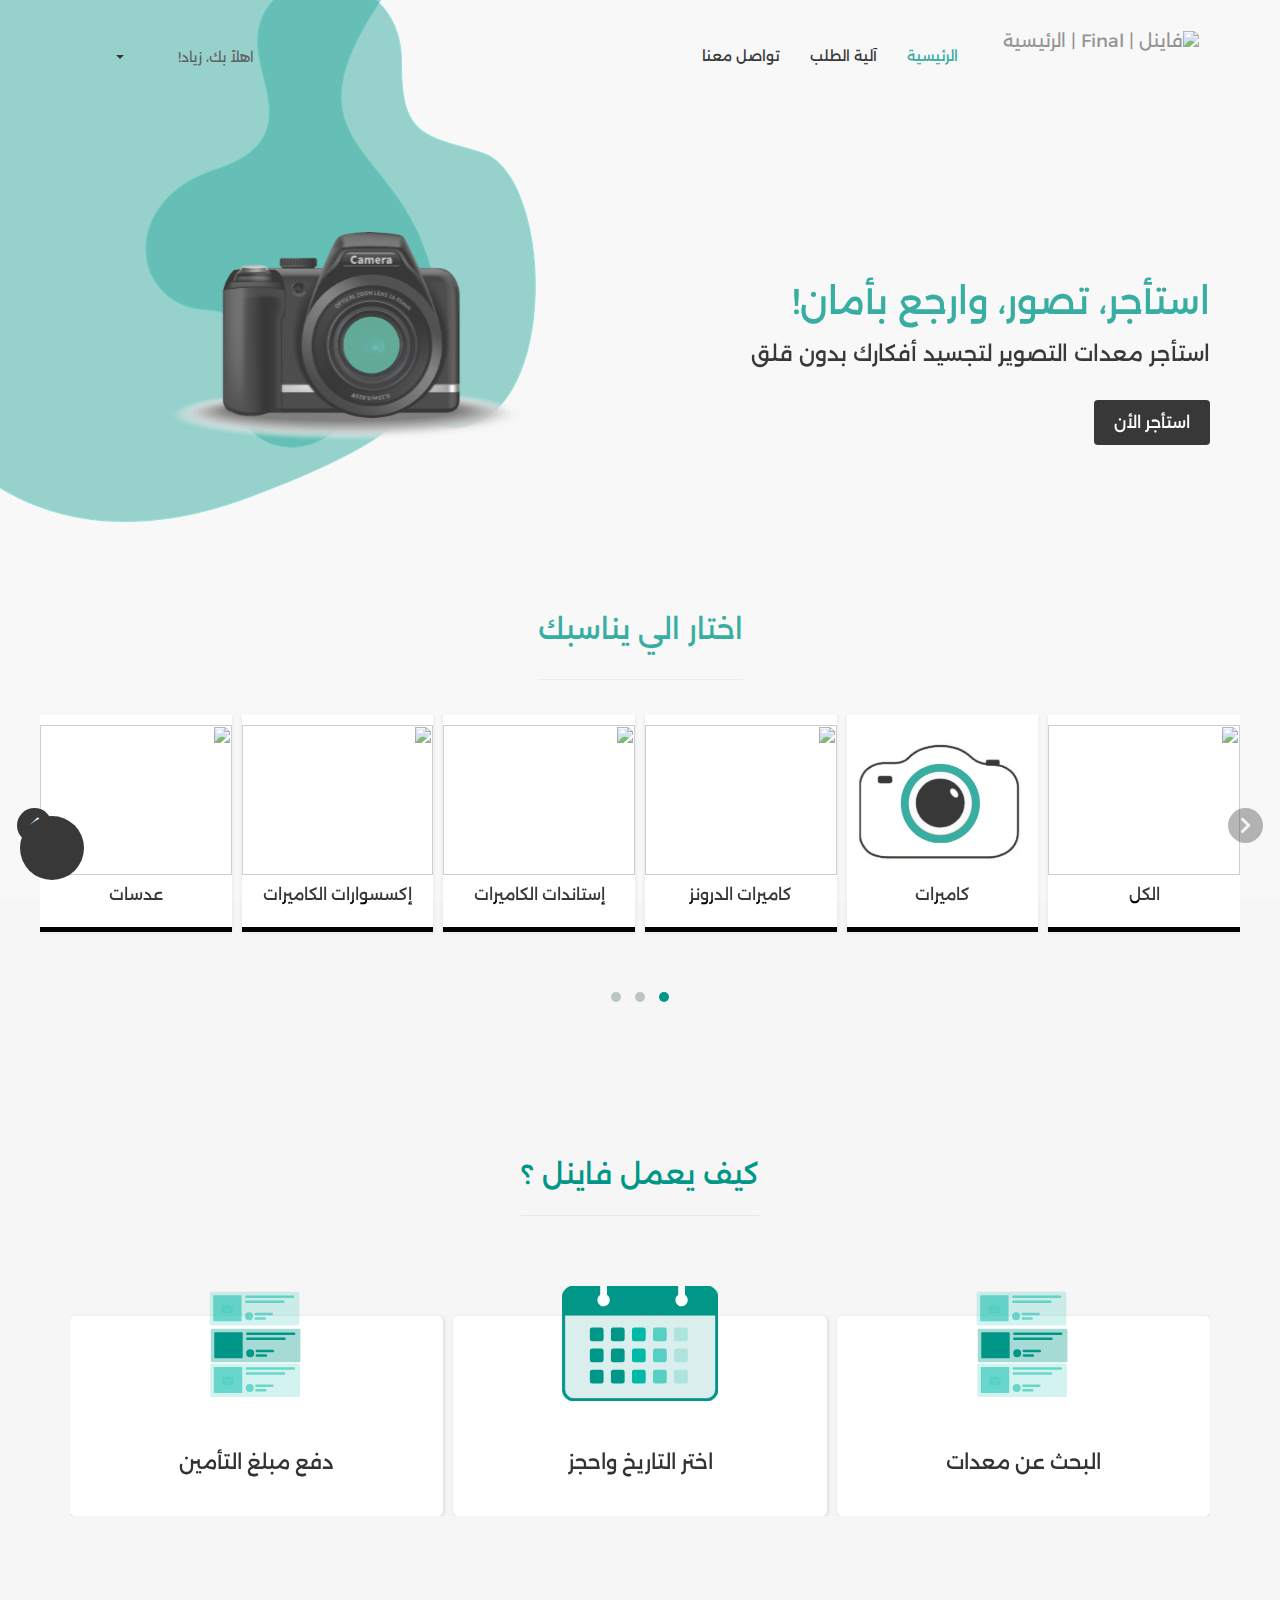
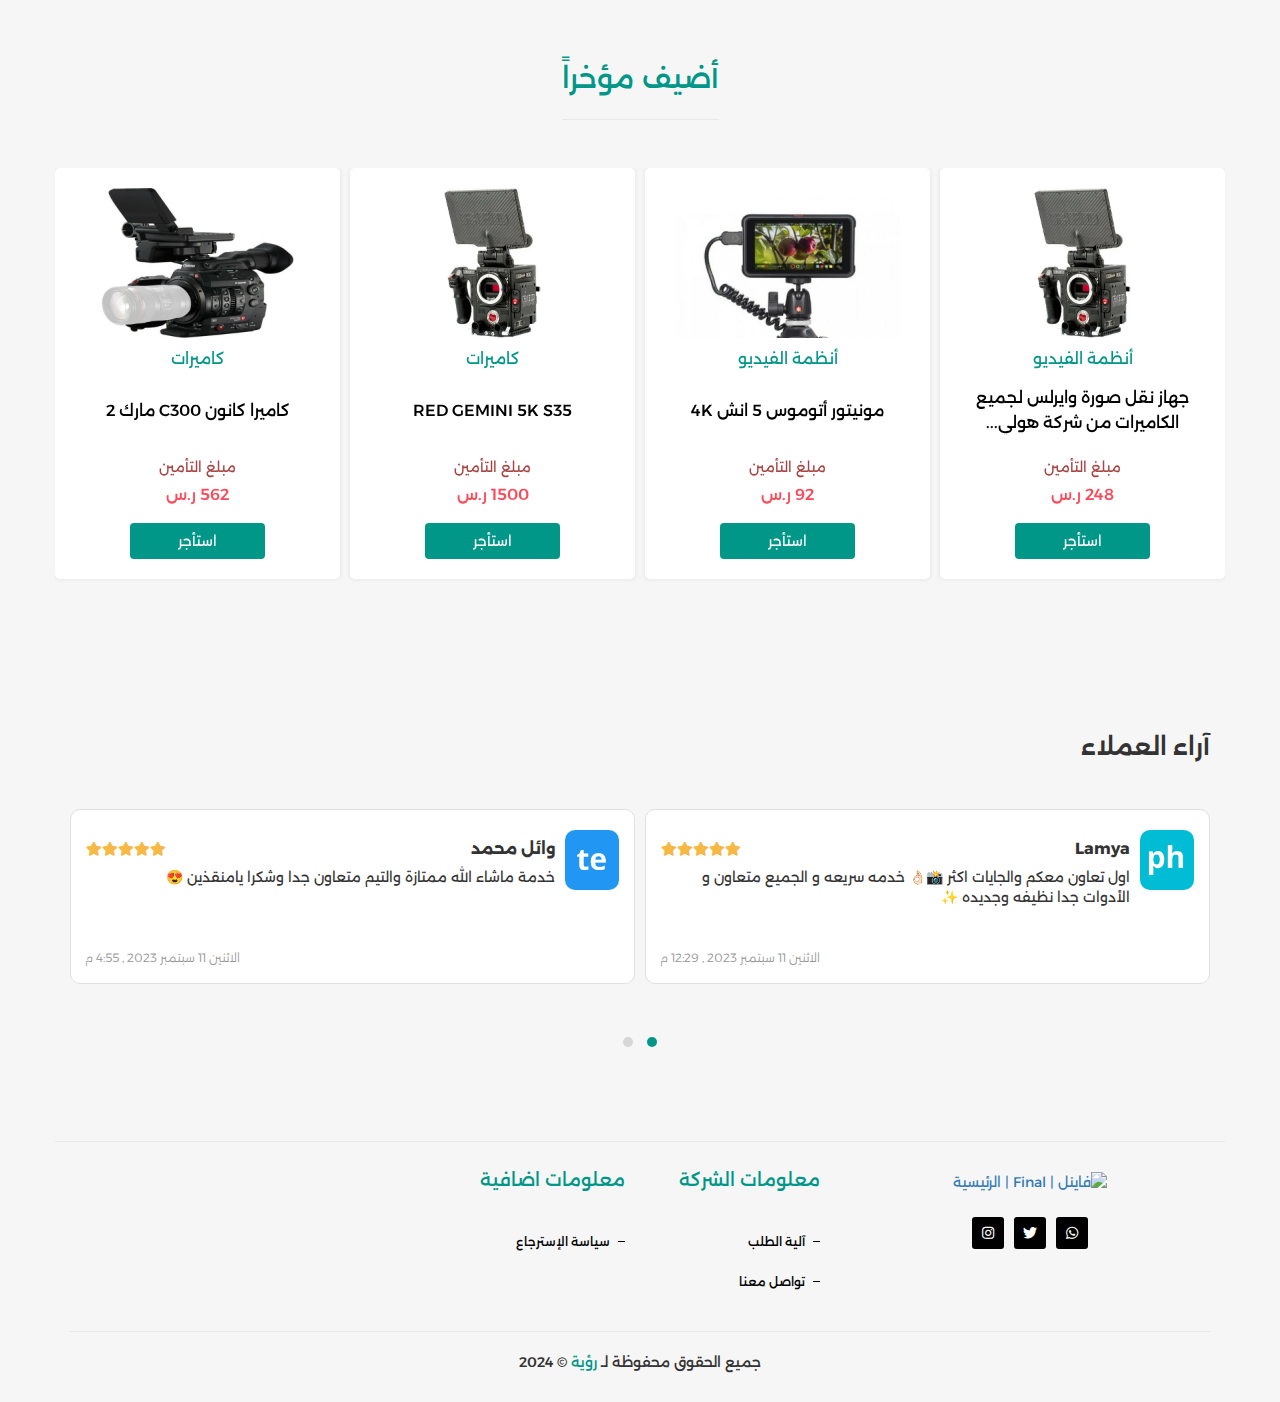
==== commit 3519041e: "minor change" ====
--- a/index.html
+++ b/index.html
@@ -130,7 +130,7 @@
                 </div>
         </div>
 
-        <div class="cart-item">
+        <!-- <div class="cart-item">
             <i class="fas fa-times"></i>
             <div class="main-img">
                 <img src="./imgs/product-sample3.webp" alt="">
@@ -139,7 +139,7 @@
                 <p class="item-title">كاميرا كانون C300 مارك 2</p>
                 <p class="item-price">562 ر.س</p>
             </div>
-    </div>
+    </div> -->
         </div>
         <!-- End Cart -->
 
--- a/css/style.css
+++ b/css/style.css
@@ -4250,7 +4250,7 @@
     position: fixed;
     left: 30px;
     bottom: 110px;
-    height: 380px;
+    height: 320px;
     width: 380px;
     border-radius: 5px;
     display: none;
--- a/css/style.css
+++ b/css/style.css
@@ -4250,7 +4250,7 @@
     position: fixed;
     left: 30px;
     bottom: 110px;
-    height: 380px;
+    height: 320px;
     width: 380px;
     border-radius: 5px;
     display: none;
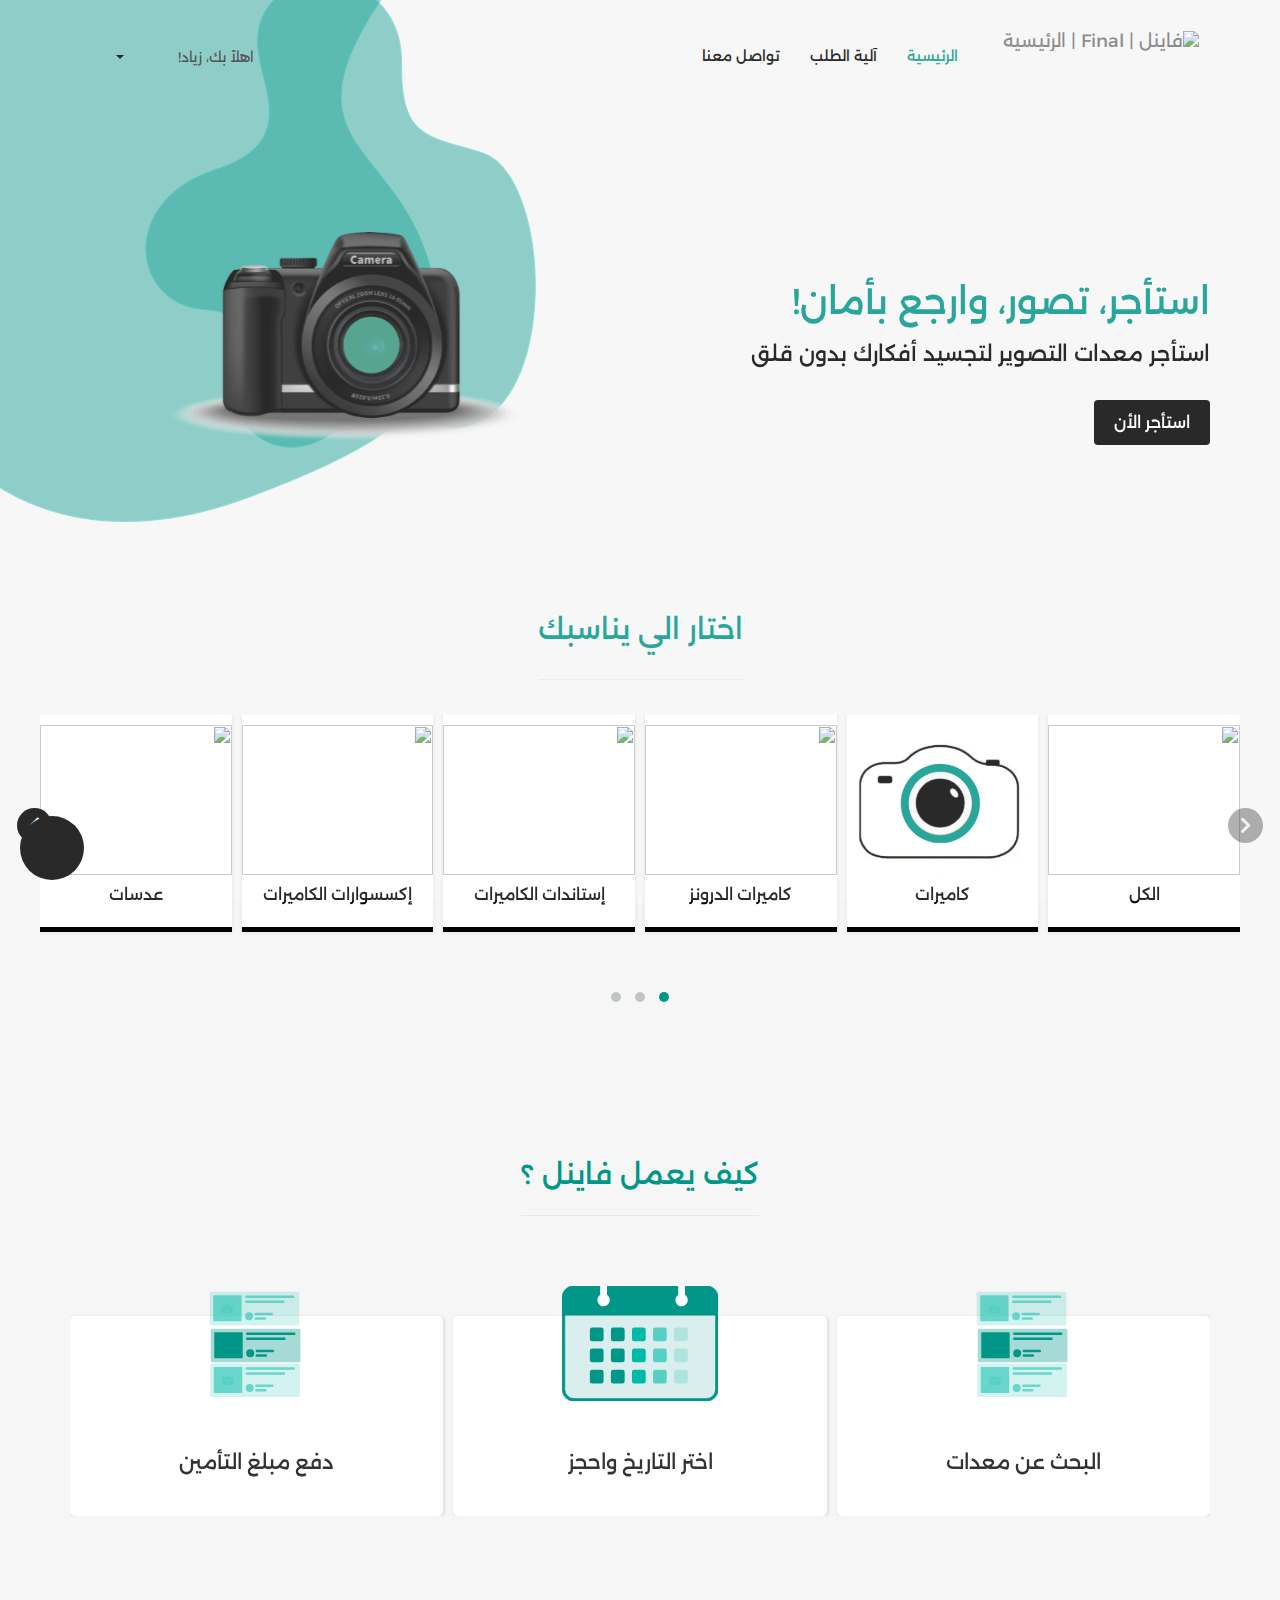
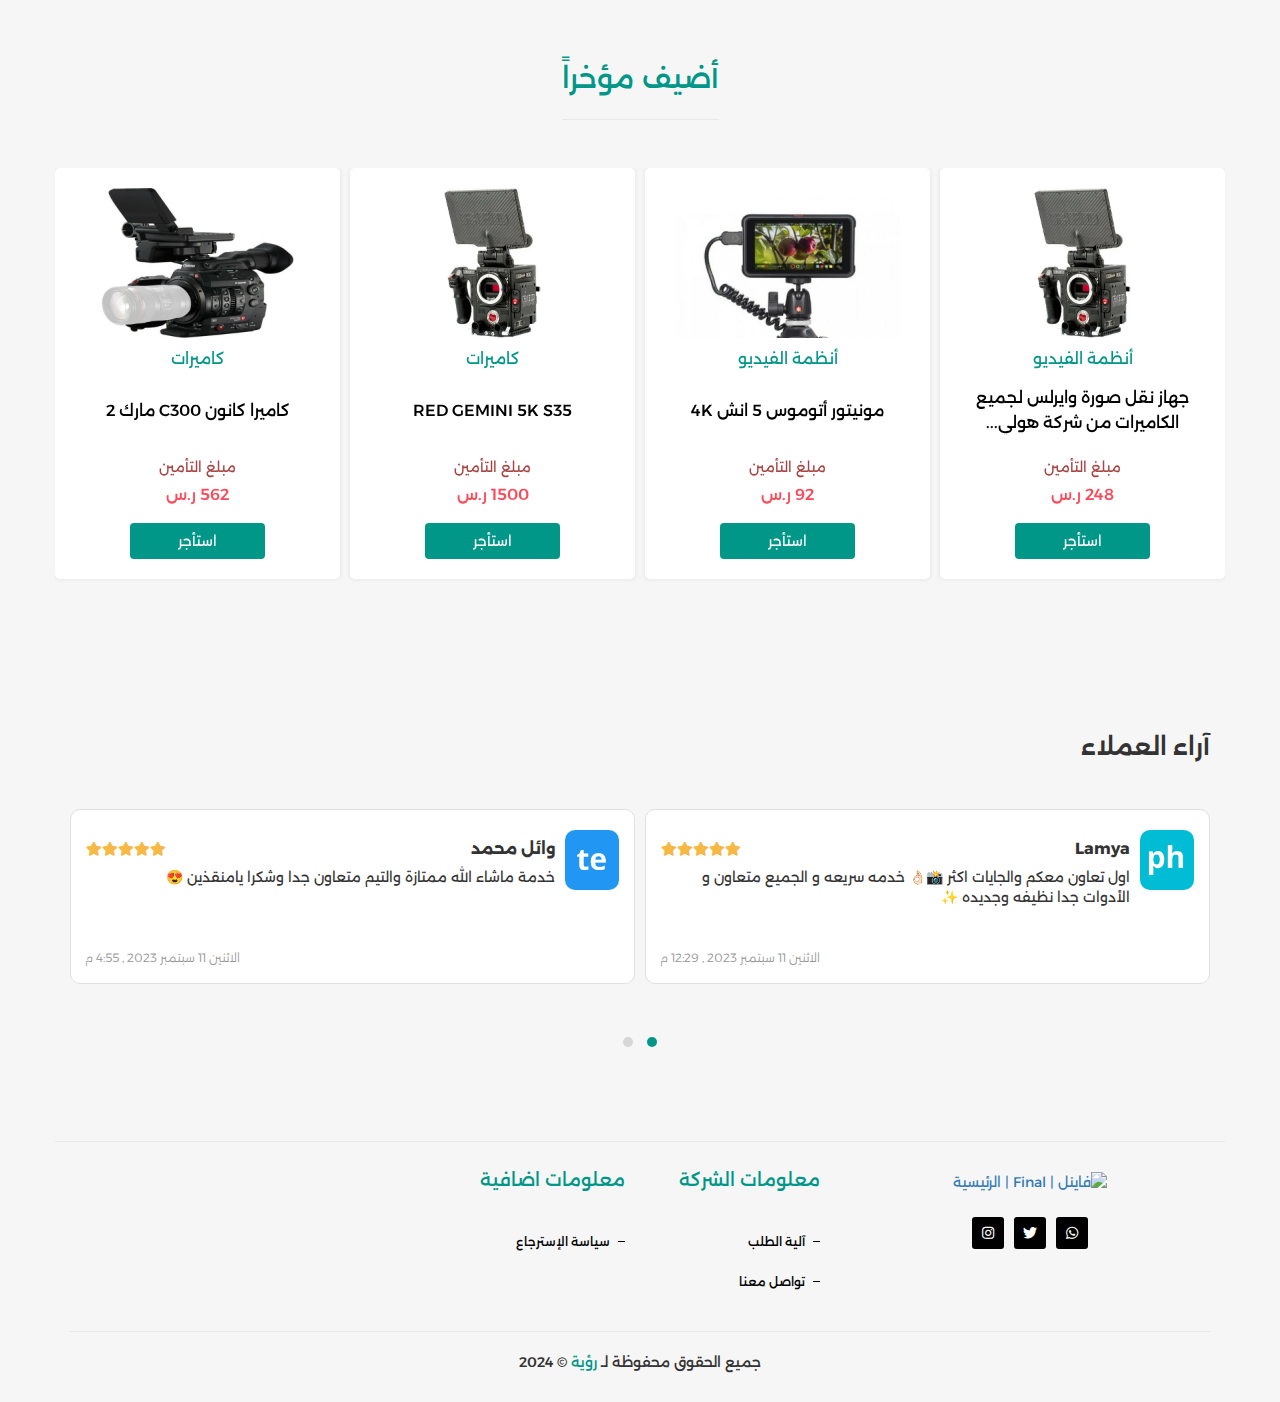
==== commit 82a74116: "feat: added 'add to cart' function" ====
--- a/index.html
+++ b/index.html
@@ -108,7 +108,7 @@
             <i class="flaticon-cart"></i>
         </a>
         <div class="cart-window">
-            <div class="cart-item">
+            <!-- <div class="cart-item">
                     <i class="fas fa-times"></i>
                     <div class="main-img">
                         <img src="./imgs/product-sample1.webp" alt="">
@@ -128,7 +128,7 @@
                     <p class="item-title">مونيتور أتوموس 5 انش 4K</p>
                     <p class="item-price">92 ر.س</p>
                 </div>
-        </div>
+        </div> -->
 
         <!-- <div class="cart-item">
             <i class="fas fa-times"></i>
@@ -410,13 +410,13 @@
                                             <i class="flaticon-cart"></i>
                                             استأجر
                                         </a>
-                                        <a href="javascript:heart_click(800)" class="icon_heart add_heart800" aria-label="add-to-favourite">
+                                        <a class="icon_heart add_heart800" aria-label="add-to-favourite">
                                             <i class="far fa-heart"></i>
                                         </a>
                                     </div>
                                 </div>
                                 <div class="hover_hid">
-                                    <a href="javascript:add_to_cart_details(800)" class="icon_cart">استأجر</a>
+                                    <a  class="icon_cart">استأجر</a>
                                 </div>
                             </div>
                         </div>
@@ -443,7 +443,7 @@
                                     </div>
                                 </div>
                                 <div class="hover_hid">
-                                    <a href="javascript:add_to_cart_details(482)" class="icon_cart">استأجر</a>
+                                    <a  class="icon_cart">استأجر</a>
                                 </div>
                             </div>
                         </div>
@@ -470,7 +470,7 @@
                                     </div>
                                 </div>
                                 <div class="hover_hid">
-                                    <a href="javascript:add_to_cart_details(1158)" class="icon_cart">استأجر</a>
+                                    <a  class="icon_cart">استأجر</a>
                                 </div>
                             </div>
                         </div>
@@ -499,7 +499,7 @@
                                     </div>
                                 </div>
                                 <div class="hover_hid">
-                                    <a href="javascript:add_to_cart_details(1034)" class="icon_cart">استأجر</a>
+                                    <a  class="icon_cart">استأجر</a>
                                 </div>
                             </div>
                         </div>
@@ -725,8 +725,6 @@
             $("#user").click(function() {
                 $(".user-data").fadeToggle("slow");
             })
-        </script>
-        <script>
         </script>
         <script>
             $('.recently-added-carousel.owl-carousel').owlCarousel({
@@ -771,5 +769,42 @@
                 }
             })
         </script>
+        <script>
+            let addToCartBtns = document.querySelectorAll('div.hover_hid a.icon_cart');
+            let cartWindow = document.querySelector('.cart-window');
+            let removeBtn = document.querySelectorAll('.fas.fa-times');
+
+            for (let i = 0; i < addToCartBtns.length; i++) {
+                addToCartBtns[i].addEventListener('click', function(event) {
+
+                    let productItem = addToCartBtns[i].parentElement.parentElement;
+                    let productImage = productItem.querySelector('.img_prod img').src;
+                    let productTitle = productItem.querySelector('.dis_blo a.text_prod h1').textContent;
+                    let productPrice = productItem.querySelector('.dis_blo h3').textContent.trim();
+                    // console.log( productPrice)
+                    let productTemp = `
+                    <div class="cart-item">
+                        <i class="fas fa-times"></i>
+                        <div class="main-img">
+                            <img src="${productImage}" alt="">
+                        </div>
+                        <div class="item-content">
+                            <p class="item-title">${productTitle}</p>
+                            <p class="item-price">${productPrice}</p>
+                        </div>
+                    </div>
+                    `;
+                    cartWindow.innerHTML += productTemp;
+                })
+            }
+
+            cartWindow.addEventListener('click', function(e) {
+                let target = e.target;
+                if (e.target.classList.contains('fa-times')) {
+                    target.parentElement.remove();
+                }
+            })
+
+        </script>
     </body>
 </html>
--- a/css/style.css
+++ b/css/style.css
@@ -2144,6 +2144,7 @@
 
 .icon_cart:hover {
     background: #000 !important;
+    cursor: pointer;
 }
 
 .catproduct .product_item {
@@ -4255,6 +4256,7 @@
     border-radius: 5px;
     display: none;
     overflow: hidden;
+    overflow-y: auto;
     z-index: 999;
     background-color: #EEE;
     padding: 20px;
--- a/css/style.css
+++ b/css/style.css
@@ -2144,6 +2144,7 @@
 
 .icon_cart:hover {
     background: #000 !important;
+    cursor: pointer;
 }
 
 .catproduct .product_item {
@@ -4255,6 +4256,7 @@
     border-radius: 5px;
     display: none;
     overflow: hidden;
+    overflow-y: auto;
     z-index: 999;
     background-color: #EEE;
     padding: 20px;
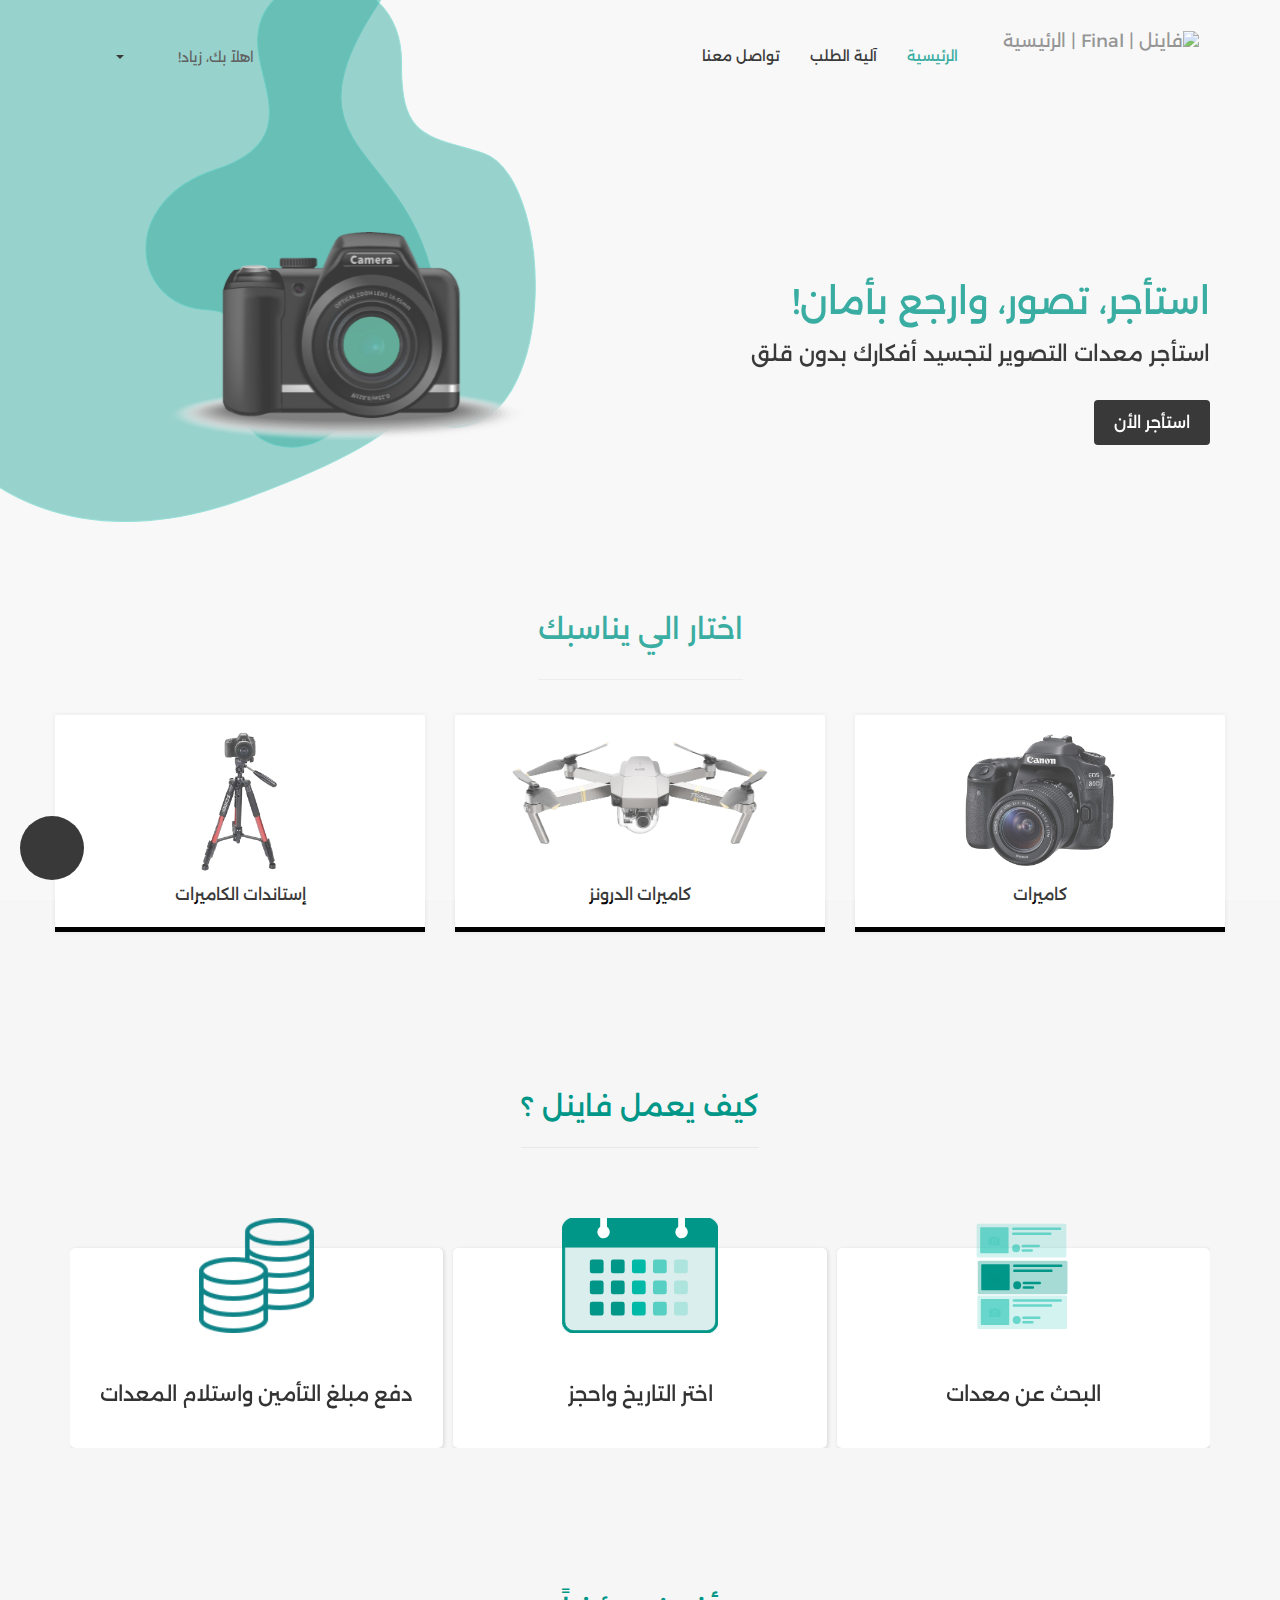
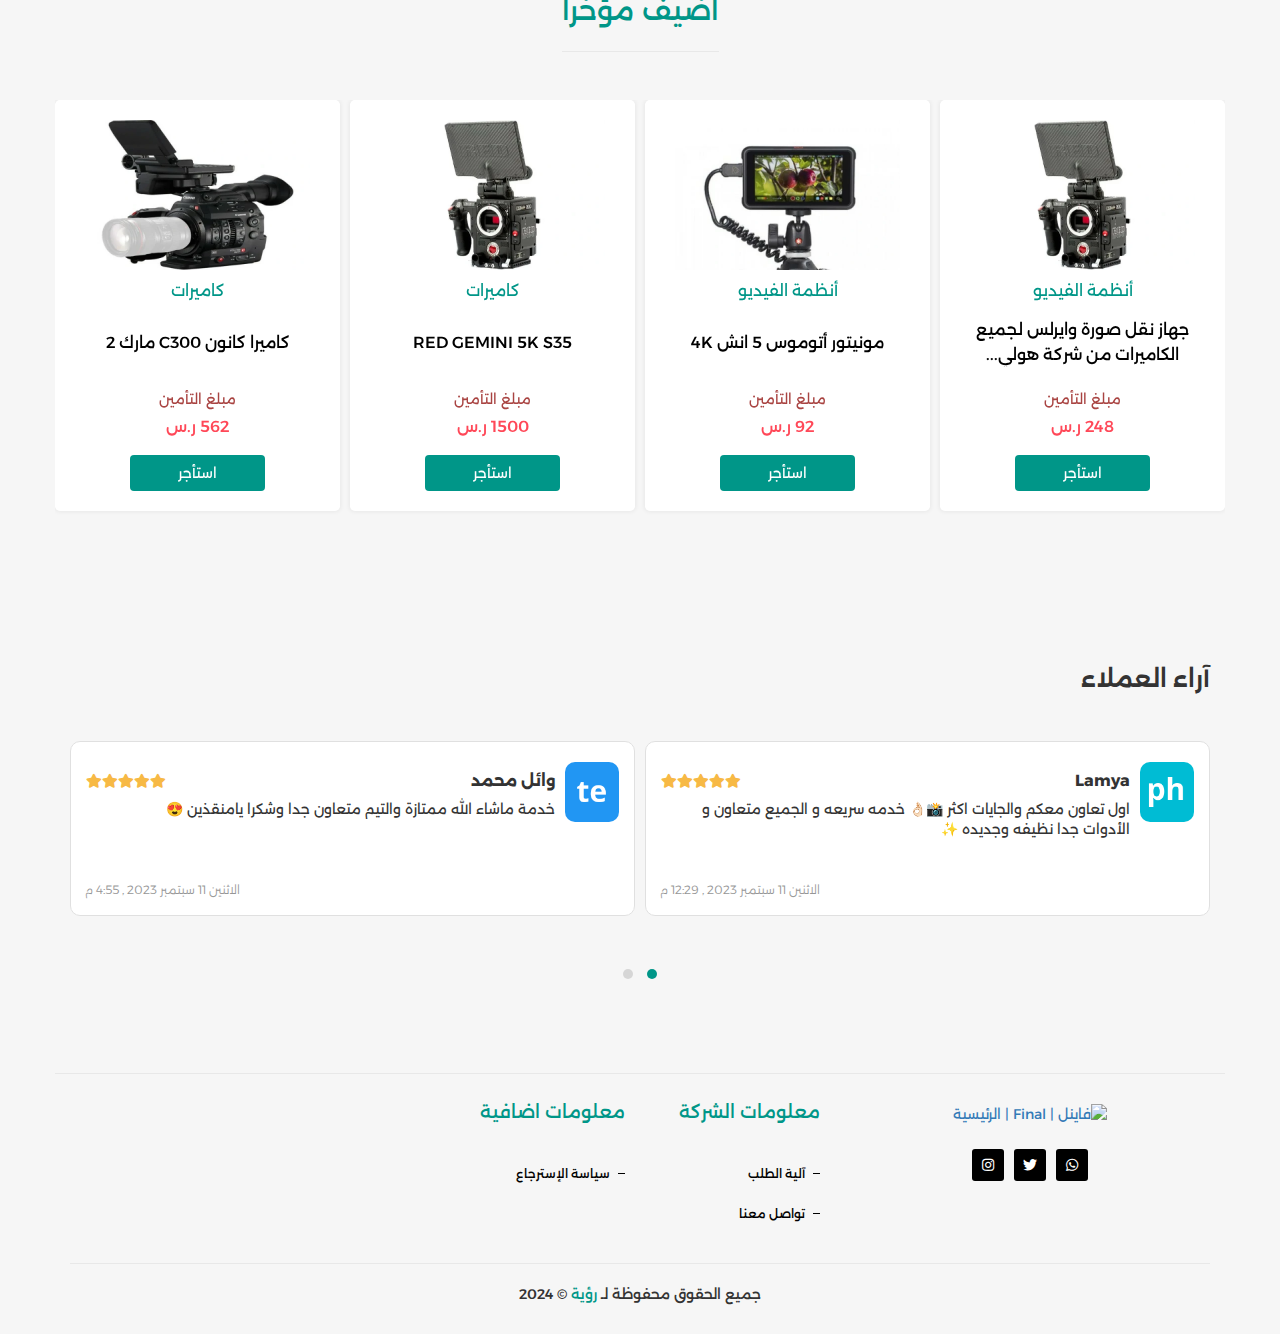
==== commit 0b9072cc: "style: changed photos and icons" ====
--- a/index.html
+++ b/index.html
@@ -241,7 +241,26 @@
                     <div class="buynewgods">
                         <div class="section_pro">
                             <div class="row">
-                                <div class="owl-carousel CateMove">
+                                <a href="#" class="col-md-4">
+                                    <div class="one_sec_pro ">
+                                        <img class=" w-100" src="./imgs/choose-camera.png" alt="">
+                                        <h2>كاميرات</h2>
+                                    </div>
+                                </a>
+                                <a href="#" class="col-md-4">
+                                    <div class="one_sec_pro ">
+                                        <img src="./imgs/chosse-drones.png" alt="">
+                                        <h2>كاميرات الدرونز</h2>
+                                    </div>
+                                </a>
+                                <a href="#" class="col-md-4">
+                                    <div class="one_sec_pro ">
+                                        <img src="./imgs/choose-stand.png" alt="">
+                                        <h2>إستاندات الكاميرات</h2>
+                                    </div>
+                                </a>
+                                
+                                <!-- <div class="owl-carousel CateMove">
                                     <a href="#">
                                         <div class="one_sec_pro">
                                             <img src="https://www.final.sa/uploads/settings/settings_16999732234871.webp" alt="">
@@ -338,7 +357,7 @@
                                             <h2>كاميرات الأكشن و 360</h2>
                                         </div>
                                     </a>
-                                </div>
+                                </div> -->
                             </div>
                         </div>
                         <div class="clearfix"></div>
@@ -369,14 +388,14 @@
                         </div>
                         <div class="item">
                             <div class="card">
-                                <img src="./imgs/work0.svg" alt="البحث عن معدات">
-                                <h1>دفع مبلغ التأمين</h1>
+                                <img src="./imgs/icons/pay.png" alt="البحث عن معدات">
+                                <h1> دفع مبلغ التأمين واستلام المعدات</h1>
                             </div>
                         </div>
                         <div class="item">
                             <div class="card">
-                                <img src="https://www.final.sa/uploads/final_work/final_work_16957377735274.svg" alt="الحصول على المعدات">
-                                <h1>الحصول على المعدات</h1>
+                                <img src="./imgs/icons/exchange.png" alt="الحصول على المعدات">
+                                <h1>تسليم الادوات واسترجاع المال</h1>
                             </div>
                         </div>
                     </div>
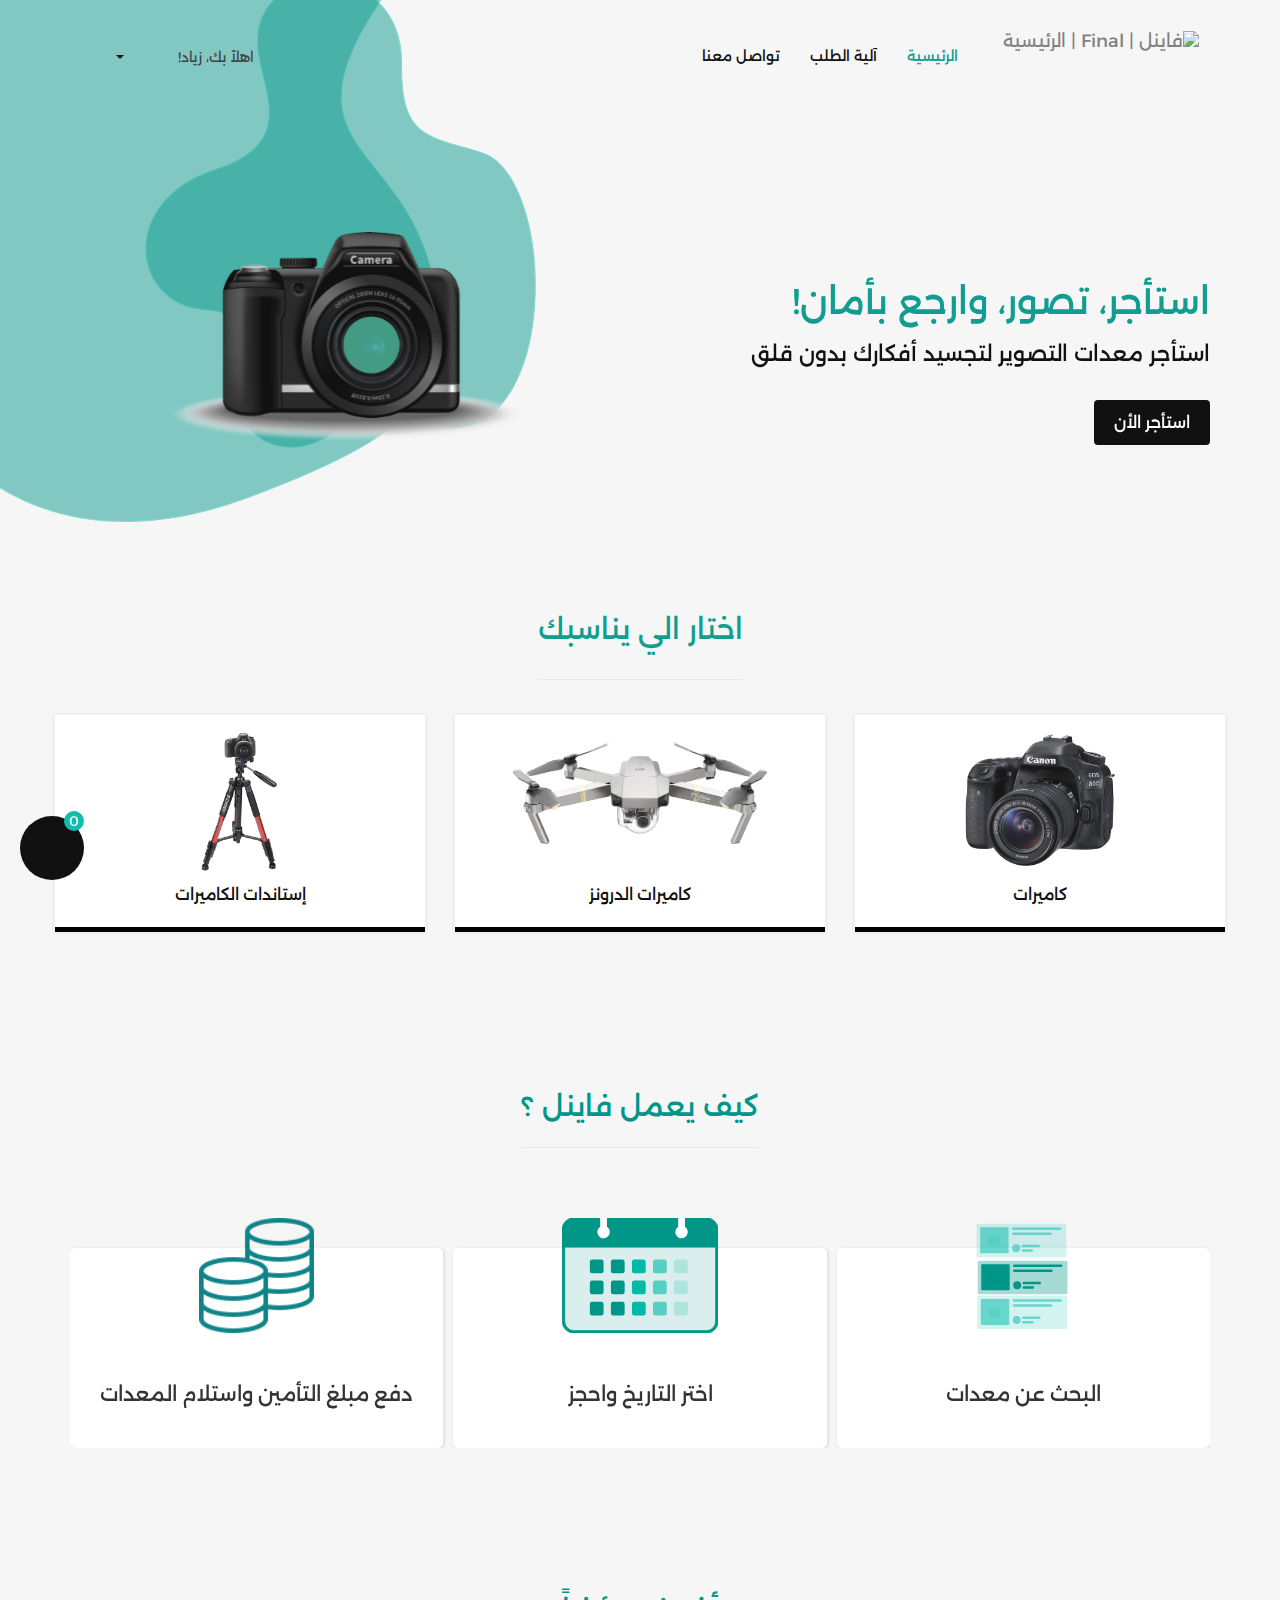
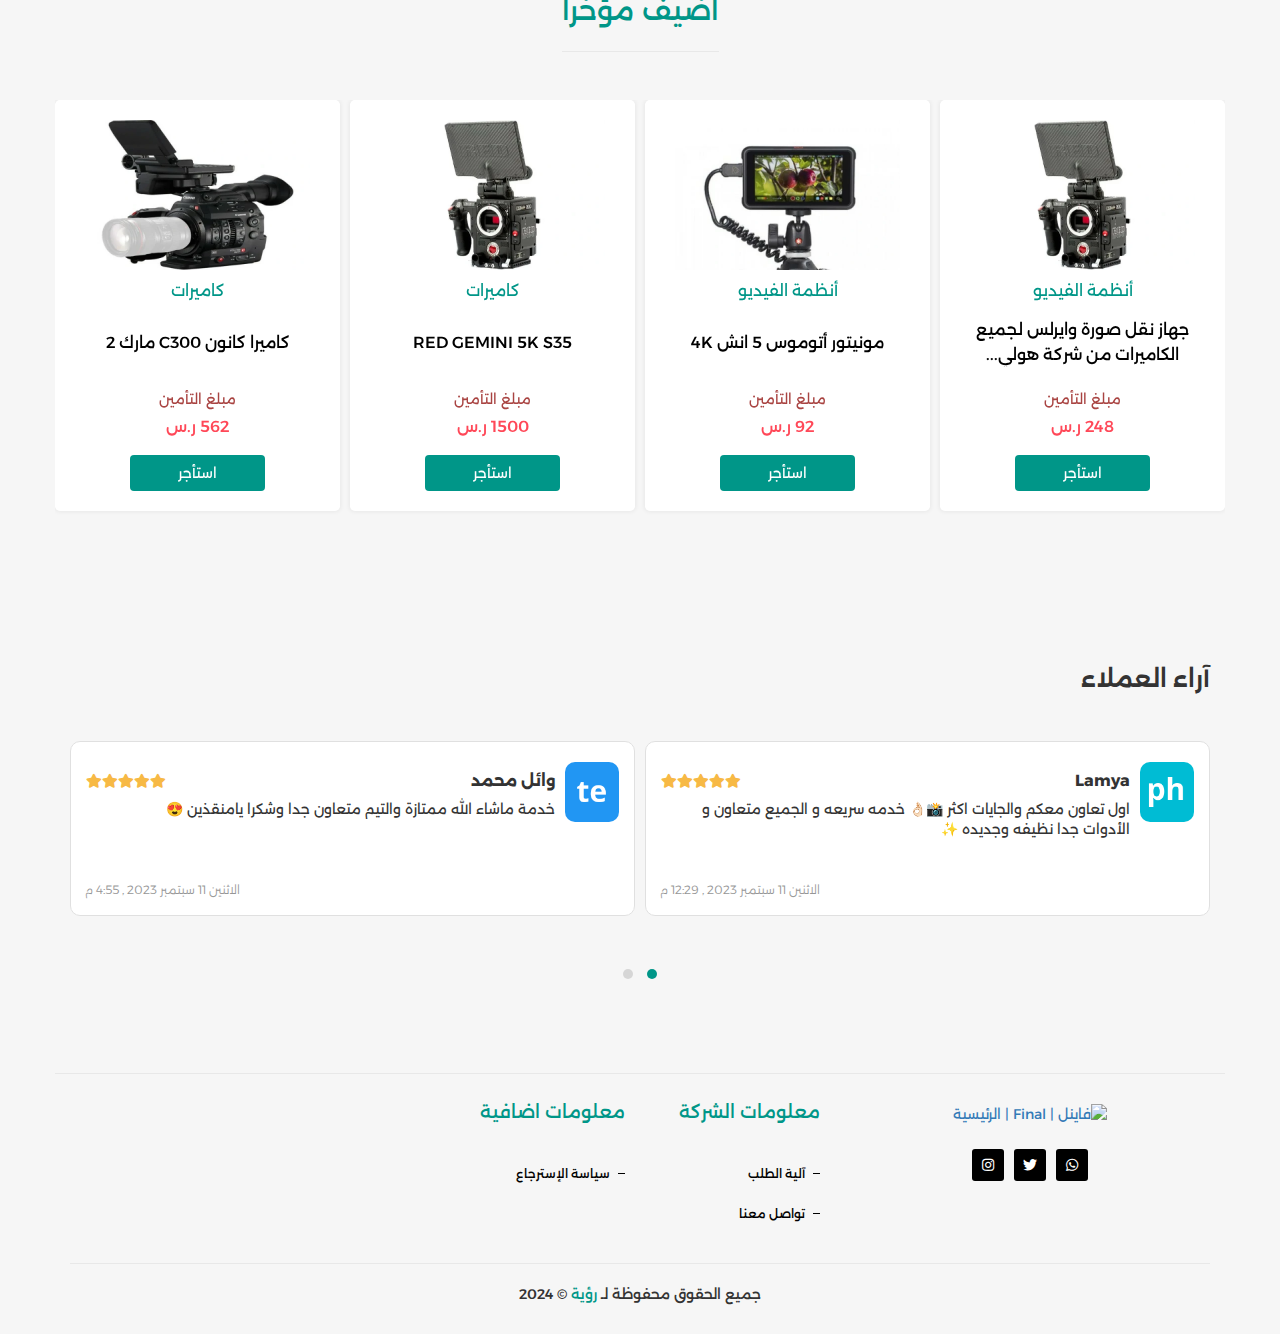
==== commit 0cff9ec8: "feat: added cart counter" ====
--- a/index.html
+++ b/index.html
@@ -108,6 +108,7 @@
             <i class="flaticon-cart"></i>
         </a>
         <div class="cart-window">
+            <h2>السلة</h2>
             <!-- <div class="cart-item">
                     <i class="fas fa-times"></i>
                     <div class="main-img">
@@ -814,6 +815,7 @@
                     </div>
                     `;
                     cartWindow.innerHTML += productTemp;
+                    updateCartNumber();
                 })
             }
 
@@ -821,8 +823,17 @@
                 let target = e.target;
                 if (e.target.classList.contains('fa-times')) {
                     target.parentElement.remove();
+                    updateCartNumber();
                 }
             })
+
+            function updateCartNumber() {
+                let items = document.querySelector('.cart-window');
+                let counter = items.getElementsByTagName('i');
+                let icon = document.querySelector('.CartCircle')
+                icon.setAttribute('data-counter', counter.length)
+            }
+            updateCartNumber()
 
         </script>
     </body>
--- a/css/style.css
+++ b/css/style.css
@@ -3040,6 +3040,22 @@
     text-align: center;
     vertical-align: middle;
     color: #fff;
+    /* position: relative; */
+}
+
+.CartCircle::before {
+    content: attr(data-counter);
+    position: absolute;
+    top: -5px;
+    right: 0;
+    width: 20px;
+    height: 20px;
+    border-radius: 50%;
+    background-color: var(--secondary-color);
+    color: #FFF;
+    display: flex;
+    justify-content: center;
+    align-items: center;
 }
 
 .CartCircle:hover,
@@ -4280,6 +4296,8 @@
         cursor: pointer;
     }
 
+    & h2 {color: #000;}
+
 }
 
 .cart-window i {scale: 1.2;}
--- a/css/style.css
+++ b/css/style.css
@@ -3040,6 +3040,22 @@
     text-align: center;
     vertical-align: middle;
     color: #fff;
+    /* position: relative; */
+}
+
+.CartCircle::before {
+    content: attr(data-counter);
+    position: absolute;
+    top: -5px;
+    right: 0;
+    width: 20px;
+    height: 20px;
+    border-radius: 50%;
+    background-color: var(--secondary-color);
+    color: #FFF;
+    display: flex;
+    justify-content: center;
+    align-items: center;
 }
 
 .CartCircle:hover,
@@ -4280,6 +4296,8 @@
         cursor: pointer;
     }
 
+    & h2 {color: #000;}
+
 }
 
 .cart-window i {scale: 1.2;}
